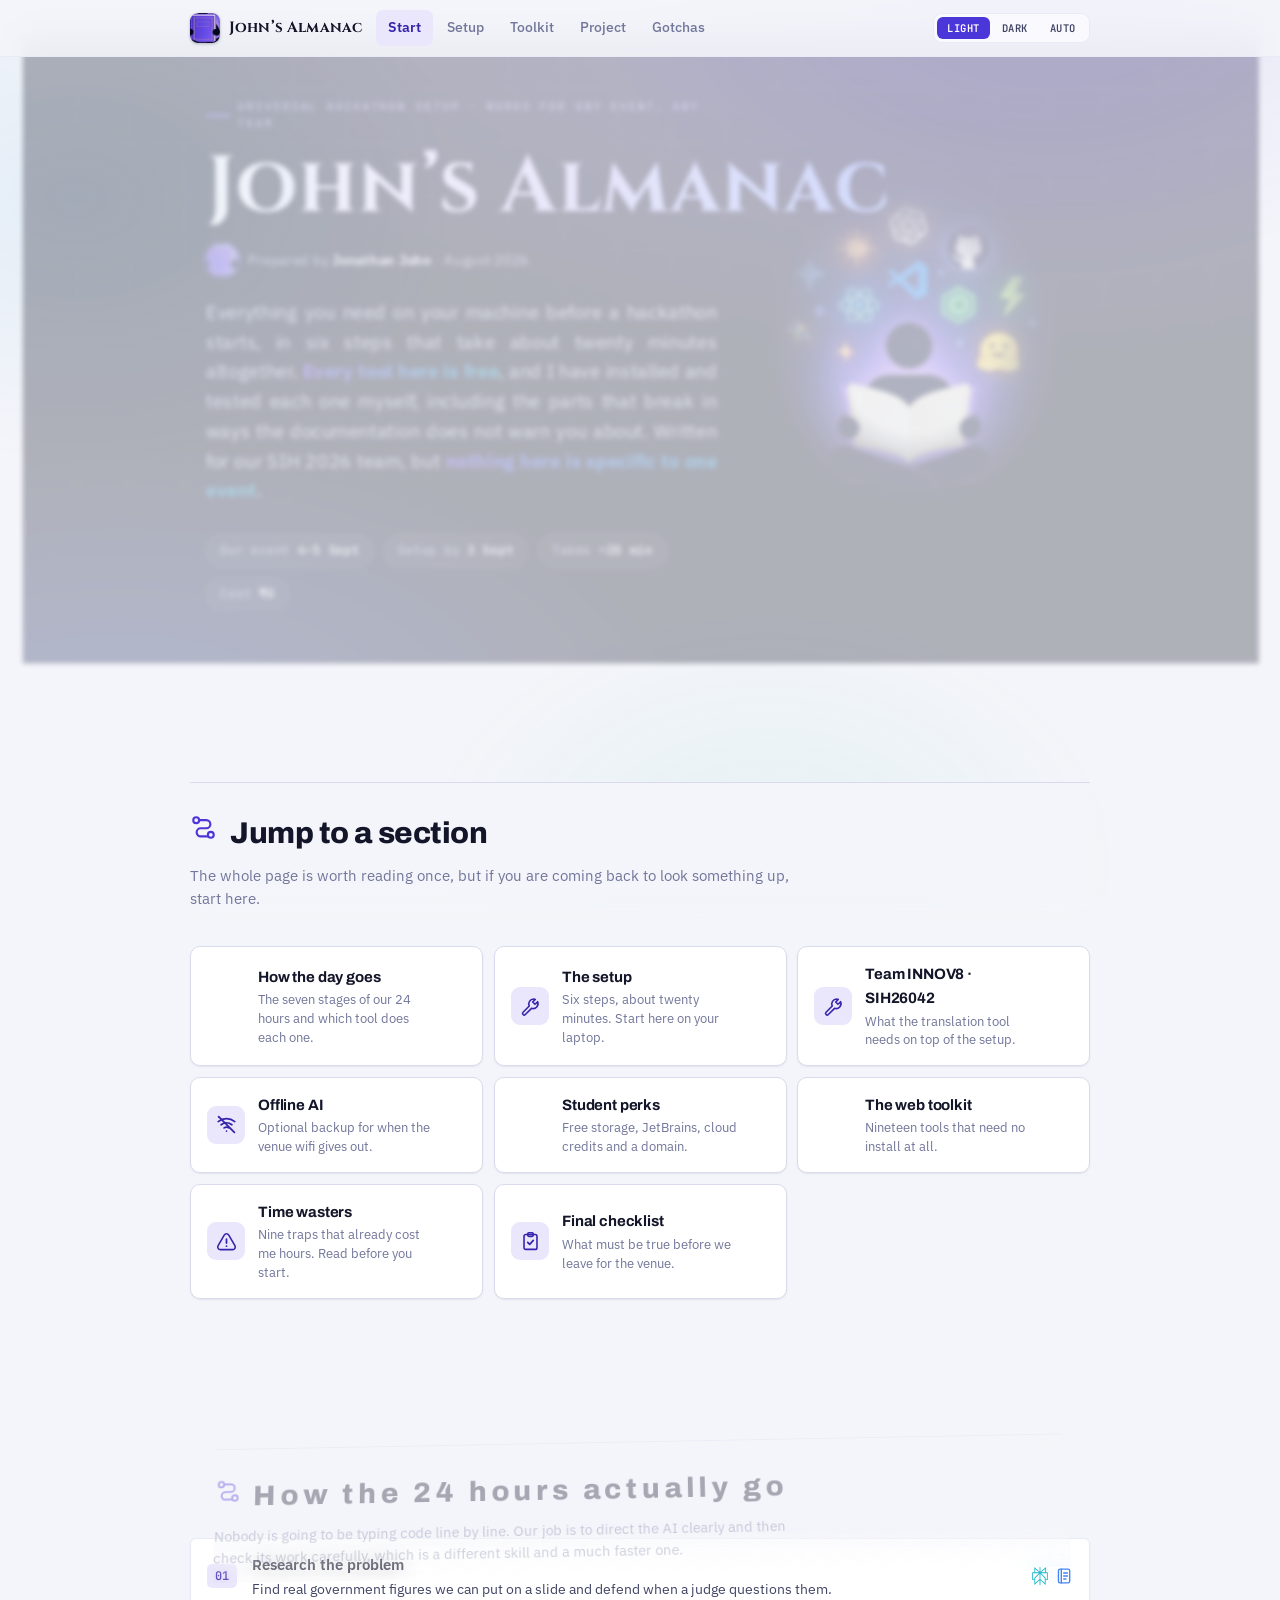
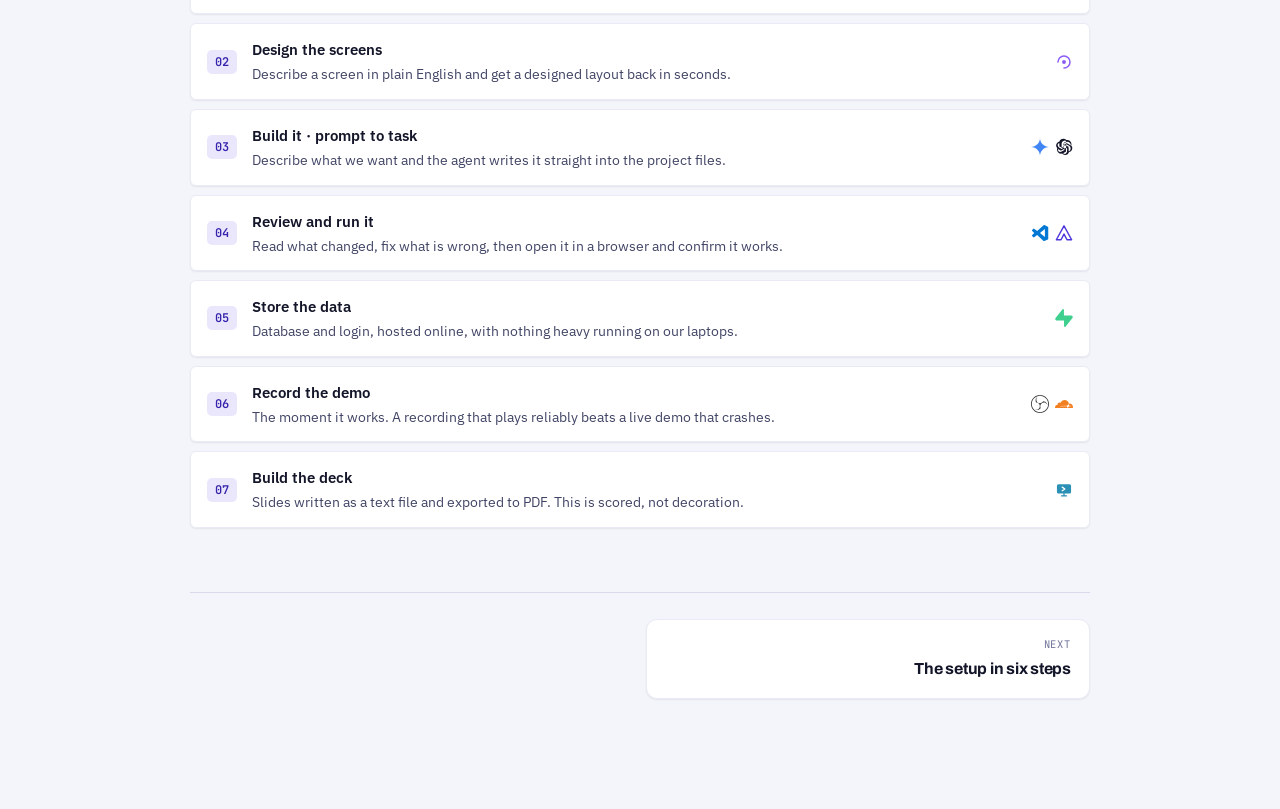
==== index.html @ 7b9ba0db "Set the name in Cinzel, matching the share cards The site title was Archivo while every share card s" ====
<!doctype html>
<html lang="en" data-theme="light">
<head>
<meta charset="utf-8">
<meta name="viewport" content="width=device-width, initial-scale=1">
<title>John’s Almanac</title>
<meta name="description" content="Universal hackathon setup. Everything you need on your machine before a hackathon starts.">
<meta name="author" content="Jonathan John">
<meta name="color-scheme" content="light dark">
<link rel="canonical" href="https://jonathanjohn95001.github.io/sih-team-kit/">
<meta property="og:type" content="website">
<meta property="og:site_name" content="John’s Almanac">
<meta property="og:url" content="https://jonathanjohn95001.github.io/sih-team-kit/">
<meta property="og:title" content="John’s Almanac">
<meta property="og:description" content="All you need for a hackathon. Six steps, about twenty minutes, every tool free.">
<meta property="og:image" content="https://jonathanjohn95001.github.io/sih-team-kit/assets/share.jpg">
<meta property="og:image:secure_url" content="https://jonathanjohn95001.github.io/sih-team-kit/assets/share.jpg">
<meta property="og:image:type" content="image/jpeg">
<meta property="og:image:width" content="1200">
<meta property="og:image:height" content="1200">
<meta property="og:image:alt" content="John’s Almanac, a universal hackathon setup guide">
<meta name="twitter:card" content="summary_large_image">
<meta name="twitter:title" content="John’s Almanac">
<meta name="twitter:description" content="All you need for a hackathon. Six steps, about twenty minutes, every tool free.">
<meta name="twitter:image" content="https://jonathanjohn95001.github.io/sih-team-kit/assets/share-wide.jpg">
<meta name="theme-color" content="#0F1124">
<link rel="icon" type="image/png" href="./assets/favicon.png">
<link rel="apple-touch-icon" href="./assets/logo.png">
<link rel="preconnect" href="https://fonts.googleapis.com">
<link rel="preconnect" href="https://fonts.gstatic.com" crossorigin>
<link rel="stylesheet" href="https://fonts.googleapis.com/css2?family=Archivo:wght@500;600;700;800&family=Cinzel:wght@600;700&family=IBM+Plex+Sans:ital,wght@0,400;0,500;0,600;1,400&family=JetBrains+Mono:wght@400;500;600&display=swap">
<link rel="stylesheet" href="./assets/almanac.css?v=e8e8d133">
<style>
  /* The masthead backdrop is 100vw, which counts the scrollbar, so
     without this the page scrolls sideways by the scrollbar width. */
  *,*::before,*::after { box-sizing:border-box; }
  html { -webkit-text-size-adjust:100%; overflow-x:clip; }
  body { margin:0; overflow-x:clip; }
  img { max-width:100%; }
</style>
<script>
/* Before first paint, so no flash of the wrong theme. */
(function () {
  var m; try { m = localStorage.getItem('almanac-theme'); } catch (e) {}
  if (m !== 'auto') document.documentElement.setAttribute('data-theme', m === 'dark' ? 'dark' : 'light');
})();
</script>
</head>
<body>

<svg width="0" height="0" style="position:absolute" aria-hidden="true"><defs>
  <symbol id="l-vscode" viewBox="0 0 24 24"><path d="M17.9 1.3 22.4 3.5a1 1 0 0 1 .6.9v15.2a1 1 0 0 1-.6.9l-4.5 2.2a1 1 0 0 1-1.1-.2l-8.6-7.8-4 3a.7.7 0 0 1-.9 0l-1.9-1.7a.7.7 0 0 1 0-1L4.3 12 1.4 9a.7.7 0 0 1 0-1l1.9-1.7a.7.7 0 0 1 .9 0l4 3 8.6-7.8a1 1 0 0 1 1.1-.2Zm.6 5.3L12 12l6.5 5.4V6.6Z" fill="#0078D4"/></symbol>
  <symbol id="l-gemini" viewBox="0 0 24 24"><path d="M11.04 19.32Q12 21.51 12 24q0-2.49.93-4.68.96-2.19 2.58-3.81t3.81-2.55Q21.51 12 24 12q-2.49 0-4.68-.93a12.3 12.3 0 0 1-3.81-2.58 12.3 12.3 0 0 1-2.58-3.81Q12 2.49 12 0q0 2.49-.96 4.68-.93 2.19-2.55 3.81a12.3 12.3 0 0 1-3.81 2.58Q2.49 12 0 12q2.49 0 4.68.96 2.19.93 3.81 2.55t2.55 3.81" fill="#4285F4"/></symbol>
  <symbol id="l-openai" viewBox="0 0 24 24"><path d="M21.6 9.9a5.4 5.4 0 0 0-.5-4.5 5.5 5.5 0 0 0-5.9-2.6A5.4 5.4 0 0 0 11.1.9a5.5 5.5 0 0 0-5.2 3.8A5.4 5.4 0 0 0 2.3 7.3a5.5 5.5 0 0 0 .7 6.4 5.4 5.4 0 0 0 .5 4.5 5.5 5.5 0 0 0 5.9 2.6 5.4 5.4 0 0 0 4.1 1.8 5.5 5.5 0 0 0 5.2-3.8 5.4 5.4 0 0 0 3.6-2.6 5.5 5.5 0 0 0-.7-6.3Zm-8.2 11.4a4 4 0 0 1-2.6-.9l3.5-2a.6.6 0 0 0 .3-.5v-4.9l1.5.9v4.1a4.1 4.1 0 0 1-2.7 3.3ZM4.6 17.5a4 4 0 0 1-.5-2.7l3.5 2a.6.6 0 0 0 .6 0l4.3-2.5v1.7l-3.6 2.1a4.1 4.1 0 0 1-4.3-.6ZM3.7 8.4a4 4 0 0 1 2.1-1.8v4.2a.6.6 0 0 0 .3.5l4.3 2.5-1.5.9-3.6-2.1a4.1 4.1 0 0 1-1.6-4.2Zm14.3 3.3-4.3-2.5 1.5-.9 3.6 2.1a4.1 4.1 0 0 1-.6 7.4v-4.2a.6.6 0 0 0-.2-.5ZM19.5 9l-3.5-2a.6.6 0 0 0-.6 0l-4.3 2.5V7.8l3.6-2.1a4.1 4.1 0 0 1 6.1 4.4A4 4 0 0 1 19.5 9ZM10.3 12.6l-1.5-.9V7.6a4.1 4.1 0 0 1 6.7-3.2l-3.5 2a.6.6 0 0 0-.3.5v5.7Zm.8-1.8L13 9.7l1.9 1.1v2.2L13 14.1l-1.9-1.1v-2.2Z" fill="var(--mono-mark)"/></symbol>
  <symbol id="l-supabase" viewBox="0 0 24 24"><path d="M11.9 1.036c-.015-.986-1.26-1.41-1.874-.637L.764 12.05C-.33 13.427.65 15.455 2.409 15.455h9.579l.113 7.51c.014.985 1.259 1.408 1.873.636l9.262-11.653c1.093-1.375.113-3.403-1.645-3.403h-9.642z" fill="#3FCF8E"/></symbol>
  <symbol id="l-obs" viewBox="0 0 24 24"><path d="M12,24C5.383,24,0,18.617,0,12S5.383,0,12,0s12,5.383,12,12S18.617,24,12,24z M12,1.109 C5.995,1.109,1.11,5.995,1.11,12C1.11,18.005,5.995,22.89,12,22.89S22.89,18.005,22.89,12C22.89,5.995,18.005,1.109,12,1.109z M6.182,5.99c0.352-1.698,1.503-3.229,3.05-3.996c-0.269,0.273-0.595,0.483-0.844,0.78c-1.02,1.1-1.48,2.692-1.199,4.156 c0.355,2.235,2.455,4.06,4.732,4.028c1.765,0.079,3.485-0.937,4.348-2.468c1.848,0.063,3.645,1.017,4.7,2.548 c0.54,0.799,0.962,1.736,0.991,2.711c-0.342-1.295-1.202-2.446-2.375-3.095c-1.135-0.639-2.529-0.802-3.772-0.425 c-1.56,0.448-2.849,1.723-3.293,3.293c-0.377,1.25-0.216,2.628,0.377,3.772c-0.825,1.429-2.315,2.449-3.932,2.756 c-1.244,0.261-2.551,0.059-3.709-0.464c1.036,0.302,2.161,0.355,3.191-0.011c1.381-0.457,2.522-1.567,3.024-2.935 c0.556-1.49,0.345-3.261-0.591-4.54c-0.7-1.007-1.803-1.717-3.002-1.969c-0.38-0.068-0.764-0.098-1.148-0.134 c-0.611-1.231-0.834-2.66-0.528-3.996L6.182,5.99z" fill="#302E31"/></symbol>
  <symbol id="l-antigravity" viewBox="0 0 24 24"><path d="M12 2.4 22.2 21H16l-4-7.6L8 21H1.8L12 2.4Z" fill="none" stroke="#4B36D9" stroke-width="1.9" stroke-linejoin="round"/></symbol>
  <symbol id="l-perplexity" viewBox="0 0 24 24"><path d="M22.3977 7.0896h-2.3106V.0676l-7.5094 6.3542V.1577h-1.1554v6.1966L4.4904 0v7.0896H1.6023v10.3976h2.8882V24l6.932-6.3591v6.2005h1.1554v-6.0469l6.9318 6.1807v-6.4879h2.8882V7.0896zm-3.4657-4.531v4.531h-5.355l5.355-4.531zm-13.2862.0676 4.8691 4.4634H5.6458V2.6262zM2.7576 16.332V8.245h7.8476l-6.1149 6.1147v1.9723H2.7576zm2.8882 5.0404v-3.8852h.0001v-2.6488l5.7763-5.7764v7.0111l-5.7764 5.2993zm12.7086.0248-5.7766-5.1509V9.0618l5.7766 5.7766v6.5588zm2.8882-5.0652h-1.733v-1.9723L13.3948 8.245h7.8478v8.087z" fill="#1FB8CD"/></symbol>
  <symbol id="l-cloudflare" viewBox="0 0 24 24"><path d="M16.5088 16.8447c.1475-.5068.0908-.9707-.1553-1.3154-.2246-.3164-.6045-.499-1.0615-.5205l-8.6592-.1123a.1559.1559 0 0 1-.1333-.0713c-.0283-.042-.0351-.0986-.021-.1553.0278-.084.1123-.1484.2036-.1562l8.7359-.1123c1.0351-.0489 2.1601-.8868 2.5537-1.9136l.499-1.3013c.0215-.0561.0293-.1128.0147-.168-.5625-2.5463-2.835-4.4453-5.5499-4.4453-2.5039 0-4.6284 1.6177-5.3876 3.8614-.4927-.3658-1.1187-.5625-1.794-.499-1.2026.119-2.1665 1.083-2.2861 2.2856-.0283.31-.0069.6128.0635.894C1.5683 13.171 0 14.7754 0 16.752c0 .1748.0142.3515.0352.5273.0141.083.0844.1475.1689.1475h15.9814c.0909 0 .1758-.0645.2032-.1553l.12-.4268zm2.7568-5.5634c-.0771 0-.1611 0-.2383.0112-.0566 0-.1054.0415-.127.0976l-.3378 1.1744c-.1475.5068-.0918.9707.1543 1.3164.2256.3164.6055.498 1.0625.5195l1.8437.1133c.0557 0 .1055.0263.1329.0703.0283.043.0351.1074.0214.1562-.0283.084-.1132.1485-.204.1553l-1.921.1123c-1.041.0488-2.1582.8867-2.5527 1.914l-.1406.3585c-.0283.0713.0215.1416.0986.1416h6.5977c.0771 0 .1474-.0489.169-.126.1122-.4082.1757-.837.1757-1.2803 0-2.6025-2.125-4.727-4.7344-4.727" fill="#F38020"/></symbol>
  <symbol id="l-slidev" viewBox="0 0 24 24"><rect x="2.6" y="4.4" width="18.8" height="12.4" rx="2" fill="#2B90B6"/><path d="M12 16.8v3M8.6 19.8h6.8" fill="none" stroke="#2B90B6" stroke-width="1.8" stroke-linecap="round"/><path d="M9.6 8.2 13.2 10.6 9.6 13" fill="none" stroke="#fff" stroke-width="1.7" stroke-linecap="round" stroke-linejoin="round"/></symbol>
  <symbol id="l-stitch" viewBox="0 0 24 24"><path d="M4 12c0-4.4 3.6-8 8-8s8 3.6 8 8-3.6 8-8 8" fill="none" stroke="#8B5CF6" stroke-width="2" stroke-linecap="round"/><circle cx="12" cy="12" r="2.6" fill="#8B5CF6"/></symbol>
  <symbol id="l-notebook" viewBox="0 0 24 24"><rect x="4.6" y="2.8" width="15" height="18.4" rx="2.2" fill="none" stroke="#4285F4" stroke-width="1.8"/><path d="M8.4 2.8v18.4M11.6 8h5M11.6 12h5M11.6 16h3" fill="none" stroke="#4285F4" stroke-width="1.8" stroke-linecap="round"/></symbol>
  <symbol id="s-route" viewBox="0 0 24 24"><circle cx="5.5" cy="5.5" r="2.6" fill="none" stroke="currentColor" stroke-width="1.9"/><circle cx="18.5" cy="18.5" r="2.6" fill="none" stroke="currentColor" stroke-width="1.9"/><path d="M8.1 5.5h6.4a3.6 3.6 0 0 1 0 7.2H9.5a3.6 3.6 0 0 0 0 7.2h6.4" fill="none" stroke="currentColor" stroke-width="1.9" stroke-linecap="round"/></symbol>
  <symbol id="s-wrench" viewBox="0 0 24 24"><path d="M15.6 3.4a5.6 5.6 0 0 0-5 8.1L3.5 18.6a1.8 1.8 0 0 0 2.6 2.6l7.1-7.1a5.6 5.6 0 0 0 6.9-7.6l-3 3-2.6-2.6 3-3a5.6 5.6 0 0 0-1.9-.5Z" fill="none" stroke="currentColor" stroke-width="1.8" stroke-linejoin="round"/></symbol>
  <symbol id="s-offline" viewBox="0 0 24 24"><path d="M2.5 8.6a15 15 0 0 1 19 0M5.8 12.3a10 10 0 0 1 12.4 0M9.2 15.9a5 5 0 0 1 5.6 0M12 19.6v.1" fill="none" stroke="currentColor" stroke-width="1.9" stroke-linecap="round"/><path d="m3 3 18 18" fill="none" stroke="currentColor" stroke-width="2.1" stroke-linecap="round"/></symbol>
  <symbol id="s-gift" viewBox="0 0 24 24"><rect x="3" y="9.4" width="18" height="11.6" rx="1.8" fill="none" stroke="currentColor" stroke-width="1.8"/><path d="M2 9.4h20M12 9.4v11.6" fill="none" stroke="currentColor" stroke-width="1.8"/><path d="M12 9.4C10.8 6 6.6 5.3 6.6 7.8c0 1.5 2.9 1.6 5.4 1.6Zm0 0c1.2-3.4 5.4-4.1 5.4-1.6 0 1.5-2.9 1.6-5.4 1.6Z" fill="none" stroke="currentColor" stroke-width="1.8" stroke-linejoin="round"/></symbol>
  <symbol id="s-globe" viewBox="0 0 24 24"><circle cx="12" cy="12" r="9.2" fill="none" stroke="currentColor" stroke-width="1.8"/><path d="M2.8 12h18.4M12 2.8c2.4 2.5 3.7 5.8 3.7 9.2s-1.3 6.7-3.7 9.2c-2.4-2.5-3.7-5.8-3.7-9.2S9.6 5.3 12 2.8Z" fill="none" stroke="currentColor" stroke-width="1.8"/></symbol>
  <symbol id="s-trap" viewBox="0 0 24 24"><path d="M9.4 4.6a3 3 0 0 1 5.2 0l7 12.2a3 3 0 0 1-2.6 4.5H5a3 3 0 0 1-2.6-4.5Z" fill="none" stroke="currentColor" stroke-width="1.8" stroke-linejoin="round"/><path d="M12 9.4v4.4M12 17.2v.1" fill="none" stroke="currentColor" stroke-width="2" stroke-linecap="round"/></symbol>
  <symbol id="s-clip" viewBox="0 0 24 24"><rect x="4.6" y="4" width="14.8" height="17" rx="2" fill="none" stroke="currentColor" stroke-width="1.8"/><rect x="8.8" y="1.9" width="6.4" height="4.2" rx="1.4" fill="none" stroke="currentColor" stroke-width="1.8"/><path d="m8.8 13 2.3 2.3 4.1-4.6" fill="none" stroke="currentColor" stroke-width="1.9" stroke-linecap="round" stroke-linejoin="round"/></symbol>
  <symbol id="s-arrow" viewBox="0 0 24 24"><path d="M5 12h13.5M13 6.5 18.5 12 13 17.5" fill="none" stroke="currentColor" stroke-width="2" stroke-linecap="round" stroke-linejoin="round"/></symbol>
</defs></svg>

<div class="topbar">
  <div class="topbar-in">
    <a class="mark" href="./"><img src="./assets/logo-64.png" alt="" width="30" height="30" decoding="async">John&rsquo;s Almanac</a>
    <nav class="nav">
      <a href="./" aria-current="page">Start</a>
      <a href="./setup.html">Setup</a>
      <a href="./toolkit.html">Toolkit</a>
      <a href="./project.html">Project</a>
      <a href="./gotchas.html">Gotchas</a>
    </nav>
    <div class="themer" role="group" aria-label="Colour theme">
      <button type="button" data-set="light" aria-pressed="true">Light</button>
      <button type="button" data-set="dark"  aria-pressed="false">Dark</button>
      <button type="button" data-set="auto"  aria-pressed="false">Auto</button>
    </div>
  </div>
</div>

<div class="wrap">
  <header class="masthead">
    <div class="mast-text">
    <p class="eyebrow">Universal hackathon setup · Works for any event, any team</p>
    <h1 data-text="John’s Almanac">John&rsquo;s&nbsp;Almanac</h1>
    <div class="byline">
      <img class="avatar" src="./assets/logo-64.png" alt="" width="34" height="34">
      <span class="byline-t">Prepared by <b>Jonathan John</b> · August 2026</span>
    </div>
    <p class="standfirst">Everything you need on your machine before a hackathon starts, in six steps that take about twenty minutes altogether. <span class="aur">Every tool here is free</span>, and I have installed and tested each one myself, including the parts that break in ways the documentation does not warn you about. Written for our SIH 2026 team, but <span class="aur">nothing here is specific to one event</span>.</p>
    <div class="facts">
      <span class="fact">Our event <b>4–5 Sept</b></span>
      <span class="fact">Setup by <b>3 Sept</b></span>
      <span class="fact">Takes <b>~20 min</b></span>
      <span class="fact">Cost <b>₹0</b></span>
    </div>
    </div>
    <img class="mast-art" src="./assets/masthead-art.jpg" alt=""
         width="679" height="843" loading="eager" decoding="async">
  </header>

  <div class="shead" id="top">
    <h2><svg class="sico"><use href="#s-route"/></svg> Jump to a section</h2>
    <p>The whole page is worth reading once, but if you are coming back to look something up, start here.</p>
  </div>

  <nav class="dash">
    <a class="tile" href="./#workflow">
      <span class="tile-ico"><svg><use href="#s-route"/></svg></span>
      <span class="tile-txt"><b>How the day goes</b><span>The seven stages of our 24 hours and which tool does each one.</span></span>
      <svg class="go"><use href="#s-arrow"/></svg>
    </a>
    <a class="tile" href="./setup.html#setup">
      <span class="tile-ico"><svg><use href="#s-wrench"/></svg></span>
      <span class="tile-txt"><b>The setup</b><span>Six steps, about twenty minutes. Start here on your laptop.</span></span>
      <svg class="go"><use href="#s-arrow"/></svg>
    </a>
    <a class="tile" href="./project.html#project">
      <span class="tile-ico"><svg><use href="#s-wrench"/></svg></span>
      <span class="tile-txt"><b>Team INNOV8 · SIH26042</b><span>What the translation tool needs on top of the setup.</span></span>
      <svg class="go"><use href="#s-arrow"/></svg>
    </a>
    <a class="tile" href="./setup.html#offline">
      <span class="tile-ico"><svg><use href="#s-offline"/></svg></span>
      <span class="tile-txt"><b>Offline AI</b><span>Optional backup for when the venue wifi gives out.</span></span>
      <svg class="go"><use href="#s-arrow"/></svg>
    </a>
    <a class="tile" href="./toolkit.html#perks">
      <span class="tile-ico"><svg><use href="#s-gift"/></svg></span>
      <span class="tile-txt"><b>Student perks</b><span>Free storage, JetBrains, cloud credits and a domain.</span></span>
      <svg class="go"><use href="#s-arrow"/></svg>
    </a>
    <a class="tile" href="./toolkit.html#webkit">
      <span class="tile-ico"><svg><use href="#s-globe"/></svg></span>
      <span class="tile-txt"><b>The web toolkit</b><span>Nineteen tools that need no install at all.</span></span>
      <svg class="go"><use href="#s-arrow"/></svg>
    </a>
    <a class="tile" href="./gotchas.html#gotchas">
      <span class="tile-ico"><svg><use href="#s-trap"/></svg></span>
      <span class="tile-txt"><b>Time wasters</b><span>Nine traps that already cost me hours. Read before you start.</span></span>
      <svg class="go"><use href="#s-arrow"/></svg>
    </a>
    <a class="tile" href="./gotchas.html#checklist">
      <span class="tile-ico"><svg><use href="#s-clip"/></svg></span>
      <span class="tile-txt"><b>Final checklist</b><span>What must be true before we leave for the venue.</span></span>
      <svg class="go"><use href="#s-arrow"/></svg>
    </a>
  </nav>



  <div class="shead" id="workflow">
    <h2><svg class="sico"><use href="#s-route"/></svg> How the 24 hours actually go</h2>
    <p>Nobody is going to be typing code line by line. Our job is to direct the AI clearly and then check its work carefully, which is a different skill and a much faster one.</p>
  </div>

  <div class="flow">
    <a class="fstep" href="./toolkit.html#webkit"><span class="fn">01</span><span class="fw"><b>Research the problem</b><span>Find real government figures we can put on a slide and defend when a judge questions them.</span></span><span class="ft"><svg class="logo logo-sm"><use href="#l-perplexity"/></svg><svg class="logo logo-sm"><use href="#l-notebook"/></svg></span></a>
    <a class="fstep" href="./toolkit.html#webkit"><span class="fn">02</span><span class="fw"><b>Design the screens</b><span>Describe a screen in plain English and get a designed layout back in seconds.</span></span><span class="ft"><svg class="logo logo-sm"><use href="#l-stitch"/></svg></span></a>
    <a class="fstep" href="./setup.html#setup"><span class="fn">03</span><span class="fw"><b>Build it · prompt to task</b><span>Describe what we want and the agent writes it straight into the project files.</span></span><span class="ft"><svg class="logo logo-sm"><use href="#l-gemini"/></svg><svg class="logo logo-sm"><use href="#l-openai"/></svg></span></a>
    <a class="fstep" href="./setup.html#setup"><span class="fn">04</span><span class="fw"><b>Review and run it</b><span>Read what changed, fix what is wrong, then open it in a browser and confirm it works.</span></span><span class="ft"><svg class="logo logo-sm"><use href="#l-vscode"/></svg><svg class="logo logo-sm"><use href="#l-antigravity"/></svg></span></a>
    <a class="fstep" href="./toolkit.html#webkit"><span class="fn">05</span><span class="fw"><b>Store the data</b><span>Database and login, hosted online, with nothing heavy running on our laptops.</span></span><span class="ft"><svg class="logo logo-sm"><use href="#l-supabase"/></svg></span></a>
    <a class="fstep" href="./project.html#project"><span class="fn">06</span><span class="fw"><b>Record the demo</b><span>The moment it works. A recording that plays reliably beats a live demo that crashes.</span></span><span class="ft"><svg class="logo logo-sm"><use href="#l-obs"/></svg><svg class="logo logo-sm"><use href="#l-cloudflare"/></svg></span></a>
    <a class="fstep" href="./toolkit.html#webkit"><span class="fn">07</span><span class="fw"><b>Build the deck</b><span>Slides written as a text file and exported to PDF. This is scored, not decoration.</span></span><span class="ft"><svg class="logo logo-sm"><use href="#l-slidev"/></svg></span></a>
  </div>


  <nav class="pager">
    <a class="pg pg-next" href="./setup.html"><span>Next</span><b>The setup in six steps</b></a>
  </nav>

</div>

<script>

/* Runs before first paint so the page never flashes the wrong theme.
   Default is light; "auto" (follow the OS) is opt-in via the toggle. */
(function () {
  var m;
  try { m = localStorage.getItem('almanac-theme'); } catch (e) {}
  if (m !== 'auto') document.documentElement.setAttribute('data-theme', m === 'dark' ? 'dark' : 'light');
})();

</script>
<script>

(function () {
  var root = document.documentElement;
  var btns = document.querySelectorAll('.themer button');
  function paint(mode) {
    if (mode === 'auto') root.removeAttribute('data-theme');
    else root.setAttribute('data-theme', mode);
    btns.forEach(function (b) { b.setAttribute('aria-pressed', String(b.dataset.set === mode)); });
  }
  btns.forEach(function (b) {
    b.addEventListener('click', function () {
      paint(b.dataset.set);
      /* only a real click is remembered, so the default stays light */
      try { localStorage.setItem('almanac-theme', b.dataset.set); } catch (e) {}
    });
  });
  var saved;
  try { saved = localStorage.getItem('almanac-theme'); } catch (e) {}
  paint(saved === 'auto' || saved === 'dark' ? saved : 'light');
})();

</script>
<script>

(function () {
  var reduce = matchMedia('(prefers-reduced-motion: reduce)').matches;
  var root = document.documentElement;

  /* Spotlight - one listener for the whole page, coalesced into a frame. */
  var pending = null;
  document.addEventListener('pointermove', function (e) {
    var card = e.target.closest && e.target.closest('.mini, .tile');
    if (!card) return;
    pending = [card, e];
    requestAnimationFrame(function () {
      if (!pending) return;
      var c = pending[0], ev = pending[1], r = c.getBoundingClientRect();
      var px = (ev.clientX - r.left) / r.width, py = (ev.clientY - r.top) / r.height;
      c.style.setProperty('--mx', (px * 100) + '%');
      c.style.setProperty('--my', (py * 100) + '%');
      if (!reduce) {
        /* +-5 degrees. Enough to read as depth, not enough to hurt the text. */
        c.style.setProperty('--ry', ((px - 0.5) * 10).toFixed(2) + 'deg');
        c.style.setProperty('--rx', ((0.5 - py) * 10).toFixed(2) + 'deg');
      }
      pending = null;
    });
  }, {passive: true});

  document.addEventListener('pointerout', function (e) {
    var card = e.target.closest && e.target.closest('.mini, .tile');
    if (!card || card.contains(e.relatedTarget)) return;
    card.style.setProperty('--rx', '0deg');
    card.style.setProperty('--ry', '0deg');
  }, {passive: true});

  /* Reveal - only ever hides things when we can also reveal them. */
  /* Same reasoning: no reveal-on-scroll on a phone. */
  if (reduce || innerWidth < 760 || !('IntersectionObserver' in window)) return;
  root.classList.add('js-reveal');
  var items = document.querySelectorAll('.mini, .stepcard, .dstep, .wrow');
  items.forEach(function (el) { el.classList.add('rv'); });
  var io = new IntersectionObserver(function (entries) {
    entries.forEach(function (en) {
      if (!en.isIntersecting) return;
      en.target.classList.add('in');
      io.unobserve(en.target);
    });
  }, {rootMargin: '0px 0px -8% 0px', threshold: 0.06});
  items.forEach(function (el) { io.observe(el); });

  /* Anything already on screen at load should not wait to fade in. */
  requestAnimationFrame(function () {
    items.forEach(function (el) {
      if (el.getBoundingClientRect().top < innerHeight) el.classList.add('in');
    });
  });
})();

</script>
<script>

/* Swap roles by dragging, or by tapping one name then another.
   Both exist because drag and drop does nothing on a touchscreen, and
   this page is read on phones as much as laptops. */
(function () {
  var table = document.getElementById('roles');
  if (!table) return;                       /* other pages share this bundle */

  var KEY = 'innov8-roles';
  var cells = [].slice.call(table.querySelectorAll('.who'));
  var start = cells.map(function (c) { return c.textContent; });
  var picked = null;

  function save() {
    try { localStorage.setItem(KEY, JSON.stringify(cells.map(function (c) { return c.textContent; }))); } catch (e) {}
  }
  function restore() {
    var v; try { v = JSON.parse(localStorage.getItem(KEY) || 'null'); } catch (e) {}
    if (Array.isArray(v) && v.length === cells.length &&
        v.slice().sort().join() === start.slice().sort().join()) {
      cells.forEach(function (c, i) { c.textContent = v[i]; });
    }
  }
  function swap(a, b) {
    if (!a || !b || a === b) return;
    var t = a.textContent; a.textContent = b.textContent; b.textContent = t;
    save();
  }
  function clearPick() {
    if (picked) picked.classList.remove('picked');
    picked = null;
  }

  cells.forEach(function (cell) {
    cell.addEventListener('click', function () {
      if (!picked) { picked = cell; cell.classList.add('picked'); return; }
      swap(picked, cell); clearPick();
    });

    cell.addEventListener('dragstart', function (e) {
      picked = cell; cell.classList.add('dragging');
      e.dataTransfer.effectAllowed = 'move';
      e.dataTransfer.setData('text/plain', cell.dataset.slot);
    });
    cell.addEventListener('dragend', function () {
      cell.classList.remove('dragging'); clearPick();
      cells.forEach(function (c) { c.classList.remove('over'); });
    });
    cell.addEventListener('dragover', function (e) {
      e.preventDefault(); e.dataTransfer.dropEffect = 'move'; cell.classList.add('over');
    });
    cell.addEventListener('dragleave', function () { cell.classList.remove('over'); });
    cell.addEventListener('drop', function (e) {
      e.preventDefault(); cell.classList.remove('over');
      swap(picked, cell); clearPick();
    });
  });

  document.getElementById('rolesReset').addEventListener('click', function () {
    cells.forEach(function (c, i) { c.textContent = start[i]; });
    clearPick(); save();
  });

  restore();
})();

</script>
</body>
</html>
---- assets/almanac.css ----
:root {
    --paper:#F4F5FA; --card:#FFFFFF; --raise:#FAFAFE;
    --ink:#131529; --ink-soft:#414565; --ink-faint:#71769A;
    --rule:#D9DBEC; --rule-soft:#E9EAF5;
    --accent:#4B36D9; --accent-ink:#3524AB; --accent-wash:#EAE6FC;
    --req:#C22C4C; --req-wash:#FBE9ED;
    --ok:#147F5C; --ok-wash:#E2F2EC;
    --term-bg:#111528; --term-ink:#DCDDF2; --term-pre:#9E8CFF;
    --mono-mark:#131529;
    --shadow-sm:0 1px 2px rgba(19,21,41,.07);
    --shadow:0 1px 2px rgba(19,21,41,.05), 0 12px 30px -16px rgba(19,21,41,.30);
    --f-display:'Archivo','Helvetica Neue',Arial,sans-serif;
    --f-body:'IBM Plex Sans',system-ui,-apple-system,'Segoe UI',sans-serif;
    --f-mono:'JetBrains Mono','IBM Plex Mono',ui-monospace,Consolas,monospace;
  }
  @media (prefers-color-scheme: dark) {
    :root:not([data-theme="light"]) {
      --paper:#0D0F1C; --card:#171A2E; --raise:#1D2138;
      --ink:#EDEEF8; --ink-soft:#B3B7D4; --ink-faint:#8085A8;
      --rule:#2A2E4A; --rule-soft:#20243B;
      --accent:#A594FF; --accent-ink:#C4B8FF; --accent-wash:#241F47;
      --req:#F0899F; --req-wash:#301A22;
      --ok:#5FC5A0; --ok-wash:#12291F;
      --term-bg:#080A18; --term-ink:#D6D8EE; --term-pre:#A594FF;
      --mono-mark:#EDEEF8;
      --shadow-sm:0 1px 2px rgba(0,0,0,.5);
      --shadow:0 1px 2px rgba(0,0,0,.5), 0 12px 30px -16px rgba(0,0,0,.8);
    }
  }
  :root[data-theme="dark"] {
    --paper:#0D0F1C; --card:#171A2E; --raise:#1D2138;
    --ink:#EDEEF8; --ink-soft:#B3B7D4; --ink-faint:#8085A8;
    --rule:#2A2E4A; --rule-soft:#20243B;
    --accent:#A594FF; --accent-ink:#C4B8FF; --accent-wash:#241F47;
    --req:#F0899F; --req-wash:#301A22;
    --ok:#5FC5A0; --ok-wash:#12291F;
    --term-bg:#080A18; --term-ink:#D6D8EE; --term-pre:#A594FF;
    --mono-mark:#EDEEF8;
    --shadow-sm:0 1px 2px rgba(0,0,0,.5);
    --shadow:0 1px 2px rgba(0,0,0,.5), 0 12px 30px -16px rgba(0,0,0,.8);
  }

  * { box-sizing:border-box; }
  html { scroll-behavior:smooth; scroll-padding-top:92px; overflow-x:clip; }
  @media (prefers-reduced-motion:reduce){ html{scroll-behavior:auto} *{transition:none!important} }

  body { margin:0; background:var(--paper); color:var(--ink); font-family:var(--f-body);
         font-size:16px; line-height:1.62; -webkit-font-smoothing:antialiased; }
  .wrap { max-width:940px; margin:0 auto; padding:0 20px 110px; }

  .logo { width:24px; height:24px; flex:0 0 auto; display:block; }
  .logo-sm { width:18px; height:18px; }
  .logo-lg { width:30px; height:30px; }
  /* card headers use a neutral outline mark so they never duplicate the
     brand logo of the first item inside the card */
  .hico { width:20px; height:20px; flex:0 0 auto; color:var(--accent); }

  /* progress */
  .topbar { position:sticky; top:0; z-index:40; background:color-mix(in srgb,var(--paper) 86%,transparent);
            backdrop-filter:blur(10px); border-bottom:1px solid var(--rule); }
  .topbar-in { max-width:940px; margin:0 auto; padding:11px 20px; display:flex; align-items:center; gap:14px; }
  .track { flex:1; height:7px; background:var(--rule-soft); border-radius:99px; overflow:hidden; }
  .bar { height:100%; width:0%; background:var(--accent); border-radius:99px; transition:width .35s ease; }
  .pct { font-family:var(--f-mono); font-size:12.5px; color:var(--ink-soft);
         font-variant-numeric:tabular-nums; white-space:nowrap; font-weight:500; }
  .reset { font-family:var(--f-mono); font-size:11px; color:var(--ink-faint); background:none;
           border:1px solid var(--rule); border-radius:4px; padding:3px 8px; cursor:pointer; }
  .reset:hover { color:var(--ink); border-color:var(--ink-faint); }


  /* theme toggle, sits in the masthead corner */
  .themer { position:absolute; top:20px; right:0; display:flex; gap:2px; padding:3px;
            border-radius:9px; background:rgba(255,255,255,.09);
            border:1px solid rgba(255,255,255,.16); z-index:2; }
  .themer button { appearance:none; border:0; cursor:pointer; background:transparent;
                   font-family:var(--f-mono); font-size:10.5px; letter-spacing:.06em;
                   text-transform:uppercase; color:rgba(237,238,248,.62);
                   padding:5px 11px; border-radius:6px; line-height:1;
                   transition:background .15s, color .15s; }
  .themer button:hover { color:#EDEEF8; }
  .themer button[aria-pressed="true"] { background:#EDEEF8; color:#131529; font-weight:600; }
  @media (max-width:640px) { .themer { position:static; margin:0 0 22px; width:max-content; } }

  /* masthead */
  .masthead {
    position:relative; padding:66px 0 54px; margin-bottom:40px; color:#EDEEF8;
    isolation:isolate;
  }
  .masthead::before {
    content:''; position:absolute; z-index:-1; inset:0;
    left:50%; width:100vw; transform:translateX(-50%);
    background:
      radial-gradient(90rem 40rem at 78% -10%, #2C1F6B 0%, transparent 62%),
      radial-gradient(60rem 30rem at 8% 110%, #1B2A6B 0%, transparent 60%),
      #0F1124;
  }
  /* Aurora, after Aceternity's masthead treatment. A slow second layer
     over the static gradient - 34s, so it reads as depth, not motion. */
  .masthead::before { animation:aurora 34s ease-in-out infinite alternate; }
  @keyframes aurora {
    0%   { filter:hue-rotate(0deg)   saturate(1);    transform:translateX(-50%) scale(1); }
    50%  { filter:hue-rotate(-14deg) saturate(1.18); transform:translateX(-50%) scale(1.06); }
    100% { filter:hue-rotate(10deg)  saturate(1.05); transform:translateX(-50%) scale(1.02); }
  }
  /* The title carries three motions at once: colour travelling through
     the letters, a specular band sweeping across them, and a slow
     breath in the glow. Each is unhurried on its own, so the three
     together still read as calm. */
  .masthead h1 {
    position:relative; display:inline-block;
    background-image:linear-gradient(100deg,
      #FFFFFF 0%, #D6CDFF 16%, #8FA6FF 32%, #6FE7D0 48%,
      #8FA6FF 64%, #D6CDFF 82%, #FFFFFF 100%);
    background-size:300% 100%;
    -webkit-background-clip:text; background-clip:text; color:transparent;
    animation:settle .8s cubic-bezier(.2,.7,.3,1) both,
              sheen 13s linear .8s infinite,
              breathe 7s ease-in-out .8s infinite alternate;
  }
  @keyframes sheen { from { background-position:0% 50% } to { background-position:300% 50% } }
  @keyframes breathe {
    from { filter:drop-shadow(0 0 0 rgba(150,170,255,0)); }
    to   { filter:drop-shadow(0 3px 22px rgba(140,160,255,.45)); }
  }

  /* The glint. A narrow band of light crossing the glyphs, clipped to
     the text so it lights the letters rather than the box behind. */
  .masthead h1::after {
    content:attr(data-text); position:absolute; left:0; top:0; pointer-events:none;
    background-image:linear-gradient(105deg,
      transparent 40%, rgba(255,255,255,.95) 50%, transparent 60%);
    background-size:300% 100%; background-repeat:no-repeat;
    -webkit-background-clip:text; background-clip:text; color:transparent;
    animation:glint 6.5s ease-in-out 1.4s infinite;
  }
  @keyframes glint {
    0%       { background-position:170% 50%; opacity:0 }
    10%      { opacity:1 }
    45%,100% { background-position:-70% 50%; opacity:0 }
  }

  /* The masthead settles in on load instead of simply being there. */
  .masthead .eyebrow, .masthead .byline, .masthead .standfirst, .masthead .facts {
    animation:settle .75s cubic-bezier(.2,.7,.3,1) both; }
  .masthead .eyebrow    { animation-delay:.02s }
  .masthead .byline     { animation-delay:.16s }
  .masthead .standfirst { animation-delay:.22s }
  .masthead .facts      { animation-delay:.3s }
  @keyframes settle { from { opacity:0; transform:translateY(14px) } }

  /* Spotlight: the card lights up under the cursor. Coordinates come from
     one delegated listener, written into --mx/--my. */
  .mini, .tile { position:relative; }
  .mini::before, .tile::before {
    content:''; position:absolute; inset:0; border-radius:inherit; pointer-events:none;
    opacity:0; transition:opacity .35s ease; z-index:0;
    background:radial-gradient(16rem 16rem at var(--mx,50%) var(--my,50%),
               color-mix(in srgb, var(--accent) 13%, transparent) 0%, transparent 62%); }
  .mini:hover::before, .tile:hover::before { opacity:1; }
  .mini > *, .tile > * { position:relative; z-index:1; }
  .mini, .tile { transition:transform .3s cubic-bezier(.2,.7,.3,1), box-shadow .3s ease, border-color .3s ease; }

  /* ============ Scroll-scrubbed motion ===============================
     The Apple and car-configurator feel comes from tying motion to
     scroll POSITION rather than firing it once on entry, so the page
     responds continuously as you move and reverses when you scroll
     back. animation-timeline does this natively, with no library.

     Everything here sits behind @supports, so browsers without it keep
     the IntersectionObserver reveal and lose nothing. ---------------- */
  @supports (animation-timeline: view()) {

    /* The observer reveal would fight the scrubbed version, so stand it
       down where the scrubbed one runs. */
    html.js-reveal .rv { opacity:1; transform:none; transition:none; }

    .grid, .dash, .steps, .dflow { perspective:1500px; }

    /* Cards rise, scale and unrotate as they travel up the viewport. */
    .mini, .stepcard, .dstep, .wrow {
      animation:arrive linear both;
      animation-timeline:view();
      animation-range:entry 0% entry 78%;
    }
    @keyframes arrive {
      from { opacity:0; transform:translateY(52px) scale(.93) rotateX(9deg); }
      to   { opacity:1; transform:none; }
    }

    /* Section titles track in, letter-spacing closing as they settle. */
    .shead h2 {
      animation:trackin linear both;
      animation-timeline:view();
      animation-range:entry 0% entry 72%;
    }
    @keyframes trackin {
      from { opacity:0; letter-spacing:.16em; transform:translateY(22px); }
      to   { opacity:1; letter-spacing:-.015em; transform:none; }
    }

    /* The hero recedes as you leave it, the way a product page hands
       the screen over to the next section. */
    .masthead {
      animation:recede linear both;
      animation-timeline:view();
      animation-range:exit 0% exit 100%;
    }
    @keyframes recede {
      from { opacity:1; transform:none; filter:blur(0); }
      to   { opacity:.3; transform:translateY(-34px) scale(.965); filter:blur(3px); }
    }

    /* Emblems settle last, a beat behind their card. */
    .lrow .logo {
      animation:strike linear both;
      animation-timeline:view();
      animation-range:entry 5% entry 85%;
    }
    @keyframes strike {
      from { opacity:0; transform:scale(.5) rotate(-24deg); }
      to   { opacity:1; transform:none; }
    }

    /* The aurora field drifts against the scroll, for parallax depth. */
    body::before {
      animation:field 40s ease-in-out infinite alternate, parallax linear both;
      animation-timeline:auto, scroll();
    }
    @keyframes parallax { to { transform:translate3d(0, -9%, 0) scale(1.2); } }

    /* ---- Product-page panels -----------------------------------
       Three moves lifted from phone and car launch pages.

       One: the slab. A block enters slightly rotated and off-axis,
       then straightens as it reaches reading position, so it feels
       like it is being set down rather than sliding in flat. */
    .grid.grid-2, .steps, .stk-wrap {
      animation:slab linear both;
      animation-timeline:view();
      animation-range:entry 0% entry 92%;
      transform-origin:50% 100%;
    }
    @keyframes slab {
      from { opacity:.35; transform:perspective(1600px) rotateX(11deg) rotateZ(-1.1deg)
                                    translateY(64px) scale(.94); }
      to   { opacity:1;   transform:perspective(1600px) rotateX(0) rotateZ(0)
                                    translateY(0) scale(1); }
    }

    /* Two: the pin. Section headings hold at the top while their cards
       travel past, the way a product page keeps the claim on screen
       while the evidence scrolls under it. */
    .shead {
      position:sticky; top:74px; z-index:3;
      background:linear-gradient(var(--paper) 72%, transparent);
      backdrop-filter:blur(10px); -webkit-backdrop-filter:blur(10px);
      padding-bottom:14px;
    }
    /* Released once its own section is done, so headings never stack. */
    .shead { animation:slab linear both, unpin linear both;
             animation-timeline:view(), view();
             animation-range:entry 0% entry 92%, exit 0% exit 100%; }
    @keyframes unpin { to { opacity:0; transform:translateY(-18px) scale(.97); } }

    /* Phones get none of the pinning. A sticky heading costs real
       estate a small screen cannot spare, and the unpin fade can leave
       the last section on a page faded out, which is how the offline AI
       heading vanished on mobile. Reveal still runs, nothing else. */
    /* Phones get no scroll-linked motion at all. Content that moves as
       you scroll fights the scroll on a touchscreen, where the finger is
       already doing the moving, and it costs frames on the hardware most
       likely to be reading this. Ambient motion stays; anything tied to
       scroll position goes. */
    @media (max-width:760px) {
      .shead { position:static; backdrop-filter:none; -webkit-backdrop-filter:none;
               background:none; }
      .shead, .shead h2, .masthead,
      .mini, .stepcard, .dstep, .wrow,
      .grid.grid-2, .steps, .stk-wrap,
      .stk tbody tr, .lrow .logo {
        animation:none !important;
        opacity:1 !important;
        transform:none !important;
        translate:none !important;
        filter:none !important;
        letter-spacing:normal;
      }
      /* the field keeps drifting, it just stops tracking the scroll */
      body::before { animation:field 40s ease-in-out infinite alternate;
                     animation-timeline:auto; }
    }

    /* Three: depth on the emblem as its row passes, so the medallion
       and the words it belongs to travel at different rates. */
    .lrow .logo { animation:strike linear both, lift linear both;
                  animation-timeline:view(), view();
                  animation-range:entry 5% entry 85%, entry 0% cover 100%; }
    @keyframes lift { from { translate:0 9px } to { translate:0 -9px } }

    /* The stack table fills in row by row as it passes. */
    .stk tbody tr {
      animation:rowin linear both;
      animation-timeline:view();
      animation-range:entry 0% entry 65%;
    }
    @keyframes rowin {
      from { opacity:0; transform:translateX(-14px); }
      to   { opacity:1; transform:none; }
    }
  }

  /* Motion off means motion off, including the scrubbed kind. */
  @media (prefers-reduced-motion:reduce) {
    @supports (animation-timeline: view()) {
      .mini, .stepcard, .dstep, .wrow, .shead h2, .masthead, .shead,
      .grid.grid-2, .steps, .stk-wrap, .lrow .logo, .stk tbody tr, body::before {
        animation:none; opacity:1; transform:none; filter:none;
        letter-spacing:normal; translate:none;
      }
      .shead { position:static; backdrop-filter:none; }
    }
  }

  /* ---- Aurora text ------------------------------------------------
     A colour cycling through the words, from the project's landing
     screen. Used sparingly: if every line glows, none of them reads as
     important. Reserved for the claims that actually carry the page. */
  .aur {
    background-image:linear-gradient(100deg,
      var(--aur-1) 0%, var(--aur-2) 26%, var(--aur-3) 52%, var(--aur-2) 74%, var(--aur-1) 100%);
    background-size:280% 100%;
    -webkit-background-clip:text; background-clip:text;
    color:transparent; font-weight:700;
    animation:aurtext 11s linear infinite;
  }
  @keyframes aurtext { from { background-position:0% 50% } to { background-position:280% 50% } }
  :root { --aur-1:#5B3FD6; --aur-2:#1878C4; --aur-3:#0F9E77; }
  @media (prefers-color-scheme: dark) { :root:not([data-theme="light"]) {
    --aur-1:#C0B4FF; --aur-2:#7FC4FF; --aur-3:#68E6C4; } }
  :root[data-theme="dark"] { --aur-1:#C0B4FF; --aur-2:#7FC4FF; --aur-3:#68E6C4; }
  /* Selecting the text has to reveal it - transparent glyphs are
     invisible against a selection highlight otherwise. */
  .aur::selection { -webkit-text-fill-color:var(--ink); color:var(--ink); }
  @media (prefers-reduced-motion:reduce) {
    .aur { animation:none; background-position:14% 50%; }
  }

  /* ============ Emblems + ambient depth ==============================
     Borrowed from the project's own landing screen: an aurora field
     behind the page, glass cards over it, and every logo struck as a
     medallion rather than dropped in loose. ------------------------- */

  /* Aurora field. Fixed, so it does not scroll with the content, and
     pitched low enough in light mode to stay a suggestion. */
  body::before {
    content:''; position:fixed; inset:0; z-index:-2; pointer-events:none;
    background:
      radial-gradient(48rem 34rem at 82% -6%,  color-mix(in srgb, var(--accent) 20%, transparent) 0%, transparent 62%),
      radial-gradient(40rem 28rem at 6% 22%,   color-mix(in srgb, #2E9BD6 16%, transparent) 0%, transparent 60%),
      radial-gradient(36rem 26rem at 60% 96%,  color-mix(in srgb, #12B886 13%, transparent) 0%, transparent 62%);
    opacity:.5; animation:field 40s ease-in-out infinite alternate;
  }
  @keyframes field {
    0%   { transform:scale(1)    translate3d(0,0,0); }
    100% { transform:scale(1.12) translate3d(-1.5%, 1.5%, 0); }
  }
  :root[data-theme="dark"] body::before { opacity:.62; }

  /* Glass, so the field reads through the cards. */
  .mini, .stepcard, .note {
    background:color-mix(in srgb, var(--card) 86%, transparent);
    backdrop-filter:blur(14px) saturate(1.25);
    -webkit-backdrop-filter:blur(14px) saturate(1.25);
  }

  /* ---- Emblems ---------------------------------------------------- */
  .lrow .logo {
    width:36px; height:36px; padding:8px; border-radius:50%;
    background:
      linear-gradient(160deg, color-mix(in srgb, var(--card) 96%, transparent),
                              color-mix(in srgb, var(--raise) 92%, transparent));
    border:1px solid var(--rule-soft);
    box-shadow:0 1px 2px rgba(19,21,41,.07),
               0 6px 14px -8px rgba(19,21,41,.22),
               inset 0 1px 0 rgba(255,255,255,.7);
    transition:transform .25s cubic-bezier(.2,.7,.3,1), box-shadow .25s ease;
  }
  :root[data-theme="dark"] .lrow .logo { box-shadow:0 1px 2px rgba(0,0,0,.5),
               0 6px 16px -8px rgba(0,0,0,.6), inset 0 1px 0 rgba(255,255,255,.07); }
  .lrow:hover .logo { transform:translateZ(22px) scale(1.07);
                      box-shadow:0 3px 6px rgba(19,21,41,.10), 0 12px 24px -10px rgba(19,21,41,.3); }

  /* Header marks get the same medallion, struck in the accent. */
  .mini h4 .hico {
    width:34px; height:34px; padding:7px; border-radius:50%;
    background:linear-gradient(160deg, var(--accent-wash),
               color-mix(in srgb, var(--accent-wash) 55%, transparent));
    border:1px solid color-mix(in srgb, var(--accent) 22%, transparent);
    box-shadow:inset 0 1px 0 rgba(255,255,255,.6);
    transform:translateZ(30px);
  }

  .stk .logo { width:30px; height:30px; padding:6px; border-radius:50%;
               box-shadow:inset 0 1px 0 rgba(255,255,255,.6); }
  .stk td.ic { width:30px; }

  @media (prefers-reduced-motion:reduce) {
    body::before { animation:none; }
    .lrow:hover .logo { transform:none; }
  }

  /* 3D tilt, after Aceternity's card effect. Spline would need a CDN
     script the artifact CSP blocks, so this is perspective done in CSS:
     the same sense of depth, nothing to download. */
  .grid, .dash { perspective:1400px; }
  .mini, .tile { transform-style:preserve-3d;
                 transform:perspective(1400px) rotateX(var(--rx,0deg)) rotateY(var(--ry,0deg)) translateZ(0); }
  .mini:hover, .tile:hover { will-change:transform; }
  .mini h4, .tile-txt b { transform:translateZ(26px); }
  .mini .chip, .tile .chip { transform:translateZ(34px); }
  .mini .logo, .mini .hico { transform:translateZ(16px); }
  /* The lift is folded into the tilt transform, so it cannot fight it. */
  .mini:hover { box-shadow:var(--shadow); border-color:var(--rule); }

  /* Reveal on scroll. The hidden state is applied by script, so with no
     JavaScript every card simply stays visible. */
  html.js-reveal .rv { opacity:0; transform:translateY(16px);
                       transition:opacity .6s cubic-bezier(.2,.7,.3,1), transform .6s cubic-bezier(.2,.7,.3,1); }
  html.js-reveal .rv.in { opacity:1; transform:none; }

  @media (prefers-reduced-motion:reduce) {
    .masthead::before { animation:none; }
    .masthead h1, .masthead .eyebrow, .masthead .byline,
    .masthead .standfirst, .masthead .facts { animation:none; opacity:1; transform:none; }
    .masthead h1 { background-position:18% 50%; filter:none; }
    .masthead h1::after { display:none; }
    .mini, .tile { transform:none !important; }
    .mini h4, .tile-txt b, .mini .chip, .tile .chip, .mini .logo, .mini .hico { transform:none; }
    html.js-reveal .rv { opacity:1; transform:none; transition:none; }
  }
  .masthead::after {
    content:''; position:absolute; z-index:-1; inset:0;
    left:50%; width:100vw; transform:translateX(-50%);
    background-image:
      linear-gradient(rgba(255,255,255,.045) 1px, transparent 1px),
      linear-gradient(90deg, rgba(255,255,255,.045) 1px, transparent 1px);
    background-size:56px 56px;
    -webkit-mask-image:linear-gradient(180deg,#000 0%,transparent 88%);
    mask-image:linear-gradient(180deg,#000 0%,transparent 88%);
  }
  .eyebrow {
    font-family:var(--f-mono); font-size:11px; letter-spacing:.2em; text-transform:uppercase;
    color:#B9AEFF; margin:0 0 18px; display:inline-flex; align-items:center; gap:9px;
  }
  .eyebrow::before {
    content:''; width:26px; height:2px; background:#7C6BFF; border-radius:2px;
  }
  h1 {
    font-family:var(--f-display); font-weight:800;
    font-size:clamp(42px,8.5vw,82px); line-height:.94;
    letter-spacing:-.038em; margin:0 0 20px; text-wrap:balance; color:#fff;
  }
  .byline { display:flex; align-items:center; gap:10px; margin:0 0 22px; }
  .avatar { width:34px; height:34px; border-radius:99px; background:var(--accent); color:#fff;
            font-family:var(--f-display); font-weight:700; font-size:14px; display:grid; place-items:center; }
  .byline-t { font-size:14.5px; color:#A9AECF; }
  .byline-t b { color:#fff; font-weight:600; }
  .avatar { box-shadow:0 0 0 3px rgba(124,107,255,.22); }
  .standfirst { font-size:19.5px; line-height:1.58; color:#C3C8E4; max-width:60ch; margin:0 0 30px;
                text-align:justify; text-justify:inter-word; hyphens:auto; }
  .facts { display:flex; flex-wrap:wrap; gap:10px; }
  .fact {
    font-family:var(--f-mono); font-size:12.5px; color:#B6BBD9;
    background:rgba(255,255,255,.055); border:1px solid rgba(255,255,255,.14);
    border-radius:99px; padding:6px 14px; backdrop-filter:blur(4px);
  }
  .fact b { color:#fff; font-weight:600; }

  .alert { display:flex; gap:14px; padding:17px 19px; background:var(--req-wash);
           border-left:3px solid var(--req); border-radius:4px; margin:0 0 40px; }
  .alert-tag { font-family:var(--f-mono); font-size:10.5px; letter-spacing:.13em; text-transform:uppercase;
               color:var(--req); white-space:nowrap; padding-top:4px; font-weight:600; }
  .alert p { margin:0; font-size:15px; }
  .alert p + p { margin-top:8px; }

  .shead { margin:74px 0 22px; scroll-margin-top:92px; }
  .shead { padding-top:26px; border-top:1px solid var(--rule); }
  .shead h2 { font-family:var(--f-display); font-weight:800; font-size:30px; letter-spacing:-.025em;
              margin:0 0 6px; display:flex; align-items:center; gap:13px; }
  .shead h2 .sico { width:27px; height:27px; flex:0 0 auto; color:var(--accent); }
  .shead p { margin:0; font-size:14.5px; color:var(--ink-faint); max-width:70ch; }

  /* ══ dashboard ══ */
  .dash { display:grid; gap:11px; margin:0 0 8px; }
  @media (min-width:640px){ .dash { grid-template-columns:1fr 1fr; } }
  @media (min-width:900px){ .dash { grid-template-columns:1fr 1fr 1fr; } }
  .tile { display:grid; grid-template-columns:38px 1fr 16px; gap:13px; align-items:center;
          background:var(--card); border:1px solid var(--rule); border-radius:10px;
          padding:15px 16px; text-decoration:none; color:inherit; box-shadow:var(--shadow-sm);
          transition:border-color .18s, transform .18s, box-shadow .18s; }
  .tile:hover { border-color:var(--accent); transform:translateY(-2px);
                box-shadow:var(--shadow); color:inherit; }
  .tile:focus-visible { outline:2px solid var(--accent); outline-offset:2px; }
  .tile .tile-ico { width:38px; height:38px; border-radius:9px; background:var(--accent-wash);
                    color:var(--accent-ink); display:grid; place-items:center; flex:0 0 auto; }
  .tile .tile-ico svg { width:21px; height:21px; }
  .tile b { display:block; font-family:var(--f-display); font-weight:700; font-size:15px;
            letter-spacing:-.01em; margin-bottom:2px; color:var(--ink); }
  .tile .tile-txt { display:block; min-width:0; }
  .tile .tile-txt span { display:block; font-size:13px; color:var(--ink-faint); line-height:1.45; }
  .tile .go { color:var(--ink-faint); width:16px; height:16px; transition:transform .18s, color .18s; }
  .tile:hover .go { color:var(--accent); transform:translateX(3px); }
  .tile-count { font-family:var(--f-mono); font-size:11px; color:var(--accent-ink);
                background:var(--accent-wash); border-radius:99px; padding:2px 7px; }

  /* workflow */
  .flow { display:grid; gap:9px; }
  .fstep { display:grid; grid-template-columns:30px 1fr auto; gap:15px; align-items:center;
           background:var(--card); border:1px solid var(--rule-soft); border-radius:6px;
           padding:13px 16px; box-shadow:var(--shadow-sm); }
  .fn { font-family:var(--f-mono); font-size:12px; font-weight:600; color:var(--accent-ink);
        background:var(--accent-wash); border-radius:5px; text-align:center; padding:3px 0; line-height:1.5; }
  .fw b { font-weight:600; font-size:15px; }
  .fw span { display:block; color:var(--ink-soft); font-size:14px; }
  .ft { display:flex; align-items:center; gap:6px; }

  /* steps */
  .step { background:var(--card); border:1px solid var(--rule); border-radius:10px; margin-bottom:16px;
          box-shadow:var(--shadow); overflow:hidden; transition:border-color .2s; }
  .step[data-done="1"] { border-color:var(--ok); }
  .step[data-done="1"] .step-num { background:var(--ok); }
  .step-head { display:grid; grid-template-columns:42px 1fr auto; gap:15px; align-items:center;
               padding:17px 20px; cursor:pointer; user-select:none; background:none; border:0; width:100%;
               text-align:left; font-family:inherit; color:inherit; }
  .step-head:hover { background:var(--raise); }
  .step-head:focus-visible { outline:2px solid var(--accent); outline-offset:-3px; }
  .step-num { width:44px; height:44px; border-radius:12px; background:var(--accent-wash);
              color:var(--accent-ink); border:1.5px solid var(--accent);
              font-family:var(--f-display); font-weight:800; font-size:19px; display:grid; place-items:center;
              transition:background .25s, color .25s, border-color .25s; }
  .step[data-done="1"] .step-num { background:var(--ok); color:#fff; border-color:var(--ok); }
  .step-title { display:block; font-family:var(--f-display); font-weight:700; font-size:19px;
                 letter-spacing:-.015em; }
  .step-sub { display:block; font-size:14px; color:var(--ink-faint); margin-top:2px; line-height:1.55; }
  .step-meta { display:flex; align-items:center; gap:11px; }
  .time { font-family:var(--f-mono); font-size:11.5px; color:var(--ink-faint); white-space:nowrap; }
  .chev { color:var(--ink-faint); transition:transform .25s; font-size:12px; }
  .step[open-state="1"] .chev { transform:rotate(90deg); }
  .step-body { padding:0 20px 20px; border-top:1px solid var(--rule-soft); }
  .step-body.hide { display:none; }
  .step-body > p { font-size:16.5px; line-height:1.7; color:var(--ink-soft); margin:16px 0; max-width:68ch;
                   text-align:justify; text-justify:inter-word; hyphens:auto; }
  .step-body > p:first-child { margin-top:18px; }

  /* how-to: opening PowerShell */
  .howto { background:var(--paper); border:1px solid var(--rule); border-radius:8px;
           padding:16px 18px; margin:14px 0; }
  .howto h5 { font-family:var(--f-display); font-weight:700; font-size:15px; margin:0 0 12px;
              letter-spacing:-.01em; display:flex; align-items:center; gap:9px; }
  .howto ol { margin:0; padding-left:0; list-style:none; counter-reset:ht; display:grid; gap:12px; }
  /* NOT a grid: the number is positioned, so the sentence stays one inline flow
     and inline <span class="kbd"> elements are not promoted to grid items. */
  .howto li { counter-increment:ht; position:relative; padding-left:38px;
              font-size:14.5px; color:var(--ink-soft); line-height:1.9; text-align:left; }
  .howto li::before { content:counter(ht); position:absolute; left:0; top:2px;
                      font-family:var(--f-mono); font-size:11.5px; font-weight:600;
                      color:var(--accent-ink); background:var(--accent-wash); border-radius:5px;
                      width:24px; height:20px; display:grid; place-items:center; }
  .kbd { display:inline-block; font-family:var(--f-mono); font-size:11.5px; background:var(--card);
         border:1px solid var(--rule); border-bottom-width:2px; border-radius:4px;
         padding:1px 7px 0; margin:0 2px; color:var(--ink); white-space:nowrap;
         line-height:1.35; vertical-align:baseline; position:relative; top:-1px; }

  /* terminal */
  .term { background:var(--term-bg); border-radius:8px; margin:12px 0; overflow:hidden; max-width:100%; }
  .term-row { display:flex; align-items:stretch; min-width:0; border-bottom:1px solid rgba(255,255,255,.07); }
  .term-row:last-child { border-bottom:0; }
  .term-cmd { flex:1 1 0; min-width:0; font-family:var(--f-mono); font-size:13.5px; font-weight:500; color:var(--term-ink);
              padding:12px 14px; overflow-x:auto; white-space:pre; line-height:1.5; }
  .term-cmd::before { content:"> "; color:var(--term-pre); }
  .copy { flex:0 0 auto; background:rgba(255,255,255,.07); border:0; border-left:1px solid rgba(255,255,255,.1);
          color:#B9B4E8; font-family:var(--f-mono); font-size:11px; letter-spacing:.07em; padding:0 15px;
          cursor:pointer; transition:background .18s,color .18s; }
  .copy:hover { background:rgba(255,255,255,.15); color:#fff; }
  .copy:focus-visible { outline:2px solid var(--accent); outline-offset:-3px; }
  .copy[data-copied="1"] { background:var(--ok); color:#fff; }

  .note { display:flex; gap:11px; padding:13px 15px; border-radius:6px; font-size:14.5px;
          margin:13px 0; line-height:1.55; align-items:flex-start; }
  .note b { font-weight:600; }
  .note-warn { background:var(--req-wash); color:var(--ink); border-left:3px solid var(--req); }
  .note-tip { background:var(--accent-wash); color:var(--ink); border-left:3px solid var(--accent); }
  .note-ok { background:var(--ok-wash); color:var(--ink); border-left:3px solid var(--ok); }
  .note-ico { flex:0 0 auto; width:17px; height:17px; margin-top:2px; }

  .pick { display:grid; gap:8px; margin:14px 0; }
  .pick-row { display:flex; align-items:center; gap:12px; padding:12px 15px; border-radius:6px;
              font-family:var(--f-mono); font-size:14px; }
  .pick-yes { background:var(--ok-wash); border:1.5px solid var(--ok); color:var(--ink); }
  .pick-no { background:var(--req-wash); border:1.5px solid var(--req); color:var(--ink);
             text-decoration:line-through; text-decoration-thickness:1px; }
  .pick-tag { margin-left:auto; font-size:11px; letter-spacing:.09em; text-transform:uppercase;
              text-decoration:none; opacity:.85; }

  .dl { display:inline-flex; align-items:center; gap:10px; background:var(--card); color:var(--ink);
        text-decoration:none; font-family:var(--f-body); font-size:14.5px; font-weight:600;
        padding:10px 16px; border:1.5px solid var(--rule); border-radius:8px; margin:5px 7px 5px 0;
        transition:border-color .18s, transform .18s; box-shadow:var(--shadow-sm); }
  .dl:hover { border-color:var(--accent); color:var(--ink); transform:translateY(-1px); }
  .dl:focus-visible { outline:2px solid var(--accent); outline-offset:2px; }
  .dl small { color:var(--ink-faint); font-weight:400; font-family:var(--f-mono); font-size:11.5px; }

  .exts { display:grid; gap:7px; margin:13px 0; }
  .ext { display:grid; grid-template-columns:auto 1fr; gap:11px; align-items:baseline;
         background:var(--paper); border:1px solid var(--rule-soft); border-radius:6px;
         padding:10px 14px; font-size:14.5px; }
  .ext code { background:none; padding:0; color:var(--accent-ink); font-weight:600; font-size:13.5px; }
  .ext span { color:var(--ink-soft); }

  .donebar { display:flex; align-items:center; gap:11px; margin-top:18px; padding-top:15px;
             border-top:1px dashed var(--rule); }
  .donebtn { display:inline-flex; align-items:center; gap:9px; background:var(--paper);
             border:1.5px solid var(--rule); border-radius:8px; padding:9px 15px; cursor:pointer;
             font-family:var(--f-body); font-size:14.5px; font-weight:500; color:var(--ink-soft);
             transition:all .2s; }
  .donebtn:hover { border-color:var(--accent); color:var(--ink); }
  .donebtn:focus-visible { outline:2px solid var(--accent); outline-offset:2px; }
  .donebtn[data-on="1"] { background:var(--ok-wash); border-color:var(--ok); color:var(--ok); font-weight:600; }
  .tick { width:17px; height:17px; border:1.5px solid currentColor; border-radius:4px; display:grid;
          place-items:center; font-size:11px; line-height:1; }
  .donebtn[data-on="1"] .tick { background:var(--ok); border-color:var(--ok); color:#fff; }

  .grid { display:grid; gap:13px; }
  .grid > * { min-width:0; }
  @media (min-width:700px){ .grid-2 { grid-template-columns:1fr 1fr; } }
  .mini { min-width:0; overflow:hidden; background:var(--card); border:1px solid var(--rule-soft); border-radius:9px;
          padding:17px 19px; box-shadow:var(--shadow-sm); }
  .mini h4 { font-family:var(--f-display); font-weight:700; font-size:16.5px; margin:0 0 8px;
             letter-spacing:-.01em; display:flex; align-items:center; gap:10px; flex-wrap:wrap; }
  .mini p { margin:0 0 11px; font-size:15px; line-height:1.6; color:var(--ink-soft);
            text-align:justify; text-justify:inter-word; hyphens:auto; }
  .mini p:last-child { margin-bottom:0; }
  .lrow { display:flex; align-items:flex-start; gap:10px; margin-bottom:11px; font-size:14.5px; color:var(--ink-soft); }
  .lrow span { text-align:justify; text-justify:inter-word; hyphens:auto; }
  .lrow:last-child { margin-bottom:0; }
  /* Row logos are struck as medallions further down; see Emblems. */
  .stk { width:100%; border-collapse:collapse; font-size:14px; }
  .stk th { text-align:left; font-family:var(--f-mono); font-size:10.5px; letter-spacing:.07em;
            text-transform:uppercase; color:var(--ink-faint); font-weight:600;
            padding:0 10px 7px 0; border-bottom:1px solid var(--rule); }
  .stk td { padding:9px 10px 9px 0; border-bottom:1px solid var(--rule-soft);
            color:var(--ink-soft); vertical-align:top; line-height:1.6; }
  .stk td.ic { width:24px; padding-right:12px; }
  .stk td:first-child { color:var(--ink); font-weight:600; white-space:nowrap; }
  .stk tr:last-child td { border-bottom:0; }
  .stk td a { color:var(--accent-ink); text-decoration:underline;
              text-underline-offset:2px; text-decoration-thickness:1px; font-weight:600; }
  .stk td a:hover { text-decoration-thickness:2px; }
  /* Roles are draggable so the team can rearrange themselves without
     asking anyone to edit the page. Tap-then-tap works too, because
     HTML5 drag and drop does nothing on a touchscreen. */
  .who { font: inherit; font-size:14px; font-weight:600; color:var(--ink);
         background:var(--raise); border:1px solid var(--rule); border-radius:9px;
         padding:9px 13px; min-height:42px; width:100%; text-align:left; cursor:grab;
         transition:border-color .18s ease, background .18s ease, transform .18s ease; }
  .who:hover { border-color:var(--accent); }
  .who:active { cursor:grabbing; }
  .who.picked { border-color:var(--accent); background:var(--accent-wash);
                color:var(--accent-ink); transform:scale(1.02); }
  .who.over { border-color:var(--accent); border-style:dashed; }
  .who.dragging { opacity:.4; }
  .who:focus-visible { outline:2px solid var(--accent); outline-offset:2px; }
  .roles-note { margin:12px 0 0; }
  #roles td:first-child { padding-right:14px; min-width:150px; }
  a.fstep { text-decoration:none; color:inherit; cursor:pointer;
            transition:border-color .2s ease, transform .2s ease, box-shadow .2s ease; }
  a.fstep:hover { border-color:var(--accent); transform:translateY(-2px); box-shadow:var(--shadow); }
  a.fstep:focus-visible { outline:2px solid var(--accent); outline-offset:2px; }
  .stk-wrap { overflow-x:auto; }
  /* demo run sheet */
  .dflow { display:grid; gap:0; margin:4px 0 0; }
  .dstep { display:grid; grid-template-columns:56px 1fr; gap:16px; padding:13px 0;
           border-bottom:1px solid var(--rule-soft); }
  .dstep:last-child { border-bottom:0; }
  .dtime { font-family:var(--f-mono); font-size:11.5px; font-weight:600; color:var(--accent-ink);
           background:var(--accent-wash); border-radius:5px; height:21px; display:grid;
           place-items:center; margin-top:2px; }
  .dbody { min-width:0; font-size:14.5px; color:var(--ink-soft); line-height:1.75; }
  .dbody b { color:var(--ink); }
  .dbeat { display:block; font-family:var(--f-mono); font-size:10.5px; letter-spacing:.06em;
           text-transform:uppercase; color:var(--ink-faint); margin-bottom:3px; }
  .dstep.peak .dtime { background:var(--ok-wash); color:var(--ok); }
  @media (max-width:560px) { .dstep { grid-template-columns:1fr; gap:5px; }
                             .dtime { width:56px; } }
  .chip { font-family:var(--f-mono); font-size:10.5px; letter-spacing:.05em; padding:3px 8px;
          border-radius:99px; background:var(--accent-wash); color:var(--accent-ink); font-weight:500; white-space:nowrap; }
  .chip-ok { background:var(--ok-wash); color:var(--ok); }

  .gotchas { border-top:1px solid var(--rule); }
  .gotcha { display:grid; grid-template-columns:200px 1fr; gap:22px; padding:15px 0;
            border-bottom:1px solid var(--rule-soft); }
  .gk { font-family:var(--f-mono); font-size:12.5px; color:var(--req); line-height:1.5; padding-top:2px; }
  .gv { font-size:15px; line-height:1.6; color:var(--ink-soft); text-align:justify; text-justify:inter-word; hyphens:auto; }
  .gv b { color:var(--ink); font-weight:600; }

  .final { background:var(--card); border:1px solid var(--rule); border-radius:10px;
           padding:6px 20px; box-shadow:var(--shadow); }
  .fitem { display:flex; gap:13px; align-items:flex-start; padding:13px 0;
           border-bottom:1px solid var(--rule-soft); font-size:15px; cursor:pointer; }
  .fitem:last-child { border-bottom:0; }
  .fbox { width:17px; height:17px; border:1.5px solid var(--ink-faint); border-radius:4px; flex-shrink:0;
          margin-top:3px; display:grid; place-items:center; font-size:11px; color:transparent; transition:all .18s; }
  .fitem[data-on="1"] .fbox { background:var(--ok); border-color:var(--ok); color:#fff; }
  .fitem[data-on="1"] .flabel { color:var(--ink-faint); text-decoration:line-through; }
  .flabel b { font-weight:600; }
  .flabel .why { display:block; color:var(--ink-faint); font-size:13.5px; margin-top:2px; text-decoration:none; }

  a { color:var(--accent-ink); text-decoration-thickness:1px; text-underline-offset:2px; }
  a:hover { color:var(--accent); }
  code { background:var(--rule-soft); padding:1px 5px; border-radius:3px; font-family:var(--f-mono); font-size:13.5px; }

  .foot { margin-top:56px; padding-top:22px; border-top:1px solid var(--rule); display:flex;
          align-items:center; gap:12px; flex-wrap:wrap; }
  .foot p { margin:0; font-size:13px; color:var(--ink-faint); font-family:var(--f-mono); }

  @media (max-width:700px){
    .fstep { grid-template-columns:30px 1fr; }
    .ft { grid-column:2; margin-top:5px; }
    .gotcha { grid-template-columns:1fr; gap:4px; }
    .step-head { grid-template-columns:36px 1fr auto; gap:12px; padding:15px 16px; }
    .step-num { width:36px; height:36px; font-size:16px; }
    .step-title { font-size:17px; }
    .time { display:none; }
    .step-body { padding:0 16px 18px; }
  }

  /* ---- phones ---------------------------------------------------------
     Last in the sheet on purpose: these have to win against the base
     rules above, and same-specificity ties go to whichever comes last.
     The grid already reflows, so this targets what a finger notices. --- */
  @media (max-width:560px) {
    .ext { grid-template-columns:1fr; gap:3px; }
    .ext code { font-size:14px; }

    .term-cmd { padding-right:14px; }
    .term-row { align-items:center; }

    /* Real tap targets. min-height beats padding maths on short labels. */
    .themer button { min-height:44px; padding:0 18px; font-size:11.5px; }
    .reset { min-height:40px; padding:0 15px; font-size:11.5px; }
    .copy { min-height:46px; padding-left:16px; padding-right:16px; }
    .donebtn, .dl { min-height:46px; }

    .masthead { padding:40px 0 34px; }
    .masthead h1 { font-size:34px; letter-spacing:-.015em; }
    .standfirst { font-size:15.5px; }

    /* Justified text this narrow opens rivers between the words. */
    .lrow span, .stk td, .mini p { text-align:left; hyphens:none; }

    .stk-wrap { -webkit-overflow-scrolling:touch; }
    .stk-wrap::after { content:'scroll 92'; display:block; font-family:var(--f-mono);
                       font-size:10px; letter-spacing:.06em; color:var(--ink-faint);
                       text-align:right; padding-top:6px; }
    .stk th, .stk td { padding-right:14px; }
  }
  @media (max-width:380px) {
    .masthead h1 { font-size:30px; }
    .fact { font-size:11.5px; }
  }

  /* ---- Multi-page chrome -------------------------------------------
     Injected by the build script, so these are unused in the
     single-file version and cost nothing there. */
  .topbar-in { display:flex; align-items:center; gap:18px; flex-wrap:wrap; }
  .mark { display:inline-flex; align-items:center; gap:9px;
          font-family:var(--f-display); font-weight:800; font-size:15px; letter-spacing:-.02em;
          color:var(--ink); text-decoration:none; white-space:nowrap; }
  .mark:hover { color:var(--accent-ink); }
  .mark img { width:30px; height:30px; border-radius:8px; flex:0 0 auto;
              box-shadow:0 1px 3px rgba(19,21,41,.28); }
  @media (max-width:700px) { .mark img { width:26px; height:26px; } }
  .nav { display:flex; gap:2px; flex:1 1 auto; flex-wrap:wrap; }
  .nav a { font-size:13.5px; font-weight:500; color:var(--ink-faint); text-decoration:none;
           padding:7px 12px; border-radius:7px; white-space:nowrap;
           transition:background .18s ease, color .18s ease; }
  .nav a:hover { color:var(--ink); background:var(--raise); }
  .nav a[aria-current="page"] { color:var(--accent-ink); background:var(--accent-wash); font-weight:600; }

  .pager { display:grid; gap:12px; margin:64px 0 0; padding-top:26px;
           border-top:1px solid var(--rule); grid-template-columns:1fr; }
  @media (min-width:640px){ .pager { grid-template-columns:1fr 1fr; } }
  .pg { display:flex; flex-direction:column; gap:3px; padding:16px 18px; border-radius:11px;
        border:1px solid var(--rule-soft); background:var(--card); text-decoration:none;
        box-shadow:var(--shadow-sm);
        transition:transform .22s cubic-bezier(.2,.7,.3,1), box-shadow .22s ease, border-color .22s ease; }
  .pg:hover { transform:translateY(-2px); box-shadow:var(--shadow); border-color:var(--rule); }
  .pg span { font-family:var(--f-mono); font-size:10.5px; letter-spacing:.08em;
             text-transform:uppercase; color:var(--ink-faint); }
  .pg b { font-family:var(--f-display); font-size:16px; letter-spacing:-.015em; color:var(--ink); }
  .pg-next { text-align:right; align-items:flex-end; }
  @media (min-width:640px){ .pg-next:only-child { grid-column:2; } }

  /* Pages start at their own heading, so nothing needs to stick here. */
  .topbar { position:sticky; top:0; z-index:40; }

  /* ============ Chrome, corrected =====================================
     The toggle was written for the dark masthead it used to live in, so
     on a light bar it was painting near-white text on near-white. These
     rules come last on purpose, to win over that original definition. */

  .topbar { background:color-mix(in srgb, var(--paper) 88%, transparent);
            backdrop-filter:blur(16px) saturate(1.3);
            -webkit-backdrop-filter:blur(16px) saturate(1.3);
            border-bottom:1px solid var(--rule-soft); }
  .topbar-in { max-width:940px; margin:0 auto; padding:10px 20px;
               display:flex; align-items:center; gap:14px; flex-wrap:nowrap; }

  .themer { position:static; margin:0; display:flex; gap:2px; padding:3px;
            border-radius:9px; flex:0 0 auto;
            background:var(--raise); border:1px solid var(--rule-soft); }
  .themer button { min-height:0; padding:6px 10px; border-radius:6px; border:0;
                   font-family:var(--f-mono); font-size:10.5px; letter-spacing:.05em;
                   text-transform:uppercase; font-weight:600; cursor:pointer;
                   background:transparent; color:var(--ink-soft); line-height:1;
                   transition:background .16s ease, color .16s ease; }
  .themer button:hover { color:var(--ink); }
  .themer button[aria-pressed="true"] { background:var(--accent); color:#fff; }

  /* Nav scrolls sideways rather than wrapping onto a second line. */
  .nav { flex:1 1 auto; min-width:0; display:flex; gap:2px; flex-wrap:nowrap;
         overflow-x:auto; scrollbar-width:none; -ms-overflow-style:none;
         -webkit-overflow-scrolling:touch; }
  .nav::-webkit-scrollbar { display:none; }

  /* A wrapped heading left its icon stranded, vertically centred beside
     two lines of text. It belongs with the first line. */
  .shead h2 { align-items:flex-start; }
  .shead h2 .sico { margin-top:5px; }

  @media (max-width:700px) {
    /* Brand and toggle share the top line, nav gets its own scrollable
       row, so nothing wraps and the header stays shallow. */
    .topbar-in { flex-wrap:wrap; gap:8px 12px; padding:9px 16px; }
    .mark { flex:1 1 auto; font-size:14.5px; }
    .themer { order:2; }
    .nav { order:3; flex:1 0 100%; margin:0 -16px; padding:2px 16px 4px; }
    .nav a { padding:8px 11px; font-size:13px; }
    .themer button { padding:7px 9px; font-size:10px; }

    /* The masthead was giving up most of a phone screen before the
       reader reached anything. */
    .wrap { padding:0 16px 70px; }
    .shead { margin:34px 0 16px; padding-top:20px; }
    .shead h2 { font-size:23px; gap:10px; }
    .shead h2 .sico { width:21px; height:21px; margin-top:3px; }
    .shead p { font-size:14px; }
    .masthead { padding:30px 0 26px; margin-bottom:26px; }

    .mini { padding:15px 16px; }
    .pager { margin-top:44px; }
    .pg { padding:14px 16px; }
    .pg b { font-size:15px; }
  }

  /* Justification needs width to work. On a phone it opens rivers of
     white space between the words, so every column of prose reads left. */
  @media (max-width:700px) {
    .step-body p, .mini p, .note div, .lrow span, .stk td, .dbody, .standfirst {
      text-align:left; hyphens:none; }
  }

  @media (max-width:420px) {
    .mark { font-size:13.5px; }
    .themer button { padding:7px 8px; letter-spacing:.02em; }
    .shead h2 { font-size:21px; }
  }

  /* Each emblem carries an enlarged, faint copy of its own mark behind
     the crisp one. The svg viewport clips it to the medallion, so the
     logo becomes the texture of its own badge. */
  .lrow .logo, .stk .logo { overflow:hidden; }
  .logo .gh { transform-origin:50% 50%; transform:scale(2.6) translate(1px,1px);
              opacity:.14; filter:saturate(1.3); }
  .lrow:hover .logo .gh { opacity:.2; transform:scale(2.9) translate(1px,1px);
                          transition:transform .4s cubic-bezier(.2,.7,.3,1), opacity .3s ease; }
  :root[data-theme="dark"] .logo .gh { opacity:.2; }
  /* Only the emblems get it. Icons sitting inline in prose stay plain. */
  .note .logo .gh, .dl .logo .gh, .step-head .logo .gh { display:none; }

  /* The reader sits beside the title on wide screens. It is a JPEG on a
     dark ground, so a radial mask fades its edges into the masthead
     instead of leaving a visible rectangle. */
  .masthead { display:grid; grid-template-columns:1fr; gap:26px; align-items:center; }
  .mast-text { min-width:0; }
  .mast-art {
    /* Shown at every width. On a phone the masthead is one column, so it
       falls below the text and sits centred, which keeps the words first
       without hiding the artwork. */
    display:block;
    width:100%; max-width:220px; height:auto; justify-self:center;
    margin-top:6px;
    mix-blend-mode:screen; opacity:.95;
    -webkit-mask-image:radial-gradient(closest-side ellipse at 50% 46%, #000 52%, transparent 92%);
    mask-image:radial-gradient(closest-side ellipse at 50% 46%, #000 52%, transparent 92%);
    animation:mastfloat 11s ease-in-out infinite alternate;
  }
  @keyframes mastfloat { from { transform:translateY(-6px) } to { transform:translateY(6px) } }
  @media (min-width:640px) { .mast-art { max-width:270px; } }
  @media (min-width:880px) {
    .masthead { grid-template-columns:minmax(0,1fr) 330px; gap:40px; }
    .mast-art { max-width:330px; justify-self:end; margin-top:0; }
  }
  @media (prefers-reduced-motion:reduce) { .mast-art { animation:none; } }

  /* The name is set in Cinzel, matching the share cards and the resume
     the whole identity came from. Only the name: this is a display face
     for a wordmark, not for running headings. */
  .masthead h1 { font-family:'Cinzel', var(--f-display), serif; font-weight:700;
                 letter-spacing:.005em; }
  .mark { font-family:'Cinzel', var(--f-display), serif; font-weight:700;
          letter-spacing:.01em; }
  /* Cinzel sets lowercase as small capitals and runs wider than Archivo,
     so the title needs a touch less size to hold the same measure. */
  @media (max-width:560px) { .masthead h1 { font-size:30px; } }
  @media (max-width:380px) { .masthead h1 { font-size:26px; } }
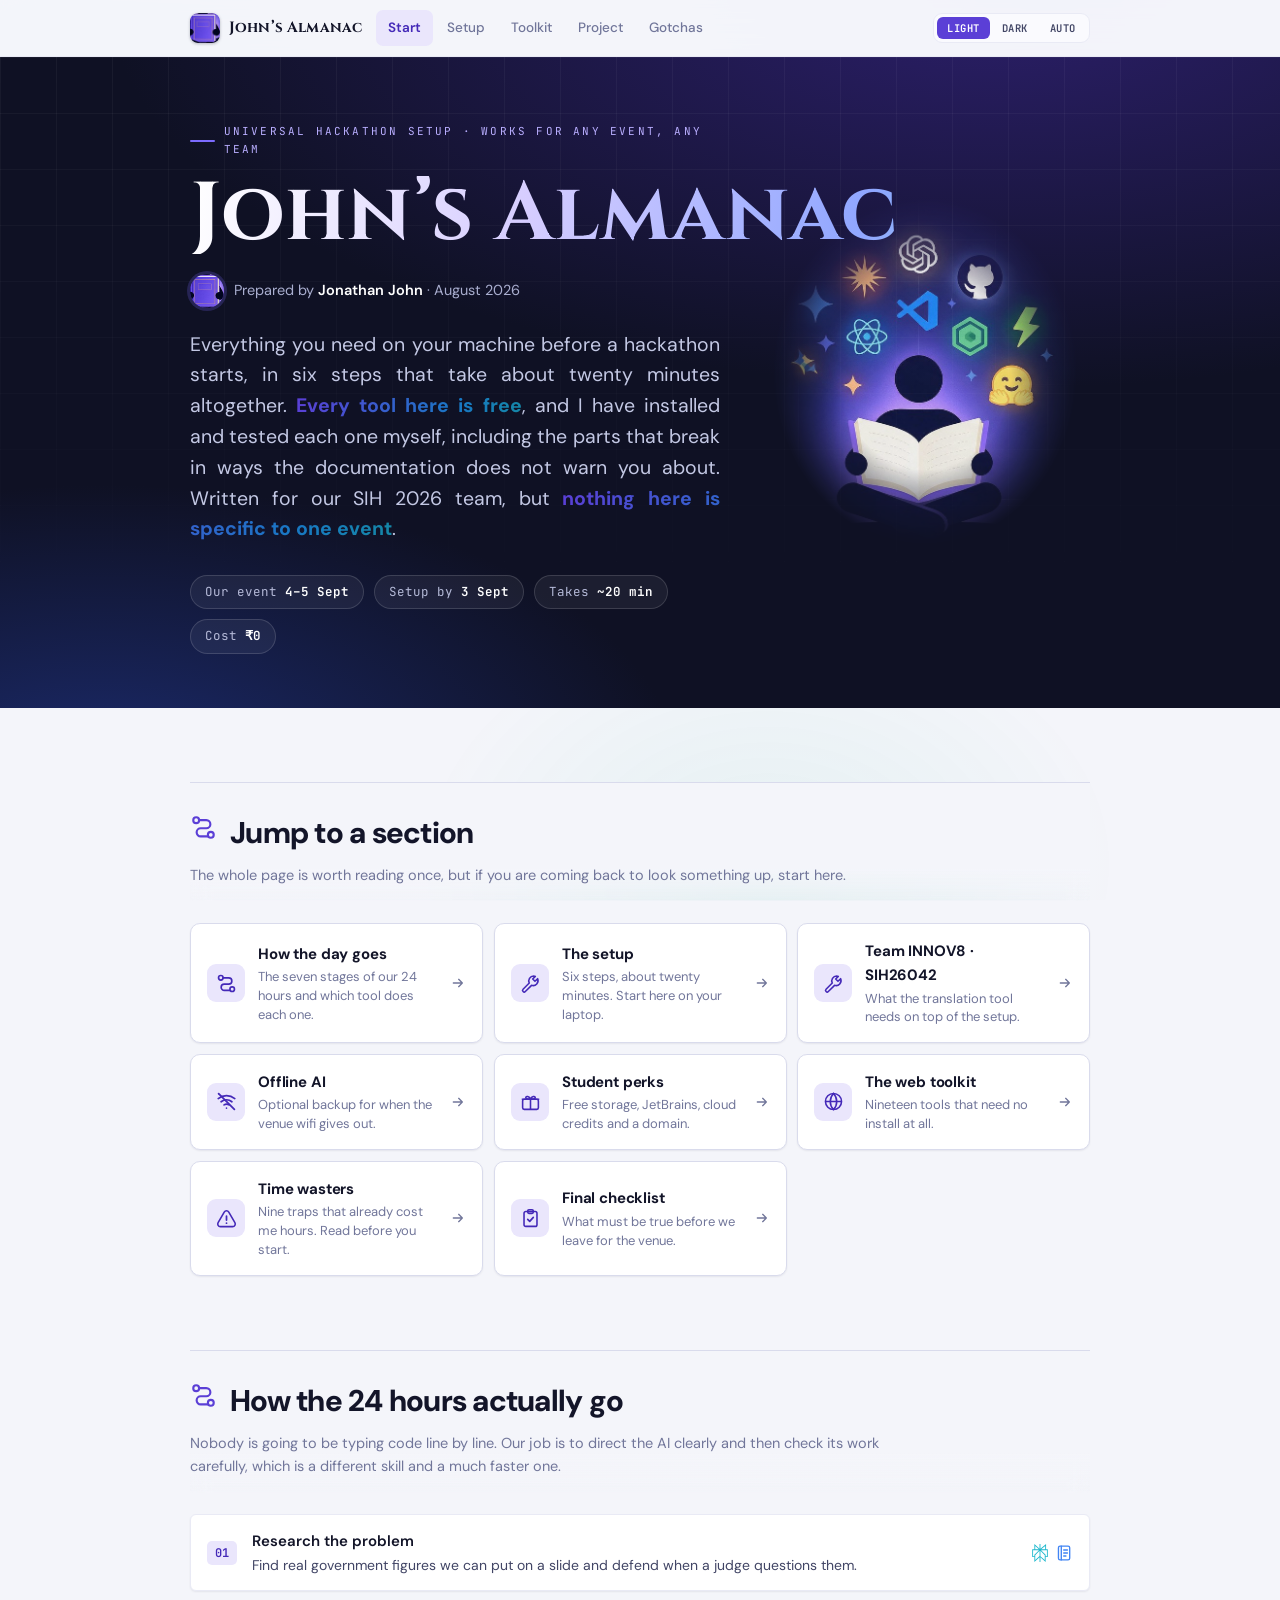
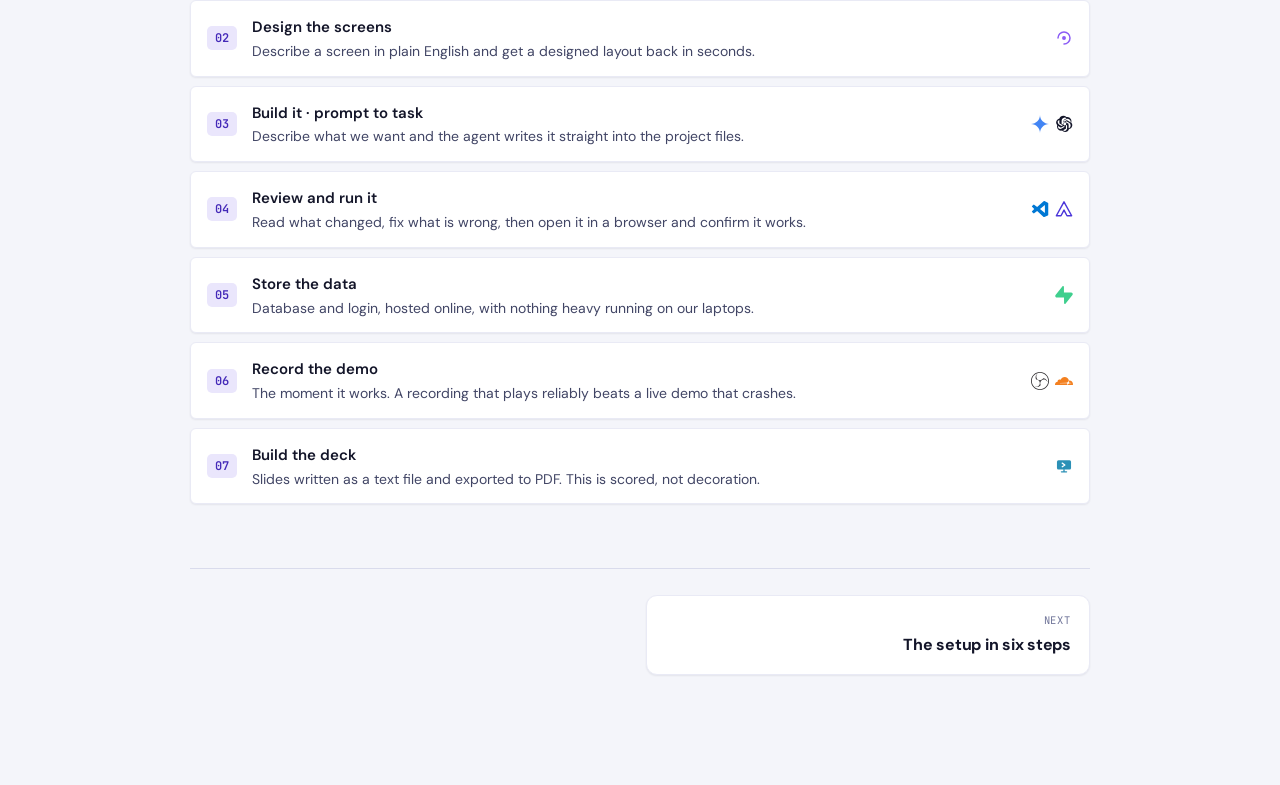
==== commit 47df4144: "One type system, and a colour per page The resume sets the name in Cinzel and everything else in DM " ====
--- a/index.html
+++ b/index.html
@@ -1,5 +1,5 @@
 <!doctype html>
-<html lang="en" data-theme="light">
+<html lang="en" data-theme="light" data-page="index">
 <head>
 <meta charset="utf-8">
 <meta name="viewport" content="width=device-width, initial-scale=1">
@@ -28,8 +28,8 @@
 <link rel="apple-touch-icon" href="./assets/logo.png">
 <link rel="preconnect" href="https://fonts.googleapis.com">
 <link rel="preconnect" href="https://fonts.gstatic.com" crossorigin>
-<link rel="stylesheet" href="https://fonts.googleapis.com/css2?family=Archivo:wght@500;600;700;800&family=Cinzel:wght@600;700&family=IBM+Plex+Sans:ital,wght@0,400;0,500;0,600;1,400&family=JetBrains+Mono:wght@400;500;600&display=swap">
-<link rel="stylesheet" href="./assets/almanac.css?v=e8e8d133">
+<link rel="stylesheet" href="https://fonts.googleapis.com/css2?family=Cinzel:wght@600;700&family=DM+Sans:ital,opsz,wght@0,9..40,300;0,9..40,400;0,9..40,500;0,9..40,600;0,9..40,700;1,9..40,400&family=JetBrains+Mono:wght@400;500;600&display=swap">
+<link rel="stylesheet" href="./assets/almanac.css?v=1b00672c">
 <style>
   /* The masthead backdrop is 100vw, which counts the scrollbar, so
      without this the page scrolls sideways by the scrollbar width. */
--- a/assets/almanac.css
+++ b/assets/almanac.css
@@ -10,8 +10,8 @@
     --mono-mark:#131529;
     --shadow-sm:0 1px 2px rgba(19,21,41,.07);
     --shadow:0 1px 2px rgba(19,21,41,.05), 0 12px 30px -16px rgba(19,21,41,.30);
-    --f-display:'Archivo','Helvetica Neue',Arial,sans-serif;
-    --f-body:'IBM Plex Sans',system-ui,-apple-system,'Segoe UI',sans-serif;
+    --f-display:'DM Sans','Helvetica Neue',Arial,sans-serif;
+    --f-body:'DM Sans',system-ui,-apple-system,'Segoe UI',sans-serif;
     --f-mono:'JetBrains Mono','IBM Plex Mono',ui-monospace,Consolas,monospace;
   }
   @media (prefers-color-scheme: dark) {
@@ -925,3 +925,16 @@
      so the title needs a touch less size to hold the same measure. */
   @media (max-width:560px) { .masthead h1 { font-size:30px; } }
   @media (max-width:380px) { .masthead h1 { font-size:26px; } }
+
+  /* Each page wears the accent of its own share card, so the site
+     and a link preview of it are recognisably the same thing. */
+  :root[data-page="index"] { --accent:#5B3FD6; --accent-ink:#4429B8; --accent-wash:#EAE6FC; }
+  :root[data-page="setup"] { --accent:#4B4FD9; --accent-ink:#3A3DB4; --accent-wash:#E7E8FC; }
+  :root[data-page="toolkit"] { --accent:#1A6FA8; --accent-ink:#155A88; --accent-wash:#E2EFF8; }
+  :root[data-page="project"] { --accent:#0F8F6B; --accent-ink:#0B7053; --accent-wash:#E1F4EE; }
+  :root[data-page="gotchas"] { --accent:#C0304F; --accent-ink:#9B2540; --accent-wash:#FBE7EC; }
+  :root[data-theme="dark"][data-page="index"] { --accent:#C0B4FF; --accent-ink:#C0B4FF; --accent-wash:rgba(255,255,255,.10); }
+  :root[data-theme="dark"][data-page="setup"] { --accent:#B9BCFF; --accent-ink:#B9BCFF; --accent-wash:rgba(255,255,255,.10); }
+  :root[data-theme="dark"][data-page="toolkit"] { --accent:#9BD3F2; --accent-ink:#9BD3F2; --accent-wash:rgba(255,255,255,.10); }
+  :root[data-theme="dark"][data-page="project"] { --accent:#79E7C6; --accent-ink:#79E7C6; --accent-wash:rgba(255,255,255,.10); }
+  :root[data-theme="dark"][data-page="gotchas"] { --accent:#FFA7B8; --accent-ink:#FFA7B8; --accent-wash:rgba(255,255,255,.10); }
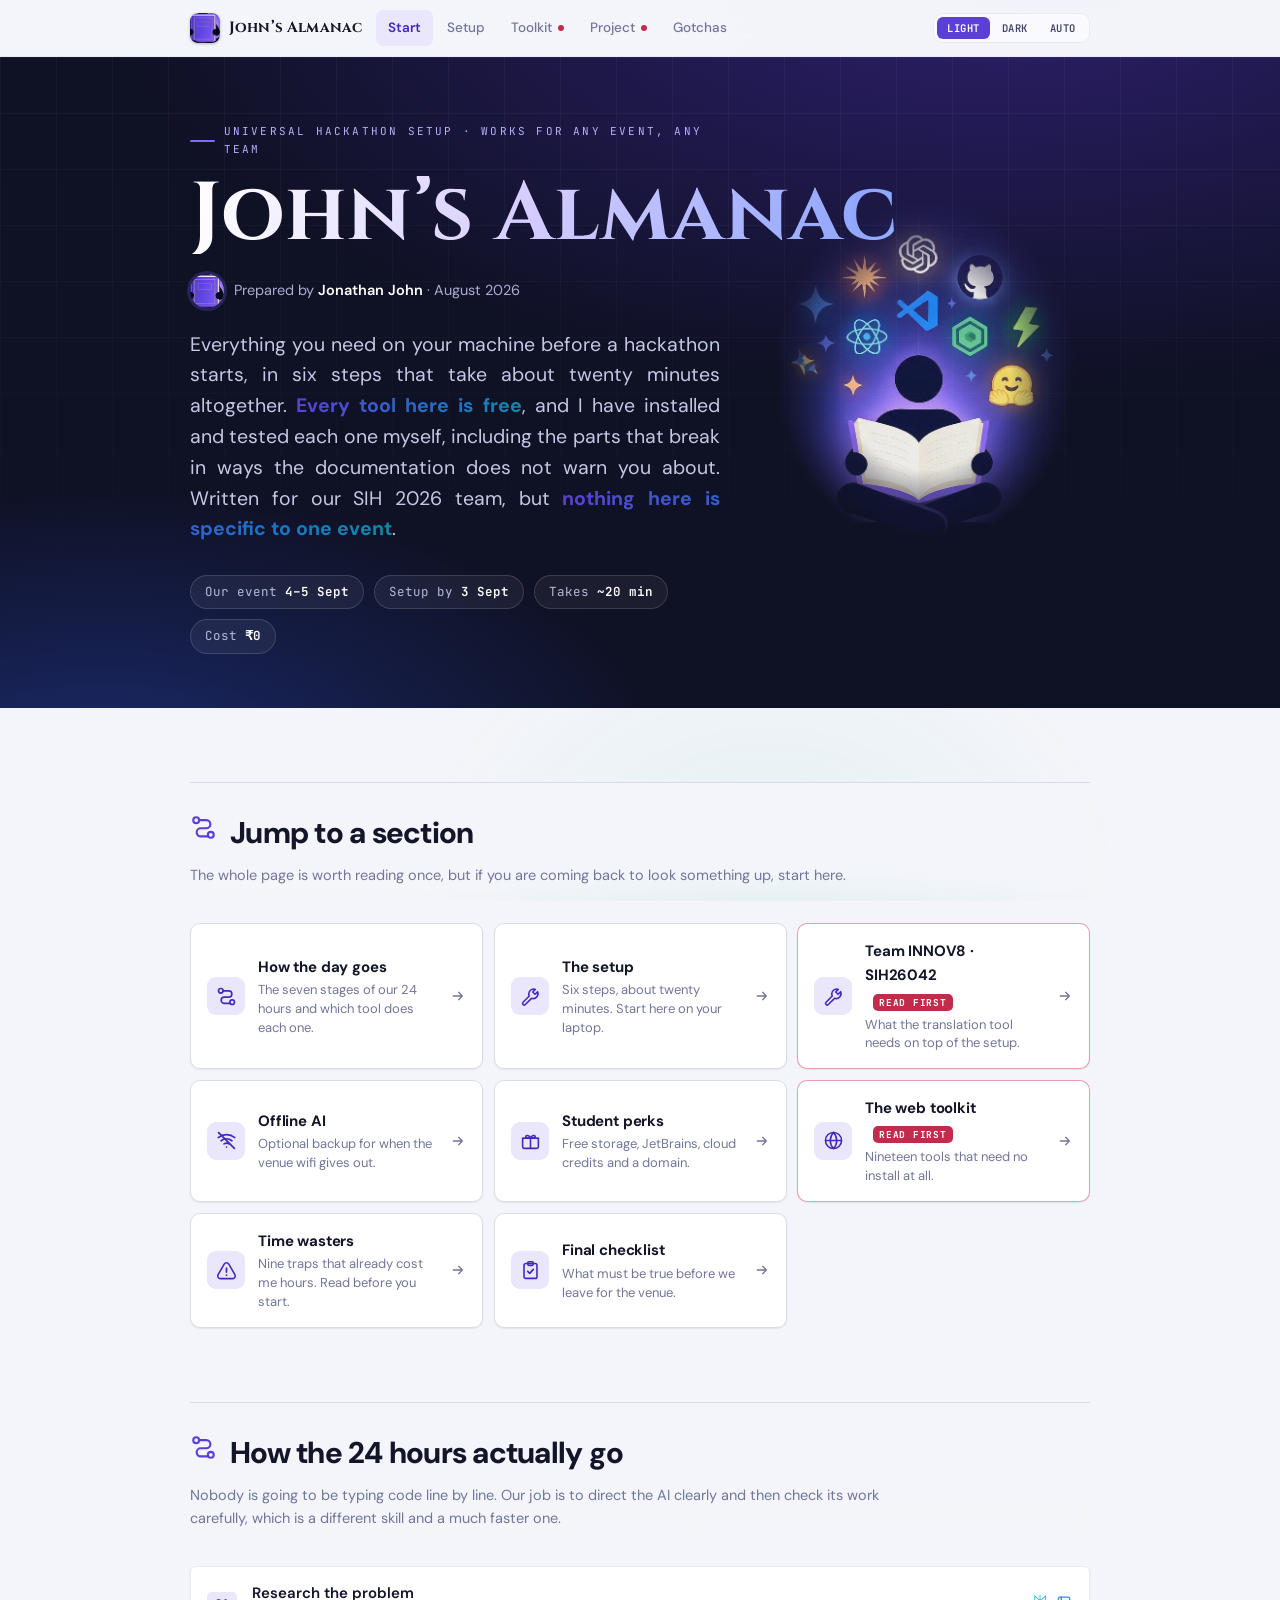
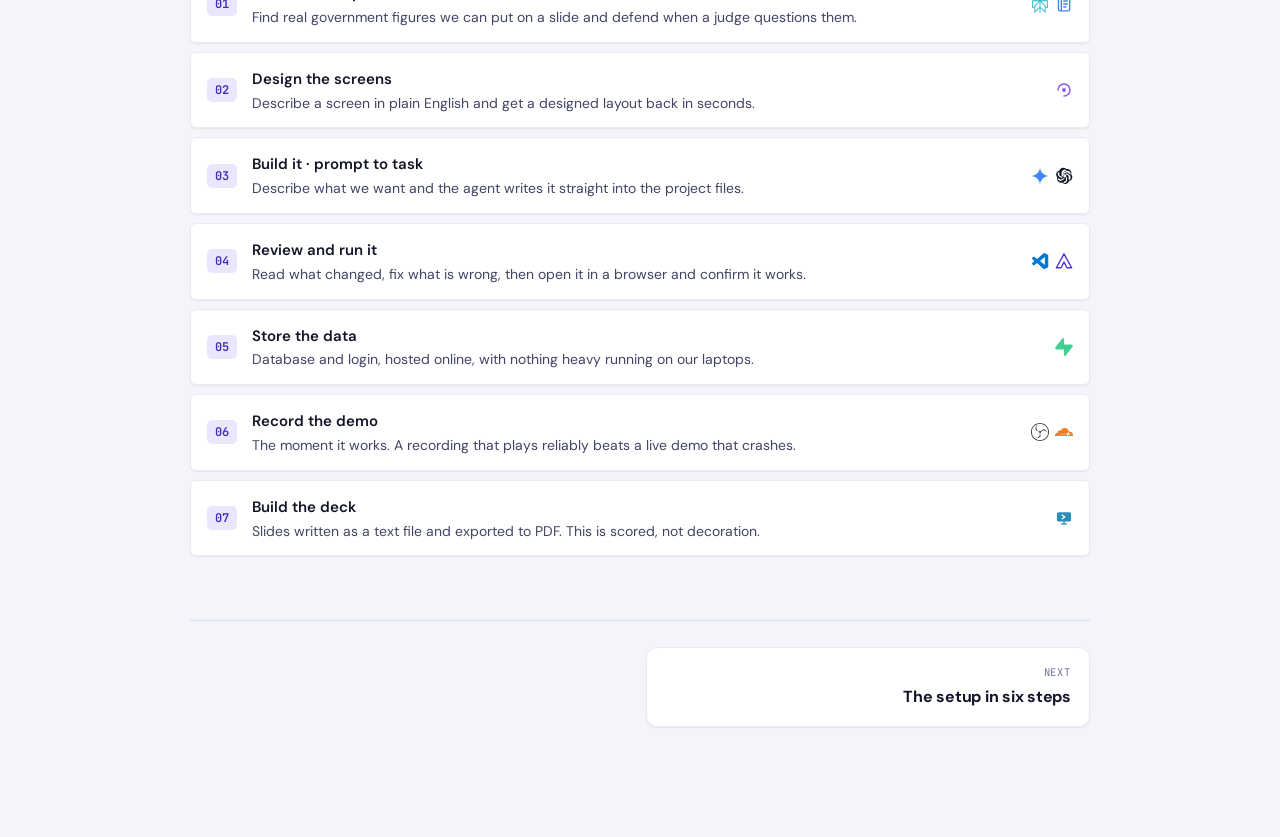
==== commit d90aa323: "Point people at the two pages they have to read Five pages, and a teammate opening the link has no w" ====
--- a/index.html
+++ b/index.html
@@ -29,7 +29,7 @@
 <link rel="preconnect" href="https://fonts.googleapis.com">
 <link rel="preconnect" href="https://fonts.gstatic.com" crossorigin>
 <link rel="stylesheet" href="https://fonts.googleapis.com/css2?family=Cinzel:wght@600;700&family=DM+Sans:ital,opsz,wght@0,9..40,300;0,9..40,400;0,9..40,500;0,9..40,600;0,9..40,700;1,9..40,400&family=JetBrains+Mono:wght@400;500;600&display=swap">
-<link rel="stylesheet" href="./assets/almanac.css?v=1b00672c">
+<link rel="stylesheet" href="./assets/almanac.css?v=f497eb8e">
 <style>
   /* The masthead backdrop is 100vw, which counts the scrollbar, so
      without this the page scrolls sideways by the scrollbar width. */
@@ -127,7 +127,7 @@
     </a>
     <a class="tile" href="./project.html#project">
       <span class="tile-ico"><svg><use href="#s-wrench"/></svg></span>
-      <span class="tile-txt"><b>Team INNOV8 · SIH26042</b><span>What the translation tool needs on top of the setup.</span></span>
+      <span class="tile-txt"><b>Team INNOV8 · SIH26042</b><i class="flag">read first</i><span>What the translation tool needs on top of the setup.</span></span>
       <svg class="go"><use href="#s-arrow"/></svg>
     </a>
     <a class="tile" href="./setup.html#offline">
@@ -142,7 +142,7 @@
     </a>
     <a class="tile" href="./toolkit.html#webkit">
       <span class="tile-ico"><svg><use href="#s-globe"/></svg></span>
-      <span class="tile-txt"><b>The web toolkit</b><span>Nineteen tools that need no install at all.</span></span>
+      <span class="tile-txt"><b>The web toolkit</b><i class="flag">read first</i><span>Nineteen tools that need no install at all.</span></span>
       <svg class="go"><use href="#s-arrow"/></svg>
     </a>
     <a class="tile" href="./gotchas.html#gotchas">
--- a/assets/almanac.css
+++ b/assets/almanac.css
@@ -938,3 +938,41 @@
   :root[data-theme="dark"][data-page="toolkit"] { --accent:#9BD3F2; --accent-ink:#9BD3F2; --accent-wash:rgba(255,255,255,.10); }
   :root[data-theme="dark"][data-page="project"] { --accent:#79E7C6; --accent-ink:#79E7C6; --accent-wash:rgba(255,255,255,.10); }
   :root[data-theme="dark"][data-page="gotchas"] { --accent:#FFA7B8; --accent-ink:#FFA7B8; --accent-wash:rgba(255,255,255,.10); }
+
+  /* ---- read-first markers -------------------------------------------
+     Five pages, and a teammate opening the link cannot tell which two
+     are homework. Red is used nowhere else on the site, so it reads as
+     an instruction rather than decoration. */
+  .readfirst {
+    display:flex; gap:16px; align-items:flex-start;
+    margin:0 0 30px; padding:18px 20px;
+    border-radius:14px;
+    border:1px solid color-mix(in srgb, var(--req) 38%, transparent);
+    border-left:5px solid var(--req);
+    background:var(--req-wash);
+  }
+  .readfirst-tag {
+    flex:0 0 auto; font-family:var(--f-mono); font-size:10.5px; font-weight:700;
+    letter-spacing:.09em; text-transform:uppercase; color:#fff;
+    background:var(--req); border-radius:6px; padding:5px 9px; margin-top:2px;
+    white-space:nowrap;
+  }
+  .readfirst b { display:block; font-size:16px; color:var(--ink); margin-bottom:4px; }
+  .readfirst span { font-size:14.5px; line-height:1.7; color:var(--ink-soft); }
+  @media (max-width:560px) { .readfirst { flex-direction:column; gap:10px; padding:15px 16px; } }
+
+  /* the two nav items carry a dot, so the marker travels with you */
+  .nav a[href*="project"]::after,
+  .nav a[href*="toolkit"]::after {
+    content:''; display:inline-block; width:6px; height:6px; border-radius:50%;
+    background:var(--req); margin-left:6px; vertical-align:1px;
+  }
+
+  /* and a flag on their tiles on the start page */
+  .flag {
+    font-style:normal; font-family:var(--f-mono); font-size:9.5px; font-weight:700;
+    letter-spacing:.08em; text-transform:uppercase;
+    color:#fff; background:var(--req); border-radius:5px;
+    padding:2px 6px; margin-left:8px; vertical-align:2px; white-space:nowrap;
+  }
+  .tile:has(.flag) { border-color:color-mix(in srgb, var(--req) 45%, transparent); }
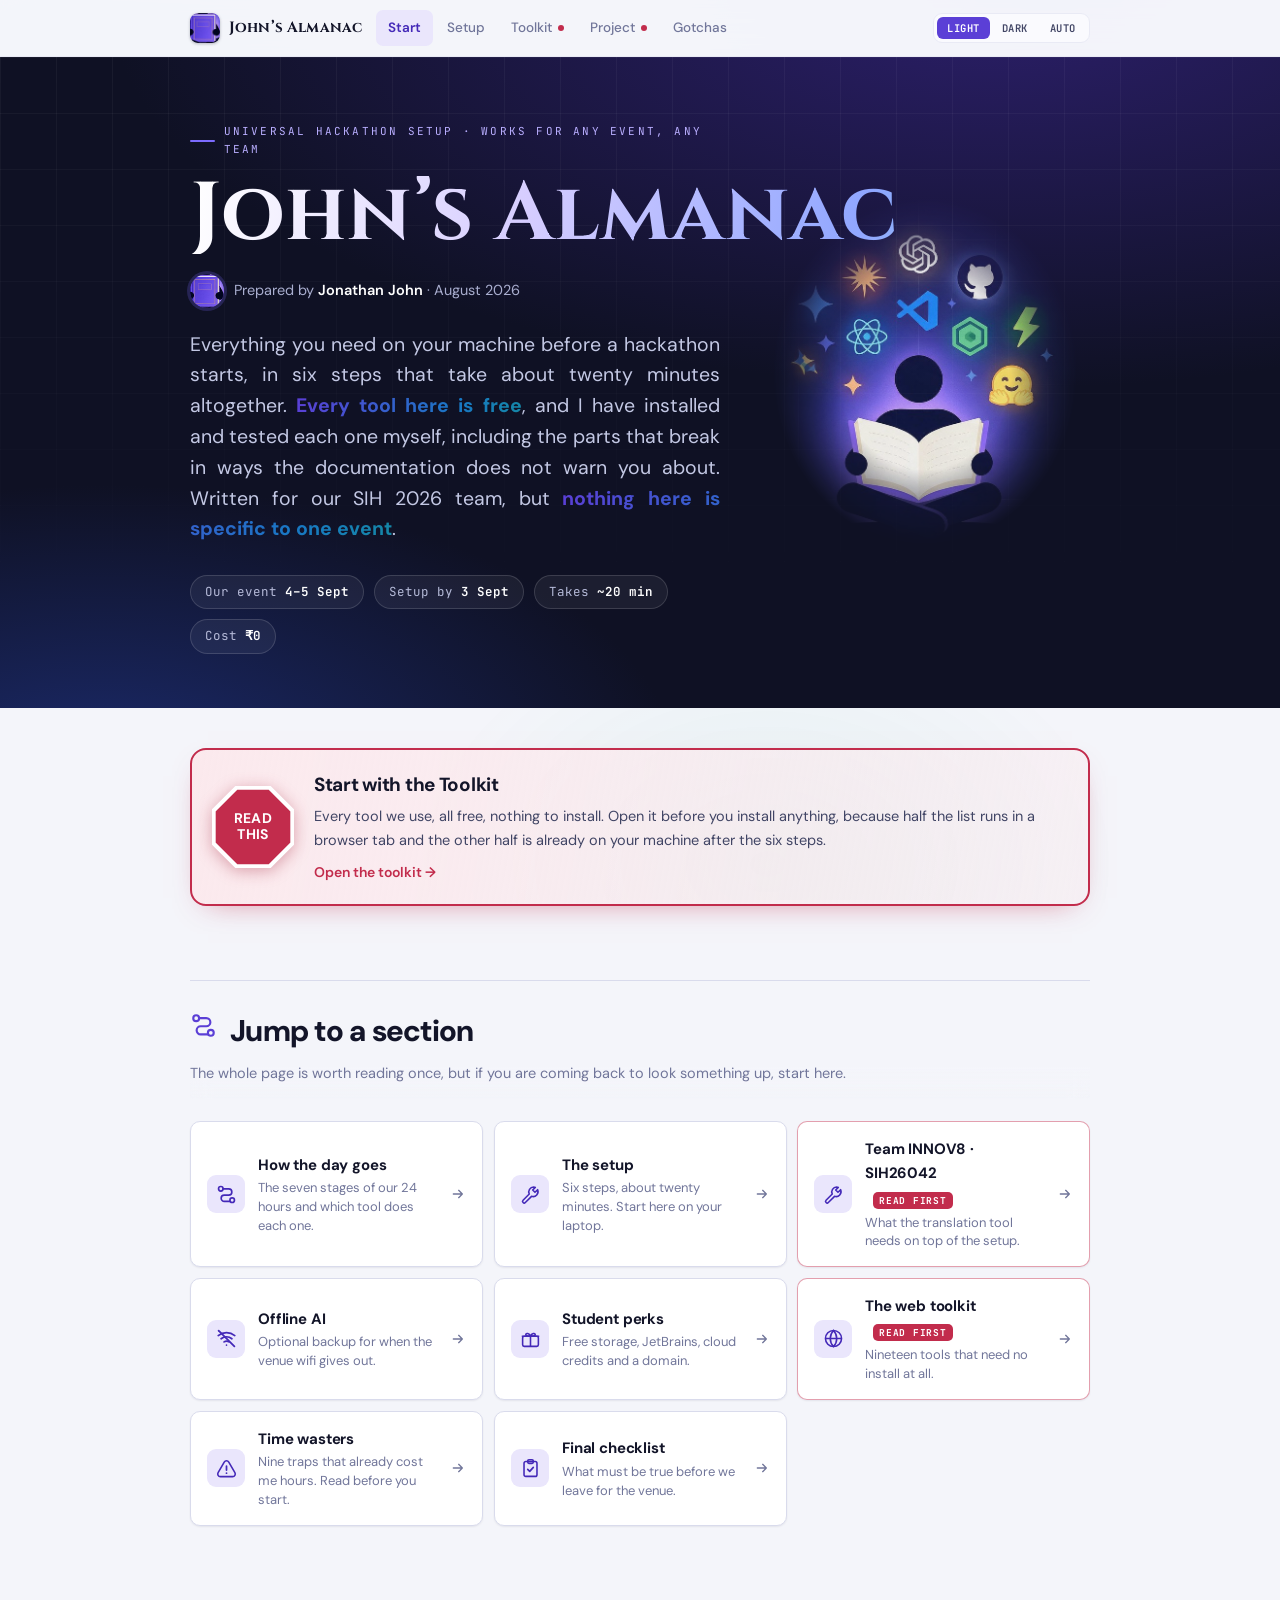
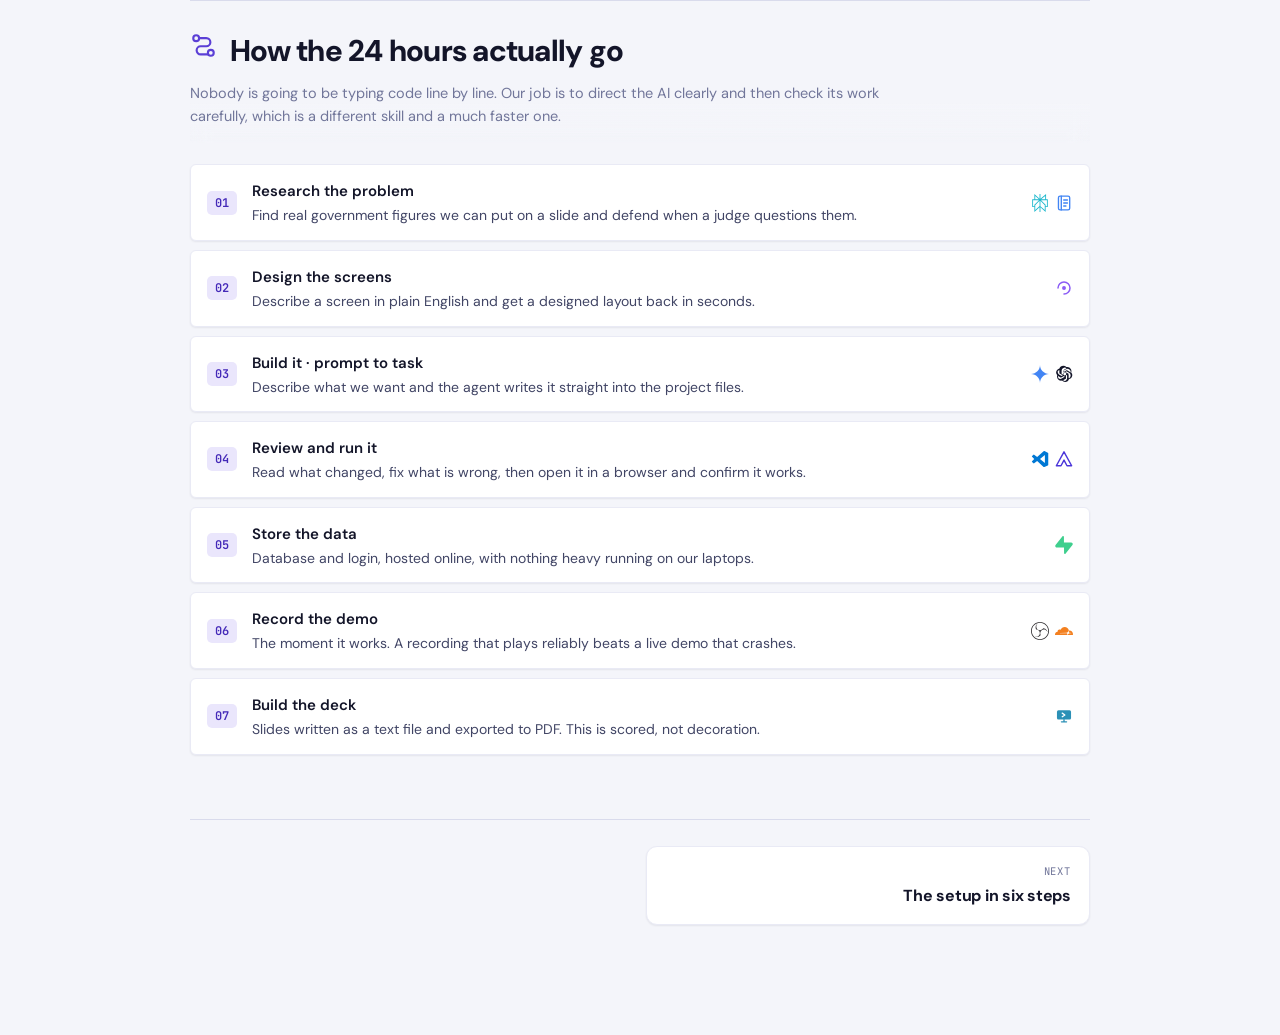
==== commit 273df05c: "Put a sign board on the start page A red dot in the nav is polite and easy to walk past. An octagon " ====
--- a/index.html
+++ b/index.html
@@ -29,7 +29,7 @@
 <link rel="preconnect" href="https://fonts.googleapis.com">
 <link rel="preconnect" href="https://fonts.gstatic.com" crossorigin>
 <link rel="stylesheet" href="https://fonts.googleapis.com/css2?family=Cinzel:wght@600;700&family=DM+Sans:ital,opsz,wght@0,9..40,300;0,9..40,400;0,9..40,500;0,9..40,600;0,9..40,700;1,9..40,400&family=JetBrains+Mono:wght@400;500;600&display=swap">
-<link rel="stylesheet" href="./assets/almanac.css?v=f497eb8e">
+<link rel="stylesheet" href="./assets/almanac.css?v=253a4e3b">
 <style>
   /* The masthead backdrop is 100vw, which counts the scrollbar, so
      without this the page scrolls sideways by the scrollbar width. */
@@ -108,6 +108,21 @@
     <img class="mast-art" src="./assets/masthead-art.jpg" alt=""
          width="679" height="843" loading="eager" decoding="async">
   </header>
+  <a class="signpost" href="./toolkit.html#webkit">
+    <span class="sign-face" aria-hidden="true">
+      <svg viewBox="0 0 100 100"><polygon points="30,2 70,2 98,30 98,70 70,98 30,98 2,70 2,30"/></svg>
+      <b>READ<br>THIS</b>
+    </span>
+    <span class="sign-body">
+      <b>Start with the Toolkit</b>
+      <span>Every tool we use, all free, nothing to install. Open it before you install
+      anything, because half the list runs in a browser tab and the other half is already
+      on your machine after the six steps.</span>
+      <em>Open the toolkit &rarr;</em>
+    </span>
+  </a>
+
+
 
   <div class="shead" id="top">
     <h2><svg class="sico"><use href="#s-route"/></svg> Jump to a section</h2>
--- a/assets/almanac.css
+++ b/assets/almanac.css
@@ -976,3 +976,42 @@
     padding:2px 6px; margin-left:8px; vertical-align:2px; white-space:nowrap;
   }
   .tile:has(.flag) { border-color:color-mix(in srgb, var(--req) 45%, transparent); }
+
+  /* ---- the sign board ------------------------------------------------
+     An octagon in signal red, because a shape people already know beats
+     any amount of bold text. Deliberately the only thing on the page
+     built like a sign, so it cannot be mistaken for decoration. */
+  .signpost {
+    display:flex; align-items:center; gap:20px;
+    margin:0 0 38px; padding:20px 24px 20px 20px;
+    border-radius:16px; text-decoration:none;
+    border:2px solid var(--req);
+    background:linear-gradient(100deg, var(--req-wash), color-mix(in srgb, var(--req-wash) 40%, transparent));
+    box-shadow:0 10px 30px -18px color-mix(in srgb, var(--req) 70%, transparent);
+    transition:transform .22s cubic-bezier(.2,.7,.3,1), box-shadow .22s ease;
+  }
+  .signpost:hover { transform:translateY(-2px);
+                    box-shadow:0 16px 38px -18px color-mix(in srgb, var(--req) 85%, transparent); }
+  .signpost:focus-visible { outline:3px solid var(--req); outline-offset:3px; }
+
+  .sign-face { position:relative; flex:0 0 auto; width:82px; height:82px; display:grid;
+               place-items:center; filter:drop-shadow(0 3px 8px rgba(160,20,45,.35)); }
+  .sign-face svg { position:absolute; inset:0; width:100%; height:100%; }
+  .sign-face polygon { fill:var(--req); stroke:#fff; stroke-width:5; }
+  .sign-face b { position:relative; color:#fff; font-family:var(--f-display);
+                 font-weight:700; font-size:14px; line-height:1.12; letter-spacing:.02em;
+                 text-align:center; }
+
+  .sign-body { display:flex; flex-direction:column; gap:5px; min-width:0; }
+  .sign-body > b { font-family:var(--f-display); font-size:19px; letter-spacing:-.015em;
+                   color:var(--ink); }
+  .sign-body > span { font-size:14.5px; line-height:1.65; color:var(--ink-soft); }
+  .sign-body em { font-style:normal; font-weight:600; font-size:14px; color:var(--req);
+                  margin-top:3px; }
+
+  @media (max-width:560px) {
+    .signpost { gap:15px; padding:16px; align-items:flex-start; }
+    .sign-face { width:62px; height:62px; }
+    .sign-face b { font-size:11px; }
+    .sign-body > b { font-size:17px; }
+  }
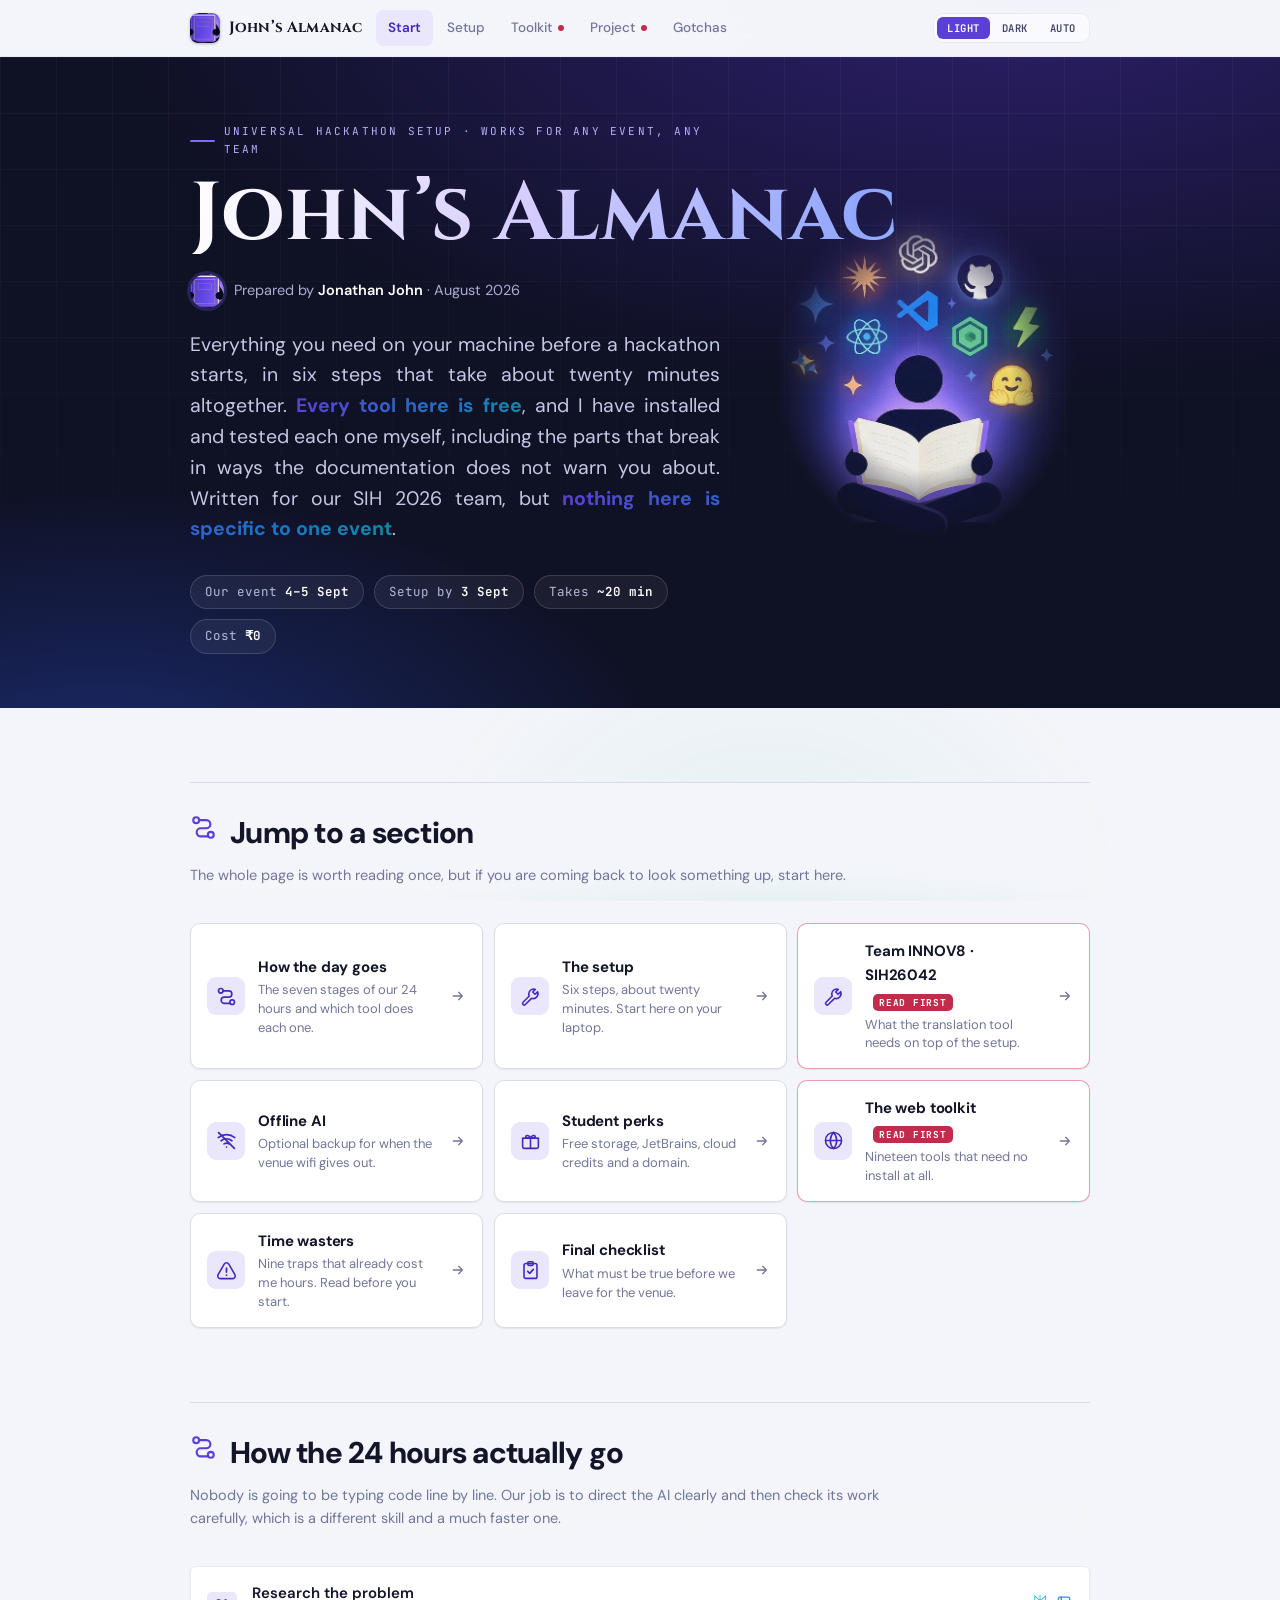
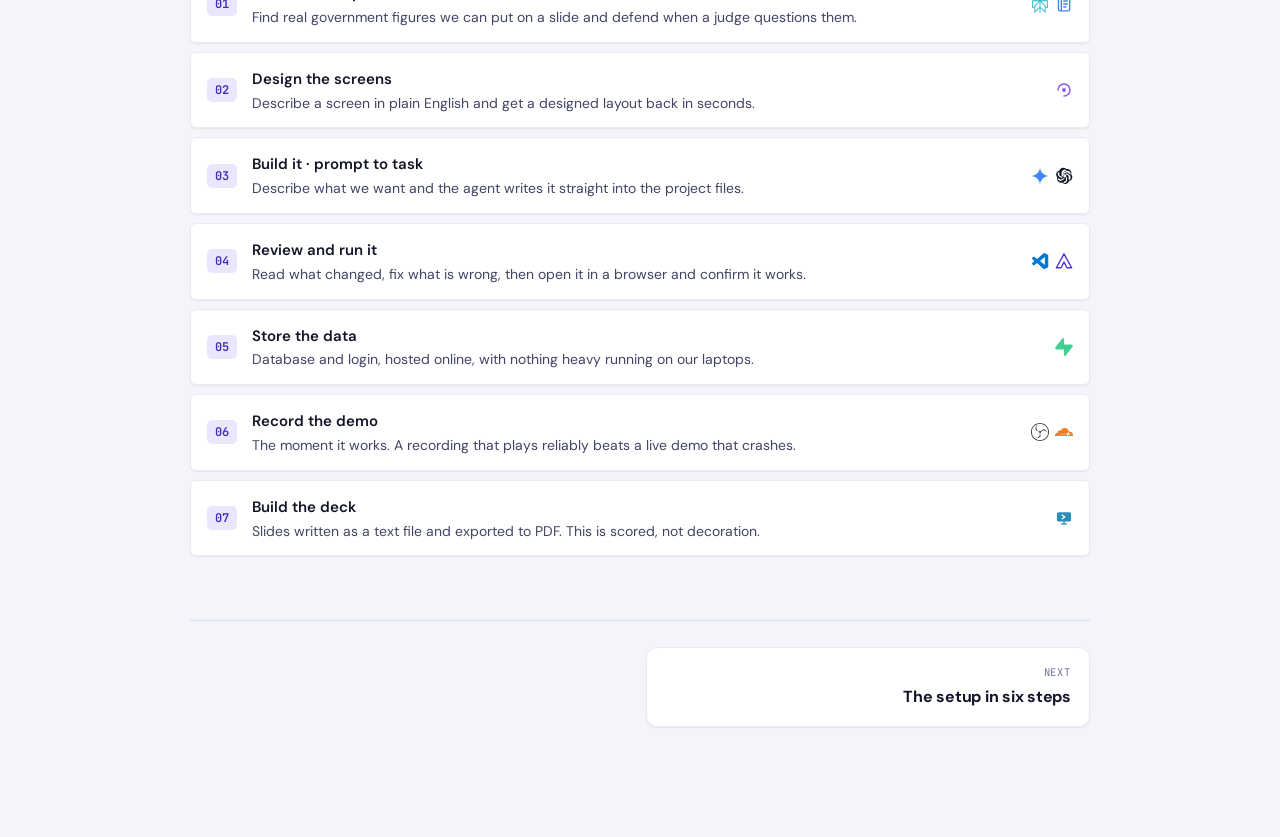
==== commit 336de386: "Move the stop sign onto the tool list, where stop is the literal meaning The sign was on the start p" ====
--- a/index.html
+++ b/index.html
@@ -29,7 +29,7 @@
 <link rel="preconnect" href="https://fonts.googleapis.com">
 <link rel="preconnect" href="https://fonts.gstatic.com" crossorigin>
 <link rel="stylesheet" href="https://fonts.googleapis.com/css2?family=Cinzel:wght@600;700&family=DM+Sans:ital,opsz,wght@0,9..40,300;0,9..40,400;0,9..40,500;0,9..40,600;0,9..40,700;1,9..40,400&family=JetBrains+Mono:wght@400;500;600&display=swap">
-<link rel="stylesheet" href="./assets/almanac.css?v=253a4e3b">
+<link rel="stylesheet" href="./assets/almanac.css?v=ed099316">
 <style>
   /* The masthead backdrop is 100vw, which counts the scrollbar, so
      without this the page scrolls sideways by the scrollbar width. */
@@ -108,21 +108,6 @@
     <img class="mast-art" src="./assets/masthead-art.jpg" alt=""
          width="679" height="843" loading="eager" decoding="async">
   </header>
-  <a class="signpost" href="./toolkit.html#webkit">
-    <span class="sign-face" aria-hidden="true">
-      <svg viewBox="0 0 100 100"><polygon points="30,2 70,2 98,30 98,70 70,98 30,98 2,70 2,30"/></svg>
-      <b>READ<br>THIS</b>
-    </span>
-    <span class="sign-body">
-      <b>Start with the Toolkit</b>
-      <span>Every tool we use, all free, nothing to install. Open it before you install
-      anything, because half the list runs in a browser tab and the other half is already
-      on your machine after the six steps.</span>
-      <em>Open the toolkit &rarr;</em>
-    </span>
-  </a>
-
-
 
   <div class="shead" id="top">
     <h2><svg class="sico"><use href="#s-route"/></svg> Jump to a section</h2>
--- a/assets/almanac.css
+++ b/assets/almanac.css
@@ -1015,3 +1015,9 @@
     .sign-face b { font-size:11px; }
     .sign-body > b { font-size:17px; }
   }
+
+  /* The same sign, used where "stop" is the literal meaning: the list of
+     tools we removed. Not a link, so no hover lift. */
+  .signpost-stop { margin:22px 0 14px; cursor:default; }
+  .signpost-stop:hover { transform:none;
+    box-shadow:0 10px 30px -18px color-mix(in srgb, var(--req) 70%, transparent); }
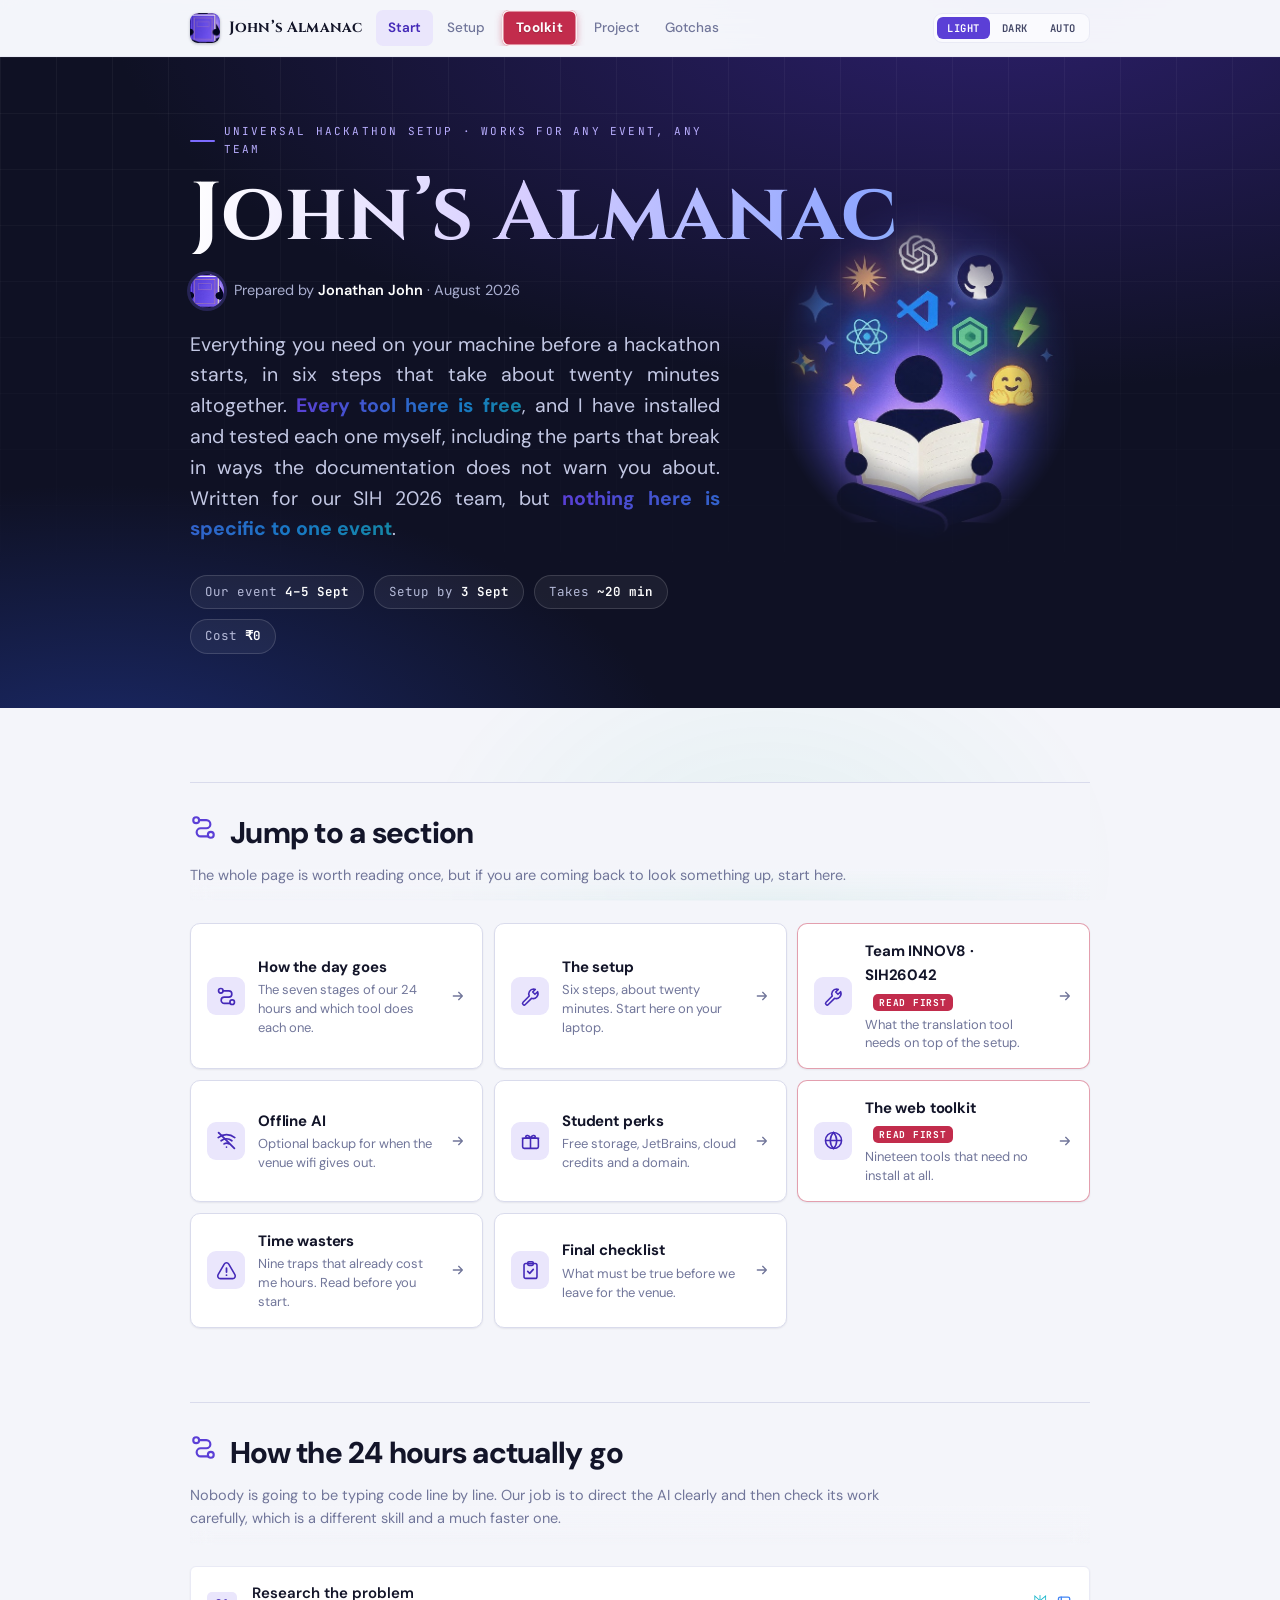
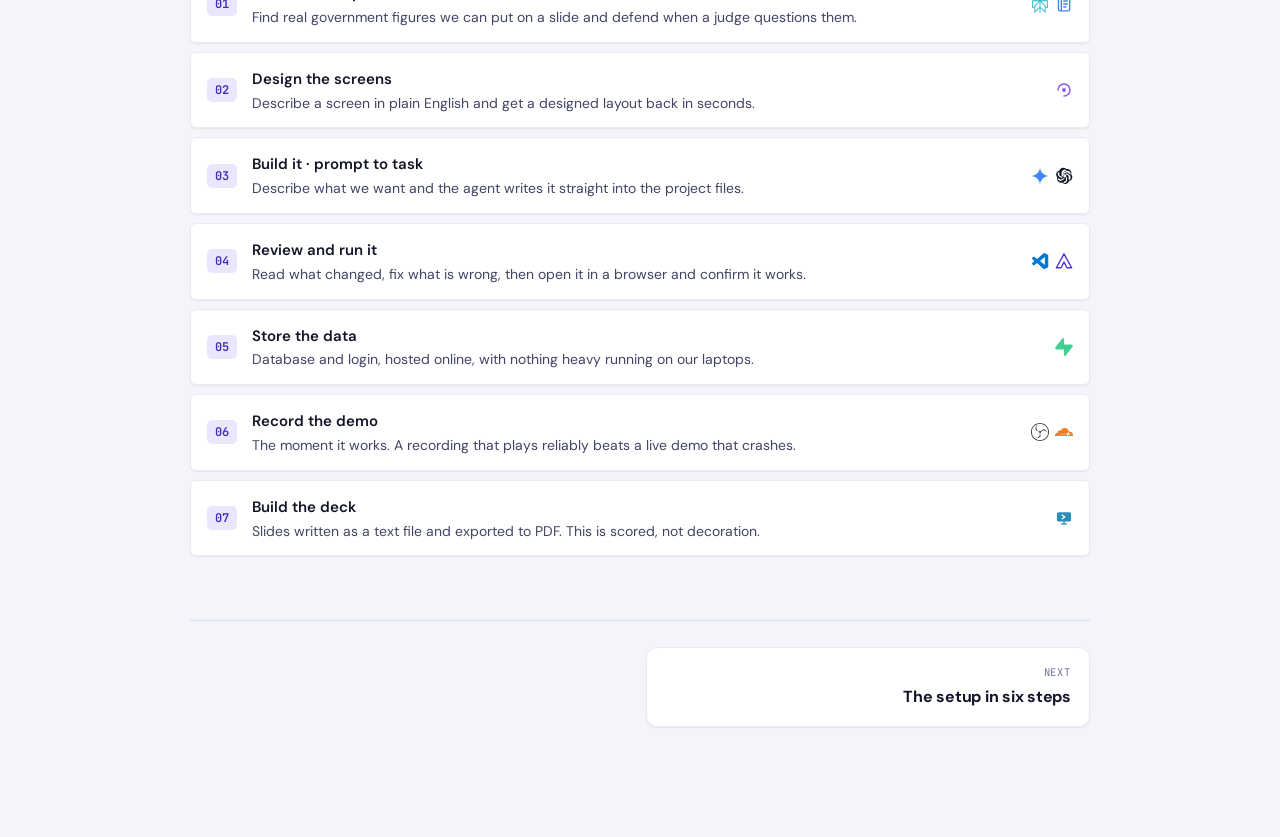
==== commit 99b0bc3e: "Make Toolkit a street sign in the nav, and drop both boards Neither board was doing the job. One was" ====
--- a/index.html
+++ b/index.html
@@ -30,6 +30,7 @@
 <link rel="preconnect" href="https://fonts.gstatic.com" crossorigin>
 <link rel="stylesheet" href="https://fonts.googleapis.com/css2?family=Cinzel:wght@600;700&family=DM+Sans:ital,opsz,wght@0,9..40,300;0,9..40,400;0,9..40,500;0,9..40,600;0,9..40,700;1,9..40,400&family=JetBrains+Mono:wght@400;500;600&display=swap">
 <link rel="stylesheet" href="./assets/almanac.css?v=ed099316">
+<link rel="stylesheet" href="./assets/almanac.css?v=05f7f536">
 <style>
   /* The masthead backdrop is 100vw, which counts the scrollbar, so
      without this the page scrolls sideways by the scrollbar width. */
@@ -183,17 +184,6 @@
 
 <script>
 
-/* Runs before first paint so the page never flashes the wrong theme.
-   Default is light; "auto" (follow the OS) is opt-in via the toggle. */
-(function () {
-  var m;
-  try { m = localStorage.getItem('almanac-theme'); } catch (e) {}
-  if (m !== 'auto') document.documentElement.setAttribute('data-theme', m === 'dark' ? 'dark' : 'light');
-})();
-
-</script>
-<script>
-
 (function () {
   var root = document.documentElement;
   var btns = document.querySelectorAll('.themer button');
@@ -341,5 +331,160 @@
 })();
 
 </script>
+<script>
+
+
+(function () {
+  var root = document.documentElement;
+  var btns = document.querySelectorAll('.themer button');
+  function paint(mode) {
+    if (mode === 'auto') root.removeAttribute('data-theme');
+    else root.setAttribute('data-theme', mode);
+    btns.forEach(function (b) { b.setAttribute('aria-pressed', String(b.dataset.set === mode)); });
+  }
+  btns.forEach(function (b) {
+    b.addEventListener('click', function () {
+      paint(b.dataset.set);
+      /* only a real click is remembered, so the default stays light */
+      try { localStorage.setItem('almanac-theme', b.dataset.set); } catch (e) {}
+    });
+  });
+  var saved;
+  try { saved = localStorage.getItem('almanac-theme'); } catch (e) {}
+  paint(saved === 'auto' || saved === 'dark' ? saved : 'light');
+})();
+
+
+</script>
+<script>
+
+
+(function () {
+  var reduce = matchMedia('(prefers-reduced-motion: reduce)').matches;
+  var root = document.documentElement;
+
+  /* Spotlight - one listener for the whole page, coalesced into a frame. */
+  var pending = null;
+  document.addEventListener('pointermove', function (e) {
+    var card = e.target.closest && e.target.closest('.mini, .tile');
+    if (!card) return;
+    pending = [card, e];
+    requestAnimationFrame(function () {
+      if (!pending) return;
+      var c = pending[0], ev = pending[1], r = c.getBoundingClientRect();
+      var px = (ev.clientX - r.left) / r.width, py = (ev.clientY - r.top) / r.height;
+      c.style.setProperty('--mx', (px * 100) + '%');
+      c.style.setProperty('--my', (py * 100) + '%');
+      if (!reduce) {
+        /* +-5 degrees. Enough to read as depth, not enough to hurt the text. */
+        c.style.setProperty('--ry', ((px - 0.5) * 10).toFixed(2) + 'deg');
+        c.style.setProperty('--rx', ((0.5 - py) * 10).toFixed(2) + 'deg');
+      }
+      pending = null;
+    });
+  }, {passive: true});
+
+  document.addEventListener('pointerout', function (e) {
+    var card = e.target.closest && e.target.closest('.mini, .tile');
+    if (!card || card.contains(e.relatedTarget)) return;
+    card.style.setProperty('--rx', '0deg');
+    card.style.setProperty('--ry', '0deg');
+  }, {passive: true});
+
+  /* Reveal - only ever hides things when we can also reveal them. */
+  /* Same reasoning: no reveal-on-scroll on a phone. */
+  if (reduce || innerWidth < 760 || !('IntersectionObserver' in window)) return;
+  root.classList.add('js-reveal');
+  var items = document.querySelectorAll('.mini, .stepcard, .dstep, .wrow');
+  items.forEach(function (el) { el.classList.add('rv'); });
+  var io = new IntersectionObserver(function (entries) {
+    entries.forEach(function (en) {
+      if (!en.isIntersecting) return;
+      en.target.classList.add('in');
+      io.unobserve(en.target);
+    });
+  }, {rootMargin: '0px 0px -8% 0px', threshold: 0.06});
+  items.forEach(function (el) { io.observe(el); });
+
+  /* Anything already on screen at load should not wait to fade in. */
+  requestAnimationFrame(function () {
+    items.forEach(function (el) {
+      if (el.getBoundingClientRect().top < innerHeight) el.classList.add('in');
+    });
+  });
+})();
+
+
+</script>
+<script>
+
+
+/* Swap roles by dragging, or by tapping one name then another.
+   Both exist because drag and drop does nothing on a touchscreen, and
+   this page is read on phones as much as laptops. */
+(function () {
+  var table = document.getElementById('roles');
+  if (!table) return;                       /* other pages share this bundle */
+
+  var KEY = 'innov8-roles';
+  var cells = [].slice.call(table.querySelectorAll('.who'));
+  var start = cells.map(function (c) { return c.textContent; });
+  var picked = null;
+
+  function save() {
+    try { localStorage.setItem(KEY, JSON.stringify(cells.map(function (c) { return c.textContent; }))); } catch (e) {}
+  }
+  function restore() {
+    var v; try { v = JSON.parse(localStorage.getItem(KEY) || 'null'); } catch (e) {}
+    if (Array.isArray(v) && v.length === cells.length &&
+        v.slice().sort().join() === start.slice().sort().join()) {
+      cells.forEach(function (c, i) { c.textContent = v[i]; });
+    }
+  }
+  function swap(a, b) {
+    if (!a || !b || a === b) return;
+    var t = a.textContent; a.textContent = b.textContent; b.textContent = t;
+    save();
+  }
+  function clearPick() {
+    if (picked) picked.classList.remove('picked');
+    picked = null;
+  }
+
+  cells.forEach(function (cell) {
+    cell.addEventListener('click', function () {
+      if (!picked) { picked = cell; cell.classList.add('picked'); return; }
+      swap(picked, cell); clearPick();
+    });
+
+    cell.addEventListener('dragstart', function (e) {
+      picked = cell; cell.classList.add('dragging');
+      e.dataTransfer.effectAllowed = 'move';
+      e.dataTransfer.setData('text/plain', cell.dataset.slot);
+    });
+    cell.addEventListener('dragend', function () {
+      cell.classList.remove('dragging'); clearPick();
+      cells.forEach(function (c) { c.classList.remove('over'); });
+    });
+    cell.addEventListener('dragover', function (e) {
+      e.preventDefault(); e.dataTransfer.dropEffect = 'move'; cell.classList.add('over');
+    });
+    cell.addEventListener('dragleave', function () { cell.classList.remove('over'); });
+    cell.addEventListener('drop', function (e) {
+      e.preventDefault(); cell.classList.remove('over');
+      swap(picked, cell); clearPick();
+    });
+  });
+
+  document.getElementById('rolesReset').addEventListener('click', function () {
+    cells.forEach(function (c, i) { c.textContent = start[i]; });
+    clearPick(); save();
+  });
+
+  restore();
+})();
+
+
+</script>
 </body>
 </html>
--- a/assets/almanac.css
+++ b/assets/almanac.css
@@ -961,12 +961,6 @@
   .readfirst span { font-size:14.5px; line-height:1.7; color:var(--ink-soft); }
   @media (max-width:560px) { .readfirst { flex-direction:column; gap:10px; padding:15px 16px; } }
 
-  /* the two nav items carry a dot, so the marker travels with you */
-  .nav a[href*="project"]::after,
-  .nav a[href*="toolkit"]::after {
-    content:''; display:inline-block; width:6px; height:6px; border-radius:50%;
-    background:var(--req); margin-left:6px; vertical-align:1px;
-  }
 
   /* and a flag on their tiles on the start page */
   .flag {
@@ -1021,3 +1015,23 @@
   .signpost-stop { margin:22px 0 14px; cursor:default; }
   .signpost-stop:hover { transform:none;
     box-shadow:0 10px 30px -18px color-mix(in srgb, var(--req) 70%, transparent); }
+
+  /* ---- Toolkit, as a street sign -------------------------------------
+     A sign standing in a row of plain text links, so the eye lands on it
+     before it reads any of them. Coloured ground, white lettering, and a
+     white border held in from the edge, which is the detail that makes a
+     real sign read as a sign rather than a coloured button. */
+  .nav a[href*="toolkit"] {
+    background:var(--req); color:#fff; font-weight:700;
+    letter-spacing:.02em; border-radius:7px; padding:7px 14px; margin:0 3px;
+    box-shadow:inset 0 0 0 1.5px rgba(255,255,255,.92),
+               0 2px 9px -2px color-mix(in srgb, var(--req) 70%, transparent);
+    text-shadow:0 1px 1px rgba(0,0,0,.20);
+  }
+  .nav a[href*="toolkit"]:hover {
+    background:color-mix(in srgb, var(--req) 86%, #000); color:#fff;
+  }
+  .nav a[href*="toolkit"][aria-current="page"] {
+    background:color-mix(in srgb, var(--req) 92%, #000); color:#fff;
+    box-shadow:inset 0 0 0 1.5px #fff;
+  }
--- a/assets/almanac.css
+++ b/assets/almanac.css
@@ -961,12 +961,6 @@
   .readfirst span { font-size:14.5px; line-height:1.7; color:var(--ink-soft); }
   @media (max-width:560px) { .readfirst { flex-direction:column; gap:10px; padding:15px 16px; } }
 
-  /* the two nav items carry a dot, so the marker travels with you */
-  .nav a[href*="project"]::after,
-  .nav a[href*="toolkit"]::after {
-    content:''; display:inline-block; width:6px; height:6px; border-radius:50%;
-    background:var(--req); margin-left:6px; vertical-align:1px;
-  }
 
   /* and a flag on their tiles on the start page */
   .flag {
@@ -1021,3 +1015,23 @@
   .signpost-stop { margin:22px 0 14px; cursor:default; }
   .signpost-stop:hover { transform:none;
     box-shadow:0 10px 30px -18px color-mix(in srgb, var(--req) 70%, transparent); }
+
+  /* ---- Toolkit, as a street sign -------------------------------------
+     A sign standing in a row of plain text links, so the eye lands on it
+     before it reads any of them. Coloured ground, white lettering, and a
+     white border held in from the edge, which is the detail that makes a
+     real sign read as a sign rather than a coloured button. */
+  .nav a[href*="toolkit"] {
+    background:var(--req); color:#fff; font-weight:700;
+    letter-spacing:.02em; border-radius:7px; padding:7px 14px; margin:0 3px;
+    box-shadow:inset 0 0 0 1.5px rgba(255,255,255,.92),
+               0 2px 9px -2px color-mix(in srgb, var(--req) 70%, transparent);
+    text-shadow:0 1px 1px rgba(0,0,0,.20);
+  }
+  .nav a[href*="toolkit"]:hover {
+    background:color-mix(in srgb, var(--req) 86%, #000); color:#fff;
+  }
+  .nav a[href*="toolkit"][aria-current="page"] {
+    background:color-mix(in srgb, var(--req) 92%, #000); color:#fff;
+    box-shadow:inset 0 0 0 1.5px #fff;
+  }
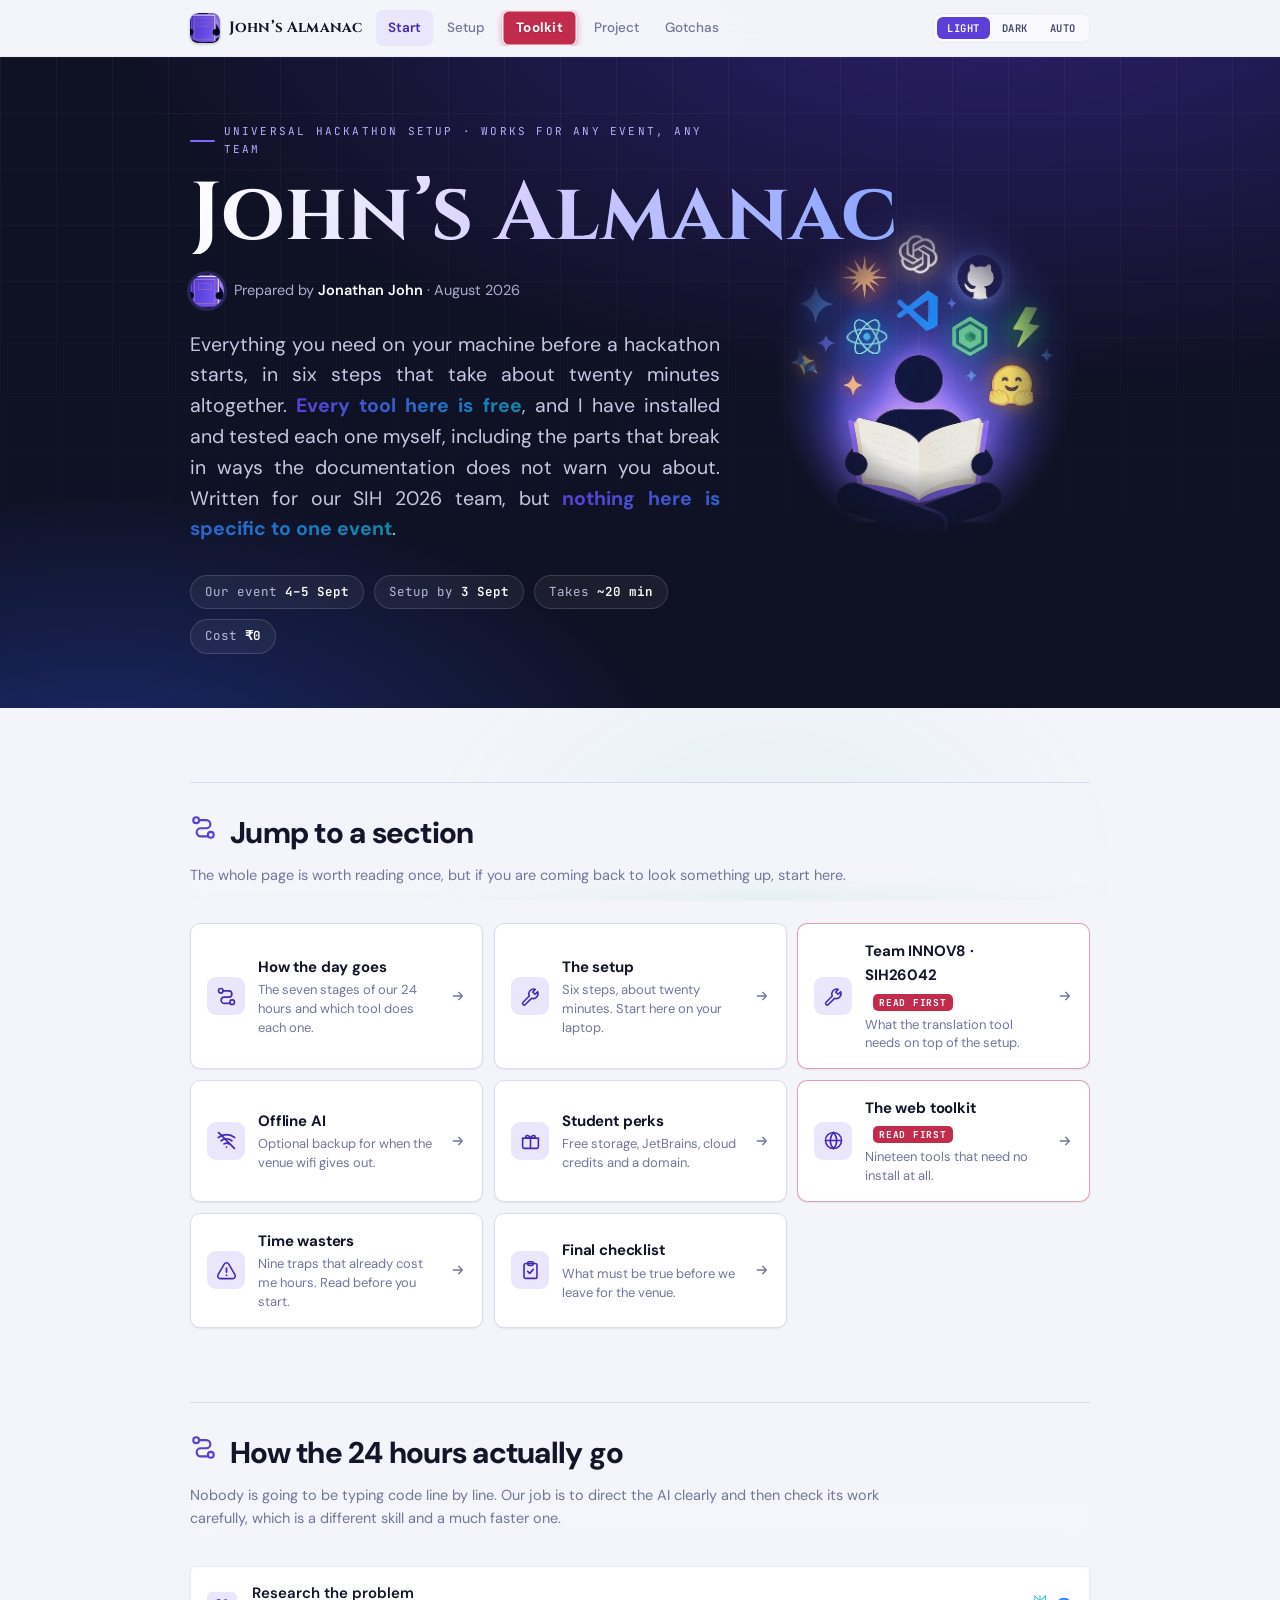
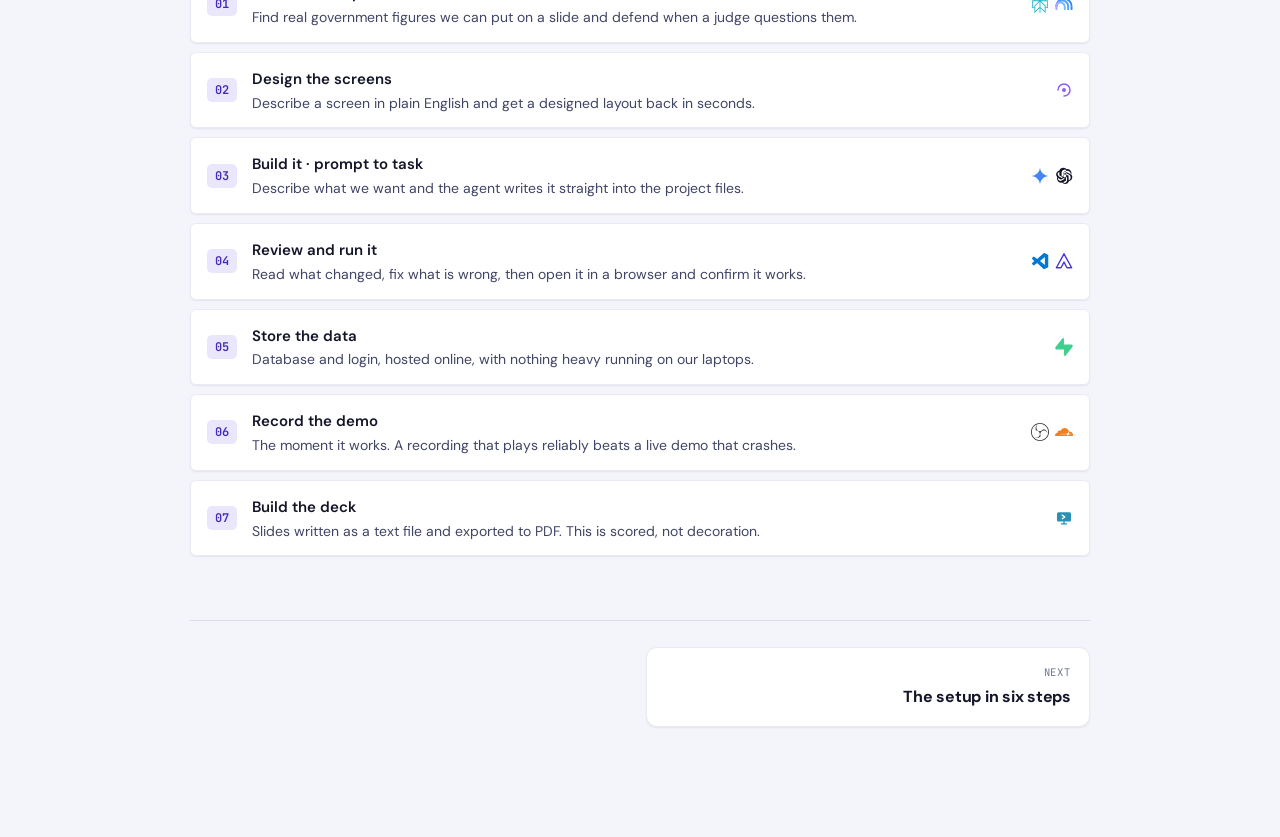
==== commit 5430203d: "Official SIH26042 text, re-cut plan, real Jules/Gemini Notebook/SIH marks The problem statements wen" ====
--- a/index.html
+++ b/index.html
@@ -60,7 +60,7 @@
   <symbol id="l-cloudflare" viewBox="0 0 24 24"><path d="M16.5088 16.8447c.1475-.5068.0908-.9707-.1553-1.3154-.2246-.3164-.6045-.499-1.0615-.5205l-8.6592-.1123a.1559.1559 0 0 1-.1333-.0713c-.0283-.042-.0351-.0986-.021-.1553.0278-.084.1123-.1484.2036-.1562l8.7359-.1123c1.0351-.0489 2.1601-.8868 2.5537-1.9136l.499-1.3013c.0215-.0561.0293-.1128.0147-.168-.5625-2.5463-2.835-4.4453-5.5499-4.4453-2.5039 0-4.6284 1.6177-5.3876 3.8614-.4927-.3658-1.1187-.5625-1.794-.499-1.2026.119-2.1665 1.083-2.2861 2.2856-.0283.31-.0069.6128.0635.894C1.5683 13.171 0 14.7754 0 16.752c0 .1748.0142.3515.0352.5273.0141.083.0844.1475.1689.1475h15.9814c.0909 0 .1758-.0645.2032-.1553l.12-.4268zm2.7568-5.5634c-.0771 0-.1611 0-.2383.0112-.0566 0-.1054.0415-.127.0976l-.3378 1.1744c-.1475.5068-.0918.9707.1543 1.3164.2256.3164.6055.498 1.0625.5195l1.8437.1133c.0557 0 .1055.0263.1329.0703.0283.043.0351.1074.0214.1562-.0283.084-.1132.1485-.204.1553l-1.921.1123c-1.041.0488-2.1582.8867-2.5527 1.914l-.1406.3585c-.0283.0713.0215.1416.0986.1416h6.5977c.0771 0 .1474-.0489.169-.126.1122-.4082.1757-.837.1757-1.2803 0-2.6025-2.125-4.727-4.7344-4.727" fill="#F38020"/></symbol>
   <symbol id="l-slidev" viewBox="0 0 24 24"><rect x="2.6" y="4.4" width="18.8" height="12.4" rx="2" fill="#2B90B6"/><path d="M12 16.8v3M8.6 19.8h6.8" fill="none" stroke="#2B90B6" stroke-width="1.8" stroke-linecap="round"/><path d="M9.6 8.2 13.2 10.6 9.6 13" fill="none" stroke="#fff" stroke-width="1.7" stroke-linecap="round" stroke-linejoin="round"/></symbol>
   <symbol id="l-stitch" viewBox="0 0 24 24"><path d="M4 12c0-4.4 3.6-8 8-8s8 3.6 8 8-3.6 8-8 8" fill="none" stroke="#8B5CF6" stroke-width="2" stroke-linecap="round"/><circle cx="12" cy="12" r="2.6" fill="#8B5CF6"/></symbol>
-  <symbol id="l-notebook" viewBox="0 0 24 24"><rect x="4.6" y="2.8" width="15" height="18.4" rx="2.2" fill="none" stroke="#4285F4" stroke-width="1.8"/><path d="M8.4 2.8v18.4M11.6 8h5M11.6 12h5M11.6 16h3" fill="none" stroke="#4285F4" stroke-width="1.8" stroke-linecap="round"/></symbol>
+  <symbol id="l-notebook" viewBox="0 0 512 512"><path d="M40.879 334.887c0-6.558 0-3.215-.065-8.554m237.092 7.26l.021 1.294m-237.025-.001l-.09-11.749m333.048 0l-.018 11.749m-332.916.004l-.114-15.027c0-118.526 96.088-214.613 214.614-214.613 118.526 0 214.613 96.087 214.613 214.613v15.027" stroke="#3186FF" stroke-width="55.467" stroke-miterlimit="10" fill="none"/><path d="M40.879 334.924c0-6.557 0-3.214-.065-8.554m.088 8.554l-.09-11.75c0-92.678 76.554-165.236 167.811-165.236s165.237 73.98 165.237 165.236l-.018 11.75m-332.916.003l-.114-15.026" stroke="#4FA0FF" stroke-width="55.467" stroke-miterlimit="10" fill="none"/><path d="M401.562 410.754c0 8.837-7.163 16-16 16h-23.466c-8.837 0-16-7.163-16-16v-75.817l55.466.001v75.816z" fill="#4FA0FF"/><path d="M497.75 410.754c0 8.837-7.163 16-16 16h-23.467c-8.836 0-16-7.163-16-16v-75.817l55.467.001v75.816z" fill="#3186FF"/><path d="M155.802 183.703c81.773 0 148.249 65.475 149.874 146.859h.013v.579c.011.704.019 1.41.021 2.117l.02 1.199h-.041v76.188c0 8.836-7.163 16-16 16h-23.467c-8.836-.001-16-7.164-16-16v-79.064c-1.081-51.22-42.94-92.411-94.42-92.411-27.099 0-48.777 9.427-63.505 24.082-13.983 13.914-23.102 33.924-23.66 58.966l.095 12.481h-.048l.001.113h.004v75.816c0 8.836-7.163 16-16 16H29.222c-8.836 0-16-7.164-16-16v-75.721h-.004c0-1.899-.002-2.912-.004-3.51l-.011-1.455-.008-.455c-.01-.59-.023-1.427-.04-2.799-.018-1.567-.013-3.127.013-4.679l-.015-1.915.057-.001c1.06-37.955 15.277-71.593 39.964-96.158 26.065-25.936 62.253-40.232 102.628-40.232z" fill="url(#nbgrad)"/><radialGradient id="nbgrad" cx="0" cy="0" r="1" gradientTransform="matrix(-177.066 10.6634 -15.0901 -250.417 256.067 356.266)" gradientUnits="userSpaceOnUse"><stop offset=".567" stop-color="#76BBFF"/><stop offset="1" stop-color="#A9A8FF"/></radialGradient></symbol>
   <symbol id="s-route" viewBox="0 0 24 24"><circle cx="5.5" cy="5.5" r="2.6" fill="none" stroke="currentColor" stroke-width="1.9"/><circle cx="18.5" cy="18.5" r="2.6" fill="none" stroke="currentColor" stroke-width="1.9"/><path d="M8.1 5.5h6.4a3.6 3.6 0 0 1 0 7.2H9.5a3.6 3.6 0 0 0 0 7.2h6.4" fill="none" stroke="currentColor" stroke-width="1.9" stroke-linecap="round"/></symbol>
   <symbol id="s-wrench" viewBox="0 0 24 24"><path d="M15.6 3.4a5.6 5.6 0 0 0-5 8.1L3.5 18.6a1.8 1.8 0 0 0 2.6 2.6l7.1-7.1a5.6 5.6 0 0 0 6.9-7.6l-3 3-2.6-2.6 3-3a5.6 5.6 0 0 0-1.9-.5Z" fill="none" stroke="currentColor" stroke-width="1.8" stroke-linejoin="round"/></symbol>
   <symbol id="s-offline" viewBox="0 0 24 24"><path d="M2.5 8.6a15 15 0 0 1 19 0M5.8 12.3a10 10 0 0 1 12.4 0M9.2 15.9a5 5 0 0 1 5.6 0M12 19.6v.1" fill="none" stroke="currentColor" stroke-width="1.9" stroke-linecap="round"/><path d="m3 3 18 18" fill="none" stroke="currentColor" stroke-width="2.1" stroke-linecap="round"/></symbol>
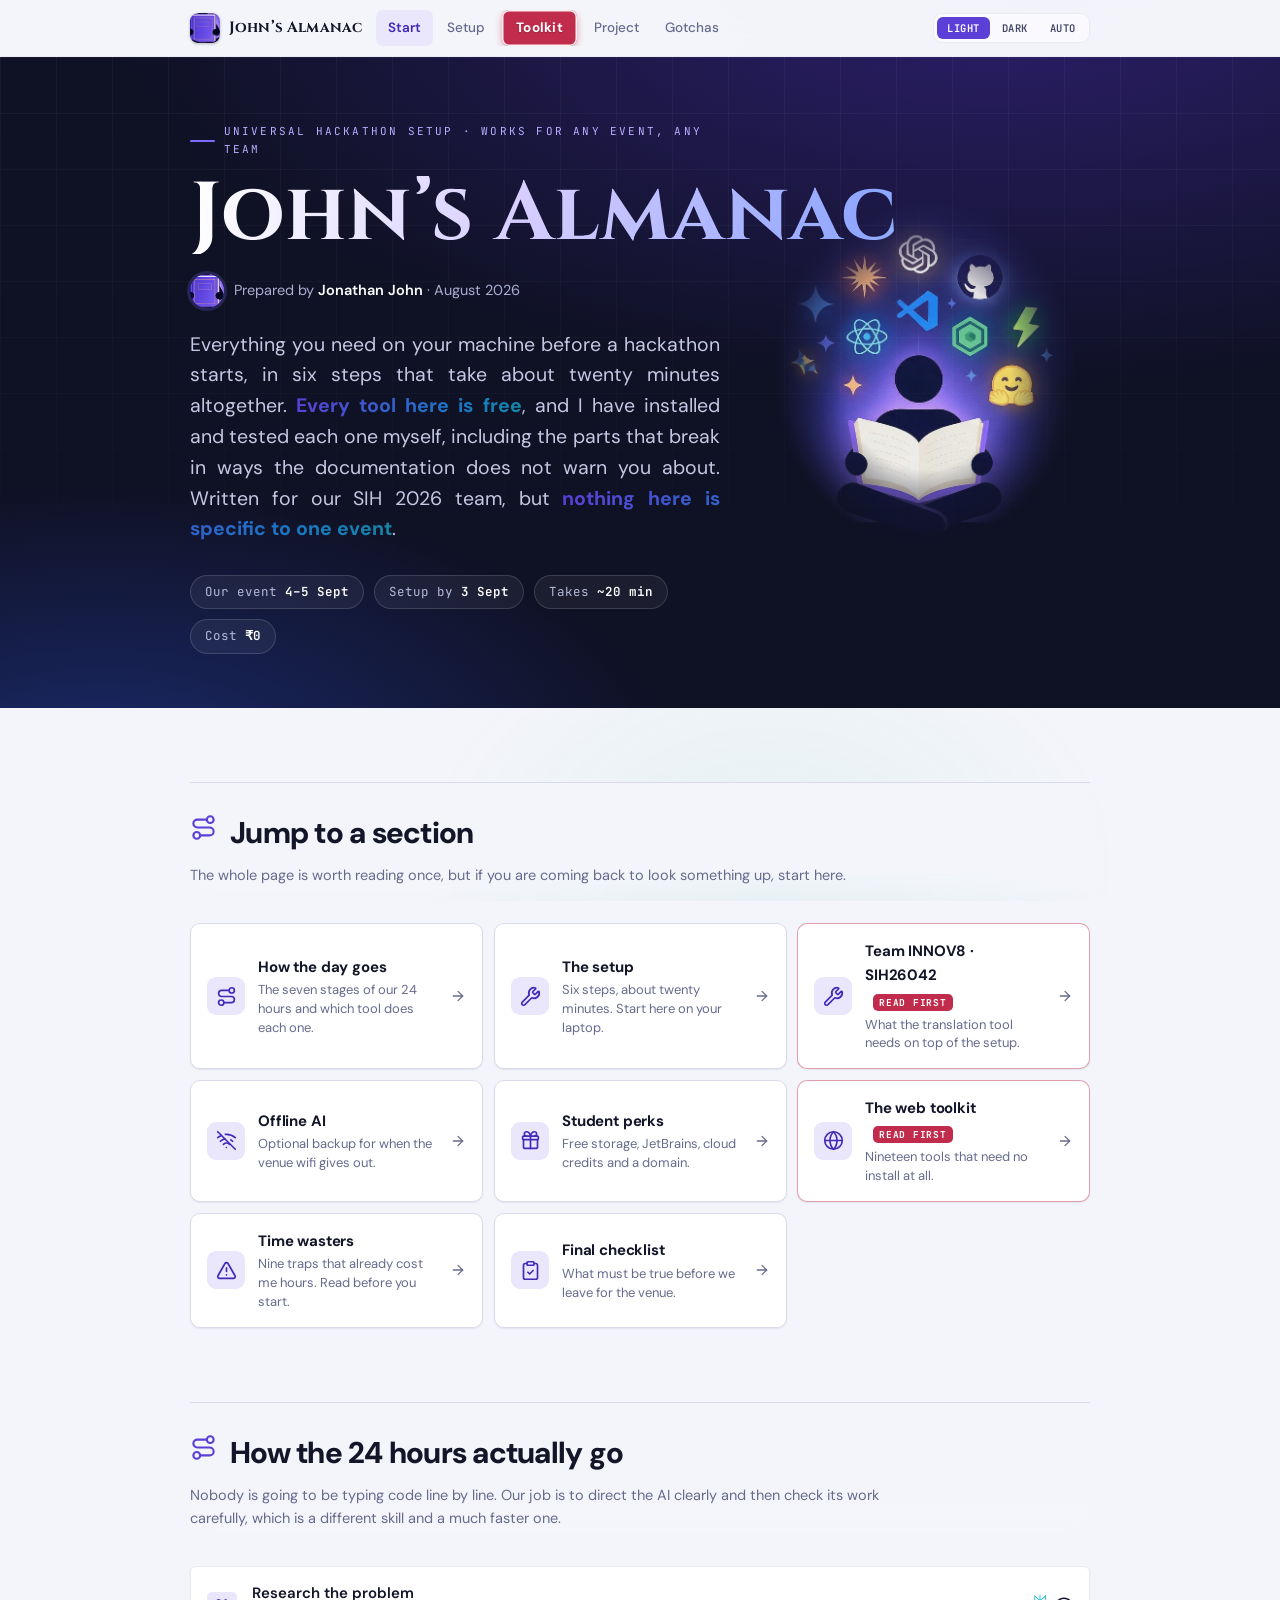
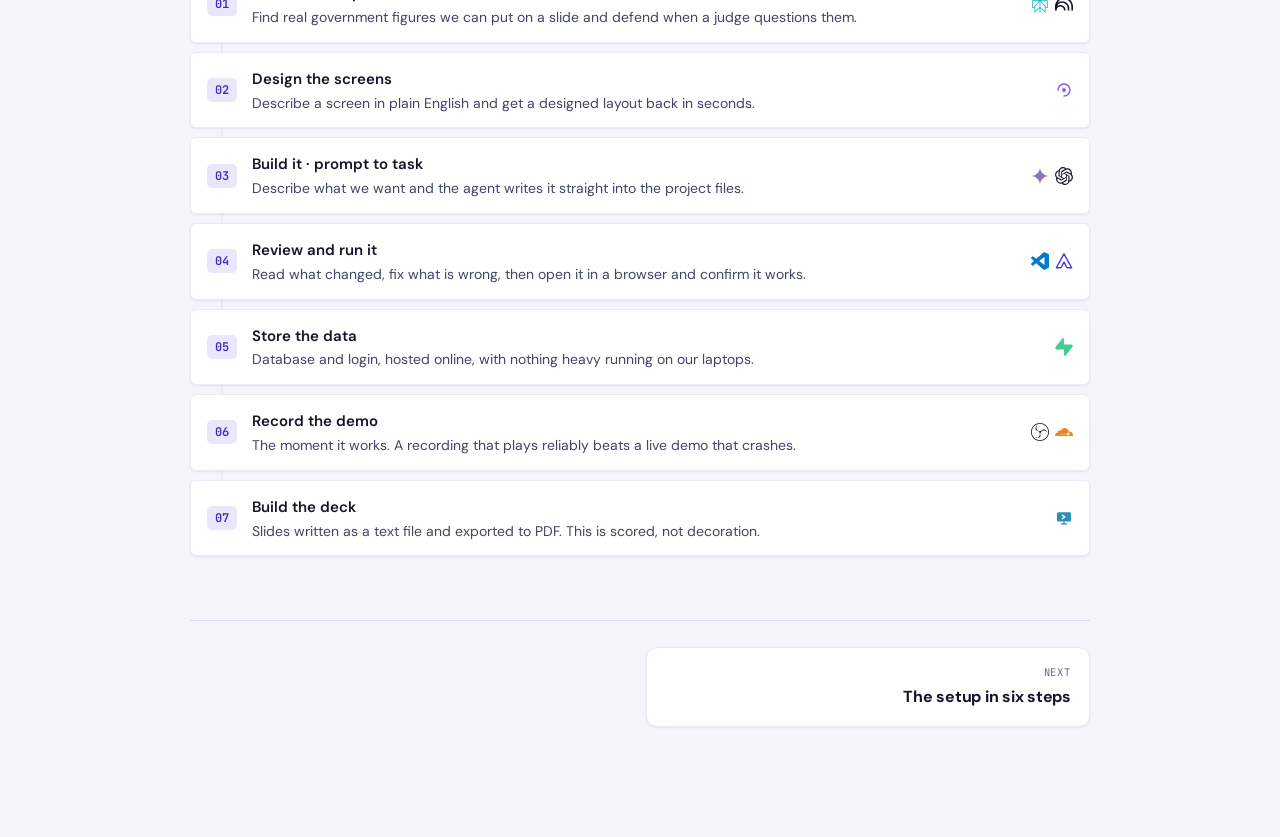
==== commit 80a89b96: "Rework the visual layer, and add what to do when it breaks Contrast - --ink-faint measured 4.05:1 on" ====
--- a/index.html
+++ b/index.html
@@ -29,8 +29,7 @@
 <link rel="preconnect" href="https://fonts.googleapis.com">
 <link rel="preconnect" href="https://fonts.gstatic.com" crossorigin>
 <link rel="stylesheet" href="https://fonts.googleapis.com/css2?family=Cinzel:wght@600;700&family=DM+Sans:ital,opsz,wght@0,9..40,300;0,9..40,400;0,9..40,500;0,9..40,600;0,9..40,700;1,9..40,400&family=JetBrains+Mono:wght@400;500;600&display=swap">
-<link rel="stylesheet" href="./assets/almanac.css?v=ed099316">
-<link rel="stylesheet" href="./assets/almanac.css?v=05f7f536">
+<link rel="stylesheet" href="./assets/almanac.css?v=95329a62">
 <style>
   /* The masthead backdrop is 100vw, which counts the scrollbar, so
      without this the page scrolls sideways by the scrollbar width. */
@@ -50,25 +49,25 @@
 <body>
 
 <svg width="0" height="0" style="position:absolute" aria-hidden="true"><defs>
-  <symbol id="l-vscode" viewBox="0 0 24 24"><path d="M17.9 1.3 22.4 3.5a1 1 0 0 1 .6.9v15.2a1 1 0 0 1-.6.9l-4.5 2.2a1 1 0 0 1-1.1-.2l-8.6-7.8-4 3a.7.7 0 0 1-.9 0l-1.9-1.7a.7.7 0 0 1 0-1L4.3 12 1.4 9a.7.7 0 0 1 0-1l1.9-1.7a.7.7 0 0 1 .9 0l4 3 8.6-7.8a1 1 0 0 1 1.1-.2Zm.6 5.3L12 12l6.5 5.4V6.6Z" fill="#0078D4"/></symbol>
-  <symbol id="l-gemini" viewBox="0 0 24 24"><path d="M11.04 19.32Q12 21.51 12 24q0-2.49.93-4.68.96-2.19 2.58-3.81t3.81-2.55Q21.51 12 24 12q-2.49 0-4.68-.93a12.3 12.3 0 0 1-3.81-2.58 12.3 12.3 0 0 1-2.58-3.81Q12 2.49 12 0q0 2.49-.96 4.68-.93 2.19-2.55 3.81a12.3 12.3 0 0 1-3.81 2.58Q2.49 12 0 12q2.49 0 4.68.96 2.19.93 3.81 2.55t2.55 3.81" fill="#4285F4"/></symbol>
-  <symbol id="l-openai" viewBox="0 0 24 24"><path d="M21.6 9.9a5.4 5.4 0 0 0-.5-4.5 5.5 5.5 0 0 0-5.9-2.6A5.4 5.4 0 0 0 11.1.9a5.5 5.5 0 0 0-5.2 3.8A5.4 5.4 0 0 0 2.3 7.3a5.5 5.5 0 0 0 .7 6.4 5.4 5.4 0 0 0 .5 4.5 5.5 5.5 0 0 0 5.9 2.6 5.4 5.4 0 0 0 4.1 1.8 5.5 5.5 0 0 0 5.2-3.8 5.4 5.4 0 0 0 3.6-2.6 5.5 5.5 0 0 0-.7-6.3Zm-8.2 11.4a4 4 0 0 1-2.6-.9l3.5-2a.6.6 0 0 0 .3-.5v-4.9l1.5.9v4.1a4.1 4.1 0 0 1-2.7 3.3ZM4.6 17.5a4 4 0 0 1-.5-2.7l3.5 2a.6.6 0 0 0 .6 0l4.3-2.5v1.7l-3.6 2.1a4.1 4.1 0 0 1-4.3-.6ZM3.7 8.4a4 4 0 0 1 2.1-1.8v4.2a.6.6 0 0 0 .3.5l4.3 2.5-1.5.9-3.6-2.1a4.1 4.1 0 0 1-1.6-4.2Zm14.3 3.3-4.3-2.5 1.5-.9 3.6 2.1a4.1 4.1 0 0 1-.6 7.4v-4.2a.6.6 0 0 0-.2-.5ZM19.5 9l-3.5-2a.6.6 0 0 0-.6 0l-4.3 2.5V7.8l3.6-2.1a4.1 4.1 0 0 1 6.1 4.4A4 4 0 0 1 19.5 9ZM10.3 12.6l-1.5-.9V7.6a4.1 4.1 0 0 1 6.7-3.2l-3.5 2a.6.6 0 0 0-.3.5v5.7Zm.8-1.8L13 9.7l1.9 1.1v2.2L13 14.1l-1.9-1.1v-2.2Z" fill="var(--mono-mark)"/></symbol>
+  <symbol id="l-vscode" viewBox="0 0 24 24"><path d="M23.15 2.587L18.21.21a1.494 1.494 0 0 0-1.705.29l-9.46 8.63-4.12-3.128a.999.999 0 0 0-1.276.057L.327 7.261A1 1 0 0 0 .326 8.74L3.899 12 .326 15.26a1 1 0 0 0 .001 1.479L1.65 17.94a.999.999 0 0 0 1.276.057l4.12-3.128 9.46 8.63a1.492 1.492 0 0 0 1.704.29l4.942-2.377A1.5 1.5 0 0 0 24 20.06V3.939a1.5 1.5 0 0 0-.85-1.352zm-5.146 14.861L10.826 12l7.178-5.448v10.896z" fill="#007ACC"/></symbol>
+  <symbol id="l-gemini" viewBox="0 0 24 24"><path d="M11.04 19.32Q12 21.51 12 24q0-2.49.93-4.68.96-2.19 2.58-3.81t3.81-2.55Q21.51 12 24 12q-2.49 0-4.68-.93a12.3 12.3 0 0 1-3.81-2.58 12.3 12.3 0 0 1-2.58-3.81Q12 2.49 12 0q0 2.49-.96 4.68-.93 2.19-2.55 3.81a12.3 12.3 0 0 1-3.81 2.58Q2.49 12 0 12q2.49 0 4.68.96 2.19.93 3.81 2.55t2.55 3.81" fill="#8E75B2"/></symbol>
+  <symbol id="l-openai" viewBox="0 0 24 24"><path d="M22.2819 9.8211a5.9847 5.9847 0 0 0-.5157-4.9108 6.0462 6.0462 0 0 0-6.5098-2.9A6.0651 6.0651 0 0 0 4.9807 4.1818a5.9847 5.9847 0 0 0-3.9977 2.9 6.0462 6.0462 0 0 0 .7427 7.0966 5.98 5.98 0 0 0 .511 4.9107 6.051 6.051 0 0 0 6.5146 2.9001A5.9847 5.9847 0 0 0 13.2599 24a6.0557 6.0557 0 0 0 5.7718-4.2058 5.9894 5.9894 0 0 0 3.9977-2.9001 6.0557 6.0557 0 0 0-.7475-7.0729zm-9.022 12.6081a4.4755 4.4755 0 0 1-2.8764-1.0408l.1419-.0804 4.7783-2.7582a.7948.7948 0 0 0 .3927-.6813v-6.7369l2.02 1.1686a.071.071 0 0 1 .038.052v5.5826a4.504 4.504 0 0 1-4.4945 4.4944zm-9.6607-4.1254a4.4708 4.4708 0 0 1-.5346-3.0137l.142.0852 4.783 2.7582a.7712.7712 0 0 0 .7806 0l5.8428-3.3685v2.3324a.0804.0804 0 0 1-.0332.0615L9.74 19.9502a4.4992 4.4992 0 0 1-6.1408-1.6464zM2.3408 7.8956a4.485 4.485 0 0 1 2.3655-1.9728V11.6a.7664.7664 0 0 0 .3879.6765l5.8144 3.3543-2.0201 1.1685a.0757.0757 0 0 1-.071 0l-4.8303-2.7865A4.504 4.504 0 0 1 2.3408 7.872zm16.5963 3.8558L13.1038 8.364 15.1192 7.2a.0757.0757 0 0 1 .071 0l4.8303 2.7913a4.4944 4.4944 0 0 1-.6765 8.1042v-5.6772a.79.79 0 0 0-.407-.667zm2.0107-3.0231l-.142-.0852-4.7735-2.7818a.7759.7759 0 0 0-.7854 0L9.409 9.2297V6.8974a.0662.0662 0 0 1 .0284-.0615l4.8303-2.7866a4.4992 4.4992 0 0 1 6.6802 4.66zM8.3065 12.863l-2.02-1.1638a.0804.0804 0 0 1-.038-.0567V6.0742a4.4992 4.4992 0 0 1 7.3757-3.4537l-.142.0805L8.704 5.459a.7948.7948 0 0 0-.3927.6813zm1.0976-2.3654l2.602-1.4998 2.6069 1.4998v2.9994l-2.5974 1.4997-2.6067-1.4997Z" fill="currentColor"/></symbol>
   <symbol id="l-supabase" viewBox="0 0 24 24"><path d="M11.9 1.036c-.015-.986-1.26-1.41-1.874-.637L.764 12.05C-.33 13.427.65 15.455 2.409 15.455h9.579l.113 7.51c.014.985 1.259 1.408 1.873.636l9.262-11.653c1.093-1.375.113-3.403-1.645-3.403h-9.642z" fill="#3FCF8E"/></symbol>
-  <symbol id="l-obs" viewBox="0 0 24 24"><path d="M12,24C5.383,24,0,18.617,0,12S5.383,0,12,0s12,5.383,12,12S18.617,24,12,24z M12,1.109 C5.995,1.109,1.11,5.995,1.11,12C1.11,18.005,5.995,22.89,12,22.89S22.89,18.005,22.89,12C22.89,5.995,18.005,1.109,12,1.109z M6.182,5.99c0.352-1.698,1.503-3.229,3.05-3.996c-0.269,0.273-0.595,0.483-0.844,0.78c-1.02,1.1-1.48,2.692-1.199,4.156 c0.355,2.235,2.455,4.06,4.732,4.028c1.765,0.079,3.485-0.937,4.348-2.468c1.848,0.063,3.645,1.017,4.7,2.548 c0.54,0.799,0.962,1.736,0.991,2.711c-0.342-1.295-1.202-2.446-2.375-3.095c-1.135-0.639-2.529-0.802-3.772-0.425 c-1.56,0.448-2.849,1.723-3.293,3.293c-0.377,1.25-0.216,2.628,0.377,3.772c-0.825,1.429-2.315,2.449-3.932,2.756 c-1.244,0.261-2.551,0.059-3.709-0.464c1.036,0.302,2.161,0.355,3.191-0.011c1.381-0.457,2.522-1.567,3.024-2.935 c0.556-1.49,0.345-3.261-0.591-4.54c-0.7-1.007-1.803-1.717-3.002-1.969c-0.38-0.068-0.764-0.098-1.148-0.134 c-0.611-1.231-0.834-2.66-0.528-3.996L6.182,5.99z" fill="#302E31"/></symbol>
+  <symbol id="l-obs" viewBox="0 0 24 24"><path d="M12,24C5.383,24,0,18.617,0,12S5.383,0,12,0s12,5.383,12,12S18.617,24,12,24z M12,1.109 C5.995,1.109,1.11,5.995,1.11,12C1.11,18.005,5.995,22.89,12,22.89S22.89,18.005,22.89,12C22.89,5.995,18.005,1.109,12,1.109z M6.182,5.99c0.352-1.698,1.503-3.229,3.05-3.996c-0.269,0.273-0.595,0.483-0.844,0.78c-1.02,1.1-1.48,2.692-1.199,4.156 c0.355,2.235,2.455,4.06,4.732,4.028c1.765,0.079,3.485-0.937,4.348-2.468c1.848,0.063,3.645,1.017,4.7,2.548 c0.54,0.799,0.962,1.736,0.991,2.711c-0.342-1.295-1.202-2.446-2.375-3.095c-1.135-0.639-2.529-0.802-3.772-0.425 c-1.56,0.448-2.849,1.723-3.293,3.293c-0.377,1.25-0.216,2.628,0.377,3.772c-0.825,1.429-2.315,2.449-3.932,2.756 c-1.244,0.261-2.551,0.059-3.709-0.464c1.036,0.302,2.161,0.355,3.191-0.011c1.381-0.457,2.522-1.567,3.024-2.935 c0.556-1.49,0.345-3.261-0.591-4.54c-0.7-1.007-1.803-1.717-3.002-1.969c-0.38-0.068-0.764-0.098-1.148-0.134 c-0.611-1.231-0.834-2.66-0.528-3.996L6.182,5.99z" fill="currentColor"/></symbol>
   <symbol id="l-antigravity" viewBox="0 0 24 24"><path d="M12 2.4 22.2 21H16l-4-7.6L8 21H1.8L12 2.4Z" fill="none" stroke="#4B36D9" stroke-width="1.9" stroke-linejoin="round"/></symbol>
   <symbol id="l-perplexity" viewBox="0 0 24 24"><path d="M22.3977 7.0896h-2.3106V.0676l-7.5094 6.3542V.1577h-1.1554v6.1966L4.4904 0v7.0896H1.6023v10.3976h2.8882V24l6.932-6.3591v6.2005h1.1554v-6.0469l6.9318 6.1807v-6.4879h2.8882V7.0896zm-3.4657-4.531v4.531h-5.355l5.355-4.531zm-13.2862.0676 4.8691 4.4634H5.6458V2.6262zM2.7576 16.332V8.245h7.8476l-6.1149 6.1147v1.9723H2.7576zm2.8882 5.0404v-3.8852h.0001v-2.6488l5.7763-5.7764v7.0111l-5.7764 5.2993zm12.7086.0248-5.7766-5.1509V9.0618l5.7766 5.7766v6.5588zm2.8882-5.0652h-1.733v-1.9723L13.3948 8.245h7.8478v8.087z" fill="#1FB8CD"/></symbol>
   <symbol id="l-cloudflare" viewBox="0 0 24 24"><path d="M16.5088 16.8447c.1475-.5068.0908-.9707-.1553-1.3154-.2246-.3164-.6045-.499-1.0615-.5205l-8.6592-.1123a.1559.1559 0 0 1-.1333-.0713c-.0283-.042-.0351-.0986-.021-.1553.0278-.084.1123-.1484.2036-.1562l8.7359-.1123c1.0351-.0489 2.1601-.8868 2.5537-1.9136l.499-1.3013c.0215-.0561.0293-.1128.0147-.168-.5625-2.5463-2.835-4.4453-5.5499-4.4453-2.5039 0-4.6284 1.6177-5.3876 3.8614-.4927-.3658-1.1187-.5625-1.794-.499-1.2026.119-2.1665 1.083-2.2861 2.2856-.0283.31-.0069.6128.0635.894C1.5683 13.171 0 14.7754 0 16.752c0 .1748.0142.3515.0352.5273.0141.083.0844.1475.1689.1475h15.9814c.0909 0 .1758-.0645.2032-.1553l.12-.4268zm2.7568-5.5634c-.0771 0-.1611 0-.2383.0112-.0566 0-.1054.0415-.127.0976l-.3378 1.1744c-.1475.5068-.0918.9707.1543 1.3164.2256.3164.6055.498 1.0625.5195l1.8437.1133c.0557 0 .1055.0263.1329.0703.0283.043.0351.1074.0214.1562-.0283.084-.1132.1485-.204.1553l-1.921.1123c-1.041.0488-2.1582.8867-2.5527 1.914l-.1406.3585c-.0283.0713.0215.1416.0986.1416h6.5977c.0771 0 .1474-.0489.169-.126.1122-.4082.1757-.837.1757-1.2803 0-2.6025-2.125-4.727-4.7344-4.727" fill="#F38020"/></symbol>
   <symbol id="l-slidev" viewBox="0 0 24 24"><rect x="2.6" y="4.4" width="18.8" height="12.4" rx="2" fill="#2B90B6"/><path d="M12 16.8v3M8.6 19.8h6.8" fill="none" stroke="#2B90B6" stroke-width="1.8" stroke-linecap="round"/><path d="M9.6 8.2 13.2 10.6 9.6 13" fill="none" stroke="#fff" stroke-width="1.7" stroke-linecap="round" stroke-linejoin="round"/></symbol>
   <symbol id="l-stitch" viewBox="0 0 24 24"><path d="M4 12c0-4.4 3.6-8 8-8s8 3.6 8 8-3.6 8-8 8" fill="none" stroke="#8B5CF6" stroke-width="2" stroke-linecap="round"/><circle cx="12" cy="12" r="2.6" fill="#8B5CF6"/></symbol>
-  <symbol id="l-notebook" viewBox="0 0 512 512"><path d="M40.879 334.887c0-6.558 0-3.215-.065-8.554m237.092 7.26l.021 1.294m-237.025-.001l-.09-11.749m333.048 0l-.018 11.749m-332.916.004l-.114-15.027c0-118.526 96.088-214.613 214.614-214.613 118.526 0 214.613 96.087 214.613 214.613v15.027" stroke="#3186FF" stroke-width="55.467" stroke-miterlimit="10" fill="none"/><path d="M40.879 334.924c0-6.557 0-3.214-.065-8.554m.088 8.554l-.09-11.75c0-92.678 76.554-165.236 167.811-165.236s165.237 73.98 165.237 165.236l-.018 11.75m-332.916.003l-.114-15.026" stroke="#4FA0FF" stroke-width="55.467" stroke-miterlimit="10" fill="none"/><path d="M401.562 410.754c0 8.837-7.163 16-16 16h-23.466c-8.837 0-16-7.163-16-16v-75.817l55.466.001v75.816z" fill="#4FA0FF"/><path d="M497.75 410.754c0 8.837-7.163 16-16 16h-23.467c-8.836 0-16-7.163-16-16v-75.817l55.467.001v75.816z" fill="#3186FF"/><path d="M155.802 183.703c81.773 0 148.249 65.475 149.874 146.859h.013v.579c.011.704.019 1.41.021 2.117l.02 1.199h-.041v76.188c0 8.836-7.163 16-16 16h-23.467c-8.836-.001-16-7.164-16-16v-79.064c-1.081-51.22-42.94-92.411-94.42-92.411-27.099 0-48.777 9.427-63.505 24.082-13.983 13.914-23.102 33.924-23.66 58.966l.095 12.481h-.048l.001.113h.004v75.816c0 8.836-7.163 16-16 16H29.222c-8.836 0-16-7.164-16-16v-75.721h-.004c0-1.899-.002-2.912-.004-3.51l-.011-1.455-.008-.455c-.01-.59-.023-1.427-.04-2.799-.018-1.567-.013-3.127.013-4.679l-.015-1.915.057-.001c1.06-37.955 15.277-71.593 39.964-96.158 26.065-25.936 62.253-40.232 102.628-40.232z" fill="url(#nbgrad)"/><radialGradient id="nbgrad" cx="0" cy="0" r="1" gradientTransform="matrix(-177.066 10.6634 -15.0901 -250.417 256.067 356.266)" gradientUnits="userSpaceOnUse"><stop offset=".567" stop-color="#76BBFF"/><stop offset="1" stop-color="#A9A8FF"/></radialGradient></symbol>
-  <symbol id="s-route" viewBox="0 0 24 24"><circle cx="5.5" cy="5.5" r="2.6" fill="none" stroke="currentColor" stroke-width="1.9"/><circle cx="18.5" cy="18.5" r="2.6" fill="none" stroke="currentColor" stroke-width="1.9"/><path d="M8.1 5.5h6.4a3.6 3.6 0 0 1 0 7.2H9.5a3.6 3.6 0 0 0 0 7.2h6.4" fill="none" stroke="currentColor" stroke-width="1.9" stroke-linecap="round"/></symbol>
-  <symbol id="s-wrench" viewBox="0 0 24 24"><path d="M15.6 3.4a5.6 5.6 0 0 0-5 8.1L3.5 18.6a1.8 1.8 0 0 0 2.6 2.6l7.1-7.1a5.6 5.6 0 0 0 6.9-7.6l-3 3-2.6-2.6 3-3a5.6 5.6 0 0 0-1.9-.5Z" fill="none" stroke="currentColor" stroke-width="1.8" stroke-linejoin="round"/></symbol>
-  <symbol id="s-offline" viewBox="0 0 24 24"><path d="M2.5 8.6a15 15 0 0 1 19 0M5.8 12.3a10 10 0 0 1 12.4 0M9.2 15.9a5 5 0 0 1 5.6 0M12 19.6v.1" fill="none" stroke="currentColor" stroke-width="1.9" stroke-linecap="round"/><path d="m3 3 18 18" fill="none" stroke="currentColor" stroke-width="2.1" stroke-linecap="round"/></symbol>
-  <symbol id="s-gift" viewBox="0 0 24 24"><rect x="3" y="9.4" width="18" height="11.6" rx="1.8" fill="none" stroke="currentColor" stroke-width="1.8"/><path d="M2 9.4h20M12 9.4v11.6" fill="none" stroke="currentColor" stroke-width="1.8"/><path d="M12 9.4C10.8 6 6.6 5.3 6.6 7.8c0 1.5 2.9 1.6 5.4 1.6Zm0 0c1.2-3.4 5.4-4.1 5.4-1.6 0 1.5-2.9 1.6-5.4 1.6Z" fill="none" stroke="currentColor" stroke-width="1.8" stroke-linejoin="round"/></symbol>
-  <symbol id="s-globe" viewBox="0 0 24 24"><circle cx="12" cy="12" r="9.2" fill="none" stroke="currentColor" stroke-width="1.8"/><path d="M2.8 12h18.4M12 2.8c2.4 2.5 3.7 5.8 3.7 9.2s-1.3 6.7-3.7 9.2c-2.4-2.5-3.7-5.8-3.7-9.2S9.6 5.3 12 2.8Z" fill="none" stroke="currentColor" stroke-width="1.8"/></symbol>
-  <symbol id="s-trap" viewBox="0 0 24 24"><path d="M9.4 4.6a3 3 0 0 1 5.2 0l7 12.2a3 3 0 0 1-2.6 4.5H5a3 3 0 0 1-2.6-4.5Z" fill="none" stroke="currentColor" stroke-width="1.8" stroke-linejoin="round"/><path d="M12 9.4v4.4M12 17.2v.1" fill="none" stroke="currentColor" stroke-width="2" stroke-linecap="round"/></symbol>
-  <symbol id="s-clip" viewBox="0 0 24 24"><rect x="4.6" y="4" width="14.8" height="17" rx="2" fill="none" stroke="currentColor" stroke-width="1.8"/><rect x="8.8" y="1.9" width="6.4" height="4.2" rx="1.4" fill="none" stroke="currentColor" stroke-width="1.8"/><path d="m8.8 13 2.3 2.3 4.1-4.6" fill="none" stroke="currentColor" stroke-width="1.9" stroke-linecap="round" stroke-linejoin="round"/></symbol>
-  <symbol id="s-arrow" viewBox="0 0 24 24"><path d="M5 12h13.5M13 6.5 18.5 12 13 17.5" fill="none" stroke="currentColor" stroke-width="2" stroke-linecap="round" stroke-linejoin="round"/></symbol>
+  <symbol id="l-notebook" viewBox="0 0 24 24"><path d="M11.999 3.201C5.372 3.201 0 8.528 0 15.101V20.8h2.212v-.568c0-2.666 2.178-4.827 4.866-4.827 2.688 0 4.866 2.16 4.866 4.827v.568h2.212v-.568c0-3.877-3.17-7.019-7.078-7.019A7.075 7.075 0 0 0 2.992 14.5a7.355 7.355 0 0 1 6.568-4.016c4.057 0 7.347 3.264 7.347 7.287V20.8h2.212V17.77c0-5.235-4.28-9.481-9.56-9.481a9.563 9.563 0 0 0-6.217 2.28A9.795 9.795 0 0 1 12 5.393c5.406 0 9.788 4.346 9.788 9.707V20.8H24V15.1c-.001-6.573-5.373-11.9-12.001-11.9Z" fill="currentColor"/></symbol>
+  <symbol id="s-route" viewBox="0 0 24 24"><g fill="none" stroke="currentColor" stroke-width="1.9" stroke-linecap="round" stroke-linejoin="round"><circle cx="6" cy="19" r="3"/><path d="M9 19h8.5a3.5 3.5 0 0 0 0-7h-11a3.5 3.5 0 0 1 0-7H15"/><circle cx="18" cy="5" r="3"/></g></symbol>
+  <symbol id="s-wrench" viewBox="0 0 24 24"><g fill="none" stroke="currentColor" stroke-width="1.9" stroke-linecap="round" stroke-linejoin="round"><path d="M14.7 6.3a1 1 0 0 0 0 1.4l1.6 1.6a1 1 0 0 0 1.4 0l3.106-3.105c.32-.322.863-.22.983.218a6 6 0 0 1-8.259 7.057l-7.91 7.91a1 1 0 0 1-2.999-3l7.91-7.91a6 6 0 0 1 7.057-8.259c.438.12.54.662.219.984z"/></g></symbol>
+  <symbol id="s-offline" viewBox="0 0 24 24"><g fill="none" stroke="currentColor" stroke-width="1.9" stroke-linecap="round" stroke-linejoin="round"><path d="M12 20h.01"/><path d="M8.5 16.429a5 5 0 0 1 7 0"/><path d="M5 12.859a10 10 0 0 1 5.17-2.69"/><path d="M19 12.859a10 10 0 0 0-2.007-1.523"/><path d="M2 8.82a15 15 0 0 1 4.177-2.643"/><path d="M22 8.82a15 15 0 0 0-11.288-3.764"/><path d="m2 2 20 20"/></g></symbol>
+  <symbol id="s-gift" viewBox="0 0 24 24"><g fill="none" stroke="currentColor" stroke-width="1.9" stroke-linecap="round" stroke-linejoin="round"><path d="M12 7v14"/><path d="M20 11v8a2 2 0 0 1-2 2H6a2 2 0 0 1-2-2v-8"/><path d="M7.5 7a1 1 0 0 1 0-5A4.8 8 0 0 1 12 7a4.8 8 0 0 1 4.5-5 1 1 0 0 1 0 5"/><rect x="3" y="7" width="18" height="4" rx="1"/></g></symbol>
+  <symbol id="s-globe" viewBox="0 0 24 24"><g fill="none" stroke="currentColor" stroke-width="1.9" stroke-linecap="round" stroke-linejoin="round"><circle cx="12" cy="12" r="10"/><path d="M12 2a14.5 14.5 0 0 0 0 20 14.5 14.5 0 0 0 0-20"/><path d="M2 12h20"/></g></symbol>
+  <symbol id="s-trap" viewBox="0 0 24 24"><g fill="none" stroke="currentColor" stroke-width="1.9" stroke-linecap="round" stroke-linejoin="round"><path d="m21.73 18-8-14a2 2 0 0 0-3.48 0l-8 14A2 2 0 0 0 4 21h16a2 2 0 0 0 1.73-3"/><path d="M12 9v4"/><path d="M12 17h.01"/></g></symbol>
+  <symbol id="s-clip" viewBox="0 0 24 24"><g fill="none" stroke="currentColor" stroke-width="1.9" stroke-linecap="round" stroke-linejoin="round"><rect width="8" height="4" x="8" y="2" rx="1" ry="1"/><path d="M16 4h2a2 2 0 0 1 2 2v14a2 2 0 0 1-2 2H6a2 2 0 0 1-2-2V6a2 2 0 0 1 2-2h2"/><path d="m9 14 2 2 4-4"/></g></symbol>
+  <symbol id="s-arrow" viewBox="0 0 24 24"><g fill="none" stroke="currentColor" stroke-width="1.9" stroke-linecap="round" stroke-linejoin="round"><path d="M5 12h14"/><path d="m12 5 7 7-7 7"/></g></symbol>
 </defs></svg>
 
 <div class="topbar">
--- a/assets/almanac.css
+++ b/assets/almanac.css
@@ -1,13 +1,20 @@
 
   :root {
     --paper:#F4F5FA; --card:#FFFFFF; --raise:#FAFAFE;
-    --ink:#131529; --ink-soft:#414565; --ink-faint:#71769A;
+    --ink:#131529; --ink-soft:#414565; --ink-faint:#666B8D;
     --rule:#D9DBEC; --rule-soft:#E9EAF5;
     --accent:#4B36D9; --accent-ink:#3524AB; --accent-wash:#EAE6FC;
     --req:#C22C4C; --req-wash:#FBE9ED;
     --ok:#147F5C; --ok-wash:#E2F2EC;
     --term-bg:#111528; --term-ink:#DCDDF2; --term-pre:#9E8CFF;
     --mono-mark:#131529;
+    /* Chips paint their lettering on a token ground. Those grounds invert
+       in dark mode, so the lettering has to invert with them, and a
+       hardcoded #fff cannot. */
+    --on-accent:#FFFFFF; --on-ok:#FFFFFF;
+    /* A sign stays a sign in both themes: fixed signal red, white
+       letters, never the pale dark-mode --req. */
+    --sign-bg:#C22C4C; --sign-ink:#FFFFFF;
     --shadow-sm:0 1px 2px rgba(19,21,41,.07);
     --shadow:0 1px 2px rgba(19,21,41,.05), 0 12px 30px -16px rgba(19,21,41,.30);
     --f-display:'DM Sans','Helvetica Neue',Arial,sans-serif;
@@ -24,6 +31,8 @@
       --ok:#5FC5A0; --ok-wash:#12291F;
       --term-bg:#080A18; --term-ink:#D6D8EE; --term-pre:#A594FF;
       --mono-mark:#EDEEF8;
+      --on-accent:#131529; --on-ok:#131529;
+      --sign-bg:#CE3453; --sign-ink:#FFFFFF;
       --shadow-sm:0 1px 2px rgba(0,0,0,.5);
       --shadow:0 1px 2px rgba(0,0,0,.5), 0 12px 30px -16px rgba(0,0,0,.8);
     }
@@ -37,6 +46,8 @@
     --ok:#5FC5A0; --ok-wash:#12291F;
     --term-bg:#080A18; --term-ink:#D6D8EE; --term-pre:#A594FF;
     --mono-mark:#EDEEF8;
+      --on-accent:#131529; --on-ok:#131529;
+      --sign-bg:#CE3453; --sign-ink:#FFFFFF;
     --shadow-sm:0 1px 2px rgba(0,0,0,.5);
     --shadow:0 1px 2px rgba(0,0,0,.5), 0 12px 30px -16px rgba(0,0,0,.8);
   }
@@ -462,7 +473,7 @@
     letter-spacing:-.038em; margin:0 0 20px; text-wrap:balance; color:#fff;
   }
   .byline { display:flex; align-items:center; gap:10px; margin:0 0 22px; }
-  .avatar { width:34px; height:34px; border-radius:99px; background:var(--accent); color:#fff;
+  .avatar { width:34px; height:34px; border-radius:99px; background:var(--accent); color:var(--on-accent);
             font-family:var(--f-display); font-weight:700; font-size:14px; display:grid; place-items:center; }
   .byline-t { font-size:14.5px; color:#A9AECF; }
   .byline-t b { color:#fff; font-weight:600; }
@@ -539,7 +550,7 @@
               color:var(--accent-ink); border:1.5px solid var(--accent);
               font-family:var(--f-display); font-weight:800; font-size:19px; display:grid; place-items:center;
               transition:background .25s, color .25s, border-color .25s; }
-  .step[data-done="1"] .step-num { background:var(--ok); color:#fff; border-color:var(--ok); }
+  .step[data-done="1"] .step-num { background:var(--ok); color:var(--on-ok); border-color:var(--ok); }
   .step-title { display:block; font-family:var(--f-display); font-weight:700; font-size:19px;
                  letter-spacing:-.015em; }
   .step-sub { display:block; font-size:14px; color:var(--ink-faint); margin-top:2px; line-height:1.55; }
@@ -584,7 +595,7 @@
           cursor:pointer; transition:background .18s,color .18s; }
   .copy:hover { background:rgba(255,255,255,.15); color:#fff; }
   .copy:focus-visible { outline:2px solid var(--accent); outline-offset:-3px; }
-  .copy[data-copied="1"] { background:var(--ok); color:#fff; }
+  .copy[data-copied="1"] { background:var(--ok); color:var(--on-ok); }
 
   .note { display:flex; gap:11px; padding:13px 15px; border-radius:6px; font-size:14.5px;
           margin:13px 0; line-height:1.55; align-items:flex-start; }
@@ -629,7 +640,7 @@
   .donebtn[data-on="1"] { background:var(--ok-wash); border-color:var(--ok); color:var(--ok); font-weight:600; }
   .tick { width:17px; height:17px; border:1.5px solid currentColor; border-radius:4px; display:grid;
           place-items:center; font-size:11px; line-height:1; }
-  .donebtn[data-on="1"] .tick { background:var(--ok); border-color:var(--ok); color:#fff; }
+  .donebtn[data-on="1"] .tick { background:var(--ok); border-color:var(--ok); color:var(--on-ok); }
 
   .grid { display:grid; gap:13px; }
   .grid > * { min-width:0; }
@@ -711,7 +722,7 @@
   .fitem:last-child { border-bottom:0; }
   .fbox { width:17px; height:17px; border:1.5px solid var(--ink-faint); border-radius:4px; flex-shrink:0;
           margin-top:3px; display:grid; place-items:center; font-size:11px; color:transparent; transition:all .18s; }
-  .fitem[data-on="1"] .fbox { background:var(--ok); border-color:var(--ok); color:#fff; }
+  .fitem[data-on="1"] .fbox { background:var(--ok); border-color:var(--ok); color:var(--on-ok); }
   .fitem[data-on="1"] .flabel { color:var(--ink-faint); text-decoration:line-through; }
   .flabel b { font-weight:600; }
   .flabel .why { display:block; color:var(--ink-faint); font-size:13.5px; margin-top:2px; text-decoration:none; }
@@ -826,7 +837,7 @@
                    background:transparent; color:var(--ink-soft); line-height:1;
                    transition:background .16s ease, color .16s ease; }
   .themer button:hover { color:var(--ink); }
-  .themer button[aria-pressed="true"] { background:var(--accent); color:#fff; }
+  .themer button[aria-pressed="true"] { background:var(--accent); color:var(--on-accent); }
 
   /* Nav scrolls sideways rather than wrapping onto a second line. */
   .nav { flex:1 1 auto; min-width:0; display:flex; gap:2px; flex-wrap:nowrap;
@@ -953,8 +964,8 @@
   }
   .readfirst-tag {
     flex:0 0 auto; font-family:var(--f-mono); font-size:10.5px; font-weight:700;
-    letter-spacing:.09em; text-transform:uppercase; color:#fff;
-    background:var(--req); border-radius:6px; padding:5px 9px; margin-top:2px;
+    letter-spacing:.09em; text-transform:uppercase; color:var(--sign-ink);
+    background:var(--sign-bg); border-radius:6px; padding:5px 9px; margin-top:2px;
     white-space:nowrap;
   }
   .readfirst b { display:block; font-size:16px; color:var(--ink); margin-bottom:4px; }
@@ -966,7 +977,7 @@
   .flag {
     font-style:normal; font-family:var(--f-mono); font-size:9.5px; font-weight:700;
     letter-spacing:.08em; text-transform:uppercase;
-    color:#fff; background:var(--req); border-radius:5px;
+    color:var(--sign-ink); background:var(--sign-bg); border-radius:5px;
     padding:2px 6px; margin-left:8px; vertical-align:2px; white-space:nowrap;
   }
   .tile:has(.flag) { border-color:color-mix(in srgb, var(--req) 45%, transparent); }
@@ -991,8 +1002,8 @@
   .sign-face { position:relative; flex:0 0 auto; width:82px; height:82px; display:grid;
                place-items:center; filter:drop-shadow(0 3px 8px rgba(160,20,45,.35)); }
   .sign-face svg { position:absolute; inset:0; width:100%; height:100%; }
-  .sign-face polygon { fill:var(--req); stroke:#fff; stroke-width:5; }
-  .sign-face b { position:relative; color:#fff; font-family:var(--f-display);
+  .sign-face polygon { fill:var(--sign-bg); stroke:var(--sign-ink); stroke-width:5; }
+  .sign-face b { position:relative; color:var(--sign-ink); font-family:var(--f-display);
                  font-weight:700; font-size:14px; line-height:1.12; letter-spacing:.02em;
                  text-align:center; }
 
@@ -1022,16 +1033,143 @@
      white border held in from the edge, which is the detail that makes a
      real sign read as a sign rather than a coloured button. */
   .nav a[href*="toolkit"] {
-    background:var(--req); color:#fff; font-weight:700;
+    background:var(--sign-bg); color:var(--sign-ink); font-weight:700;
     letter-spacing:.02em; border-radius:7px; padding:7px 14px; margin:0 3px;
     box-shadow:inset 0 0 0 1.5px rgba(255,255,255,.92),
-               0 2px 9px -2px color-mix(in srgb, var(--req) 70%, transparent);
+               0 2px 9px -2px color-mix(in srgb, var(--sign-bg) 70%, transparent);
     text-shadow:0 1px 1px rgba(0,0,0,.20);
   }
   .nav a[href*="toolkit"]:hover {
-    background:color-mix(in srgb, var(--req) 86%, #000); color:#fff;
+    background:color-mix(in srgb, var(--sign-bg) 86%, #000); color:var(--sign-ink);
   }
   .nav a[href*="toolkit"][aria-current="page"] {
-    background:color-mix(in srgb, var(--req) 92%, #000); color:#fff;
+    background:color-mix(in srgb, var(--sign-bg) 92%, #000); color:var(--sign-ink);
     box-shadow:inset 0 0 0 1.5px #fff;
   }
+
+  /* ============ Between the pages ====================================
+     Five pages that share a header, and until now every link between
+     them was a hard cut: white flash, header redrawn, scroll position
+     thrown away. Cross-document view transitions hand the browser both
+     pages at once so it can animate from one to the other.
+
+     The header is named, so it is recognised as the same element on
+     both sides and simply stays where it is while the body travels.
+     Everything else is the root snapshot, which lifts out and settles
+     back in. Browsers without support navigate exactly as before. */
+  @view-transition { navigation: auto; }
+
+  .topbar { view-transition-name: topbar; }
+  .mark   { view-transition-name: mark; }
+
+  ::view-transition-old(root) { animation: vt-leave .26s cubic-bezier(.4,0,1,1) both; }
+  ::view-transition-new(root) { animation: vt-enter .42s cubic-bezier(0,0,.2,1) both; }
+  @keyframes vt-leave { to   { opacity:0; transform:translateY(-10px) scale(.994); filter:blur(2px); } }
+  @keyframes vt-enter { from { opacity:0; transform:translateY(16px)  scale(.995); filter:blur(4px); } }
+
+  /* The header morphs rather than crossfades, so the active nav pill
+     travels to its new link instead of blinking there. */
+  ::view-transition-group(topbar) { animation-duration:.36s;
+    animation-timing-function:cubic-bezier(.2,.7,.3,1); }
+
+  /* ---- How far through the page you are ------------------------------
+     A hairline under the header that fills as you scroll. Tied to scroll
+     POSITION, so it is honest: it tracks the document rather than
+     guessing from a timer, and it runs backwards when you scroll back.
+     No script, no listener, nothing to keep in sync. */
+  @supports (animation-timeline: scroll()) {
+    .topbar::after {
+      content:''; position:absolute; left:0; right:0; bottom:-1px; height:2px;
+      background:linear-gradient(90deg, var(--accent), var(--aur-2) 55%, var(--aur-3));
+      transform:scaleX(0); transform-origin:0 50%; pointer-events:none;
+      animation:readrail linear both;
+      animation-timeline:scroll(root block);
+    }
+    @keyframes readrail { to { transform:scaleX(1); } }
+  }
+
+  /* ---- The seven stages, drawn as you reach them ---------------------
+     The day is a sequence, so it should look like one. A rail runs down
+     behind the cards, visible only in the gaps between them, and fills
+     from the top as the section passes. Each number lights up as its own
+     card reaches reading position, so the page marks your progress
+     through the day rather than showing all seven at equal weight. */
+  .flow { position:relative; }
+  .flow::before, .flow::after {
+    content:''; position:absolute; left:31px; top:6px; bottom:6px; width:2px;
+    border-radius:2px; z-index:0; pointer-events:none;
+  }
+  .flow::before { background:var(--rule-soft); }
+  .flow::after  { background:linear-gradient(180deg, var(--accent), var(--aur-3));
+                  transform:scaleY(0); transform-origin:50% 0; }
+  .fstep { position:relative; z-index:1; }
+  .fn { transition:background .4s ease, color .4s ease, box-shadow .4s ease; }
+
+  @supports (animation-timeline: view()) {
+    .flow::after {
+      animation:railfill linear both;
+      animation-timeline:view();
+      animation-range:cover 8% cover 72%;
+    }
+    @keyframes railfill { to { transform:scaleY(1); } }
+
+    .fstep .fn {
+      animation:fnlight linear both;
+      animation-timeline:view();
+      animation-range:entry 62% cover 42%;
+    }
+    @keyframes fnlight {
+      to { background:var(--accent); color:var(--on-accent);
+           box-shadow:0 0 0 4px color-mix(in srgb, var(--accent) 16%, transparent); }
+    }
+  }
+
+  /* Phones keep the rail but not the drawing of it, matching the rule
+     that nothing on a touchscreen moves with the scroll. */
+  @media (max-width:760px) {
+    .flow::after { animation:none !important; transform:scaleY(1) !important; }
+    .fstep .fn  { animation:none !important; }
+  }
+
+  /* ---- A light running the edge of READ FIRST ------------------------
+     The block already says READ FIRST in red. A beam travelling its
+     border catches the eye in peripheral vision, which is where a
+     warning has to work, without adding anything else to read. The ring
+     is masked to the border itself, so it never touches the text. */
+  @property --beam { syntax:'<angle>'; inherits:false; initial-value:0deg; }
+
+  .readfirst { position:relative; }
+  .readfirst::after {
+    content:''; position:absolute; inset:0; border-radius:inherit;
+    padding:1.5px; pointer-events:none; z-index:1;
+    background:conic-gradient(from var(--beam),
+      transparent 0deg, transparent 296deg,
+      color-mix(in srgb, var(--sign-bg) 55%, transparent) 330deg,
+      var(--sign-ink) 352deg,
+      color-mix(in srgb, var(--sign-bg) 55%, transparent) 358deg,
+      transparent 360deg);
+            mask:linear-gradient(#000 0 0) content-box, linear-gradient(#000 0 0);
+            mask-composite:exclude;
+    -webkit-mask:linear-gradient(#000 0 0) content-box, linear-gradient(#000 0 0);
+    -webkit-mask-composite:xor;
+    animation:beam 5.5s linear infinite;
+  }
+  @keyframes beam { to { --beam:360deg; } }
+
+  /* Motion off means all of it off, the new pieces included. */
+  @media (prefers-reduced-motion:reduce) {
+    ::view-transition-old(root), ::view-transition-new(root) { animation:none !important; }
+    ::view-transition-group(topbar) { animation-duration:0s; }
+    .topbar::after   { display:none; }
+    .flow::after     { animation:none; transform:scaleY(1); }
+    .fstep .fn       { animation:none; transition:none; }
+    .readfirst::after{ animation:none; opacity:0; }
+  }
+
+  /* Progress under the departure checklist, and the affordance that says
+     the rows are tappable - the ticked state was styled long before
+     anything could actually set it. */
+  .fcount { margin:12px 2px 0; font-family:var(--f-mono); font-size:12px; letter-spacing:.04em;
+            color:var(--ink-faint); font-variant-numeric:tabular-nums; }
+  .fitem { cursor:pointer; }
+  .fitem:focus-visible { outline:2px solid var(--accent); outline-offset:2px; border-radius:6px; }
